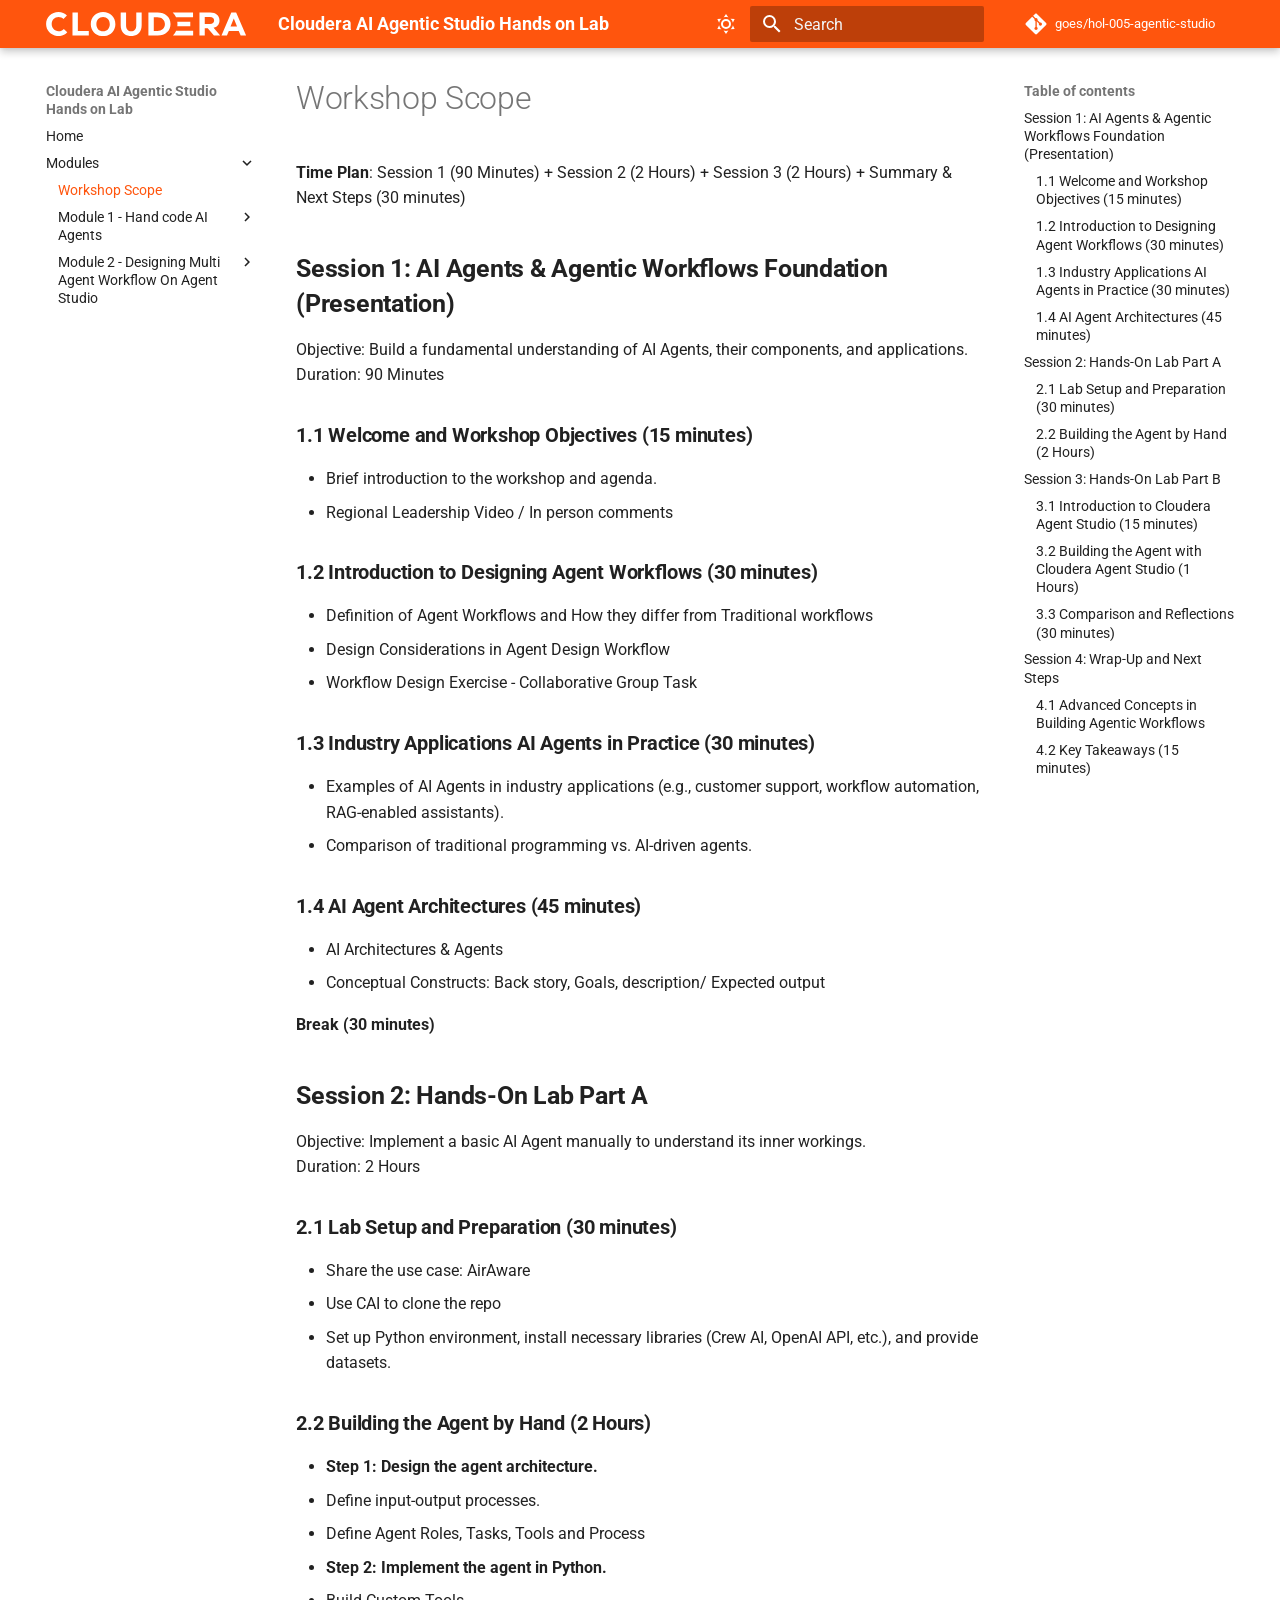
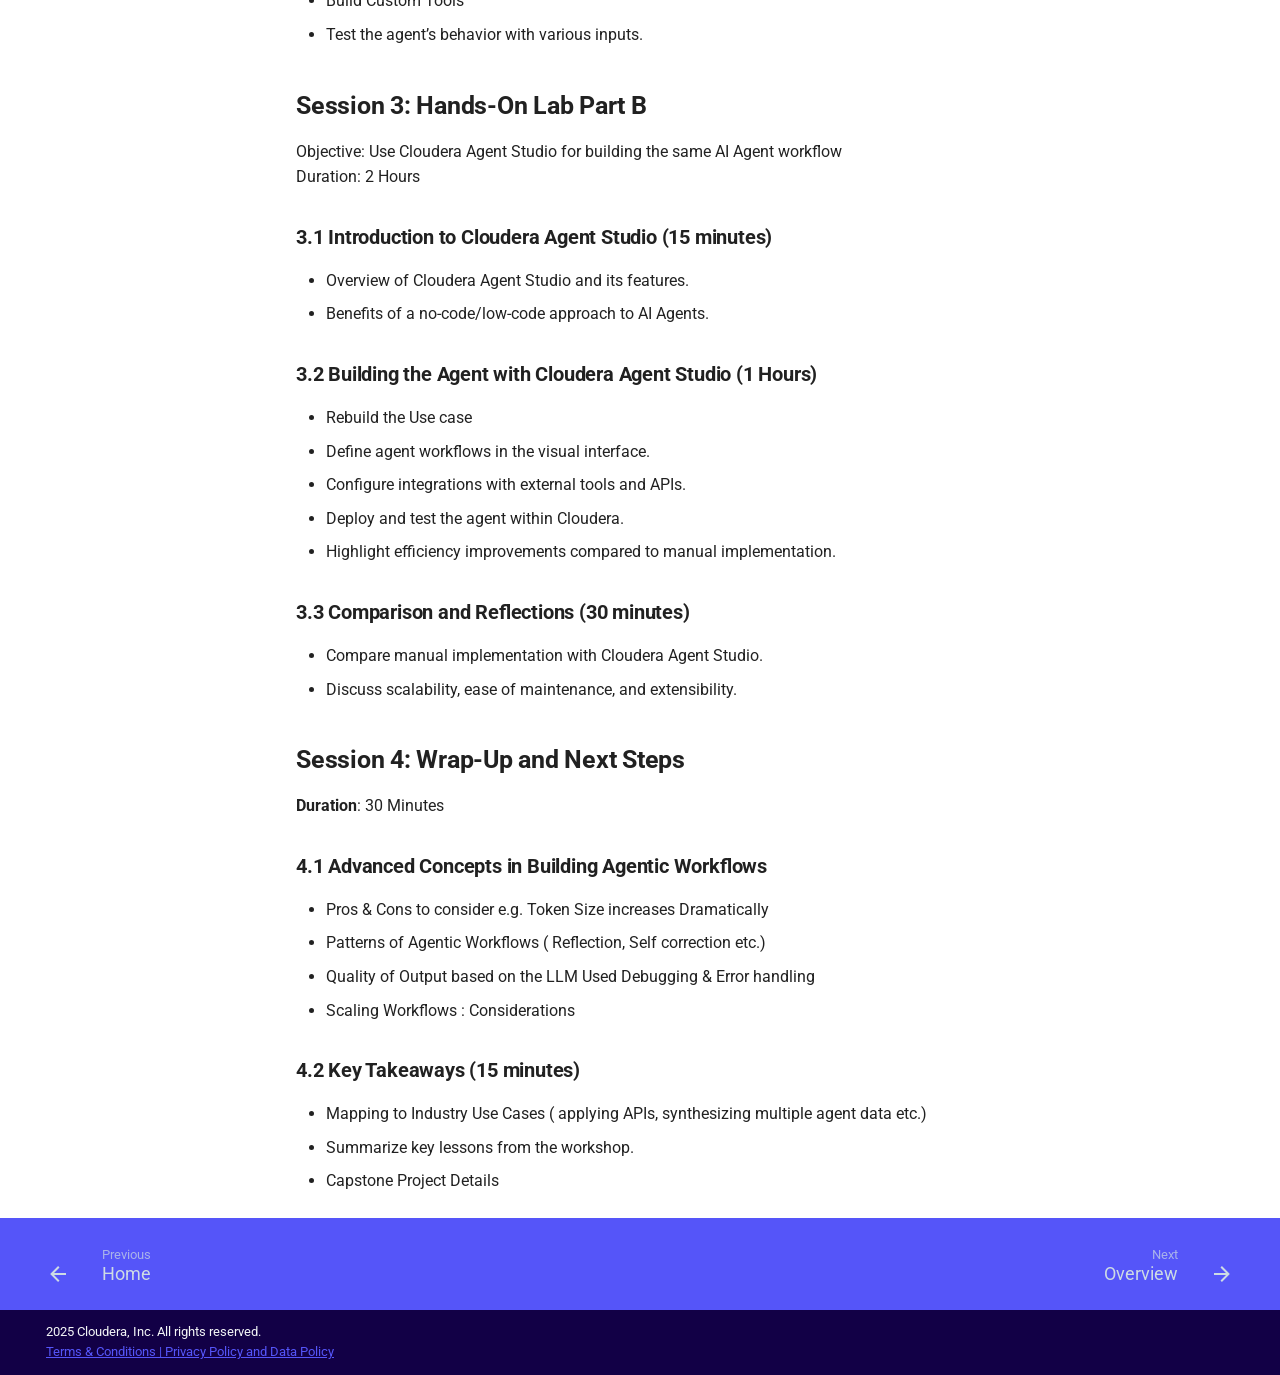
==== modules/index.html @ ca42bed6 "Deployed 37a8ada with MkDocs version: 1.6.1" ====
<!DOCTYPE html><html lang="en" class="no-js"><head>
    
      <meta charset="utf-8">
      <meta name="viewport" content="width=device-width,initial-scale=1">
      
      
        <meta name="author" content="GOES">
      
      
      
        <link rel="prev" href="../index.html">
      
      
        <link rel="next" href="module1/index.html">
      
      
        
      
      
      <link rel="icon" href="../assets/images/favicon.ico">
      <meta name="generator" content="mkdocs-1.6.1, mkdocs-material-9.7.1">
    
    
      
        <title>Workshop Scope - Cloudera AI Agentic Studio Hands on Lab</title>
      
    
    
      <link rel="stylesheet" href="../assets/stylesheets/main.484c7ddc.min.css">
      
        
        <link rel="stylesheet" href="../assets/stylesheets/palette.ab4e12ef.min.css">
      
      


    
    
      
    
    
      
        
        
        <link rel="preconnect" href="https://fonts.gstatic.com" crossorigin>
        <link rel="stylesheet" href="https://fonts.googleapis.com/css?family=Roboto:300,300i,400,400i,700,700i%7CRoboto+Mono:400,400i,700,700i&amp;display=fallback">
        <style>:root{--md-text-font:"Roboto";--md-code-font:"Roboto Mono"}</style>
      
    
    
      <link rel="stylesheet" href="../assets/stylesheets/extra.css">
    
    <script>__md_scope=new URL("..",location),__md_hash=e=>[...e].reduce(((e,_)=>(e<<5)-e+_.charCodeAt(0)),0),__md_get=(e,_=localStorage,t=__md_scope)=>JSON.parse(_.getItem(t.pathname+"."+e)),__md_set=(e,_,t=localStorage,a=__md_scope)=>{try{t.setItem(a.pathname+"."+e,JSON.stringify(_))}catch(e){}}</script>
    
      

    
    
  <link href="../assets/stylesheets/glightbox.min.css" rel="stylesheet"><script src="../assets/javascripts/glightbox.min.js"></script><style id="glightbox-style">
            html.glightbox-open { overflow: initial; height: 100%; }
            .gslide-title { margin-top: 0px; user-select: text; }
            .gslide-desc { color: #666; user-select: text; }
            .gslide-image img { background: white; }
            .gscrollbar-fixer { padding-right: 15px; }
            .gdesc-inner { font-size: 0.75rem; }
            body[data-md-color-scheme="slate"] .gdesc-inner { background: var(--md-default-bg-color); }
            body[data-md-color-scheme="slate"] .gslide-title { color: var(--md-default-fg-color); }
            body[data-md-color-scheme="slate"] .gslide-desc { color: var(--md-default-fg-color); }
        </style></head>
  
  
    
    
      
    
    
    
    
    <body dir="ltr" data-md-color-scheme="default" data-md-color-primary="indigo" data-md-color-accent="indigo">
  
    
    <input class="md-toggle" data-md-toggle="drawer" type="checkbox" id="__drawer" autocomplete="off">
    <input class="md-toggle" data-md-toggle="search" type="checkbox" id="__search" autocomplete="off">
    <label class="md-overlay" for="__drawer"></label>
    <div data-md-component="skip">
      
        
        <a href="#workshop-scope" class="md-skip">
          Skip to content
        </a>
      
    </div>
    <div data-md-component="announce">
      
    </div>
    
    
      

  

<header class="md-header md-header--shadow" data-md-component="header">
  <nav class="md-header__inner md-grid" aria-label="Header">
    <a href="../index.html" title="Cloudera AI Agentic Studio Hands on Lab" class="md-header__button md-logo" aria-label="Cloudera AI Agentic Studio Hands on Lab" data-md-component="logo">
      
  <img src="../assets/images/logo-cloudera-white.svg" alt="logo">

    </a>
    <label class="md-header__button md-icon" for="__drawer">
      
      <svg xmlns="http://www.w3.org/2000/svg" viewBox="0 0 24 24"><path d="M3 6h18v2H3zm0 5h18v2H3zm0 5h18v2H3z"></path></svg>
    </label>
    <div class="md-header__title" data-md-component="header-title">
      <div class="md-header__ellipsis">
        <div class="md-header__topic">
          <span class="md-ellipsis">
            Cloudera AI Agentic Studio Hands on Lab
          </span>
        </div>
        <div class="md-header__topic" data-md-component="header-topic">
          <span class="md-ellipsis">
            
              Workshop Scope
            
          </span>
        </div>
      </div>
    </div>
    
      
        <form class="md-header__option" data-md-component="palette">
  
    
    
    
    <input class="md-option" data-md-color-media="" data-md-color-scheme="default" data-md-color-primary="indigo" data-md-color-accent="indigo" aria-label="Switch to light mode" type="radio" name="__palette" id="__palette_0">
    
      <label class="md-header__button md-icon" title="Switch to light mode" for="__palette_1" hidden>
        <svg xmlns="http://www.w3.org/2000/svg" viewBox="0 0 24 24"><path d="M12 7a5 5 0 0 1 5 5 5 5 0 0 1-5 5 5 5 0 0 1-5-5 5 5 0 0 1 5-5m0 2a3 3 0 0 0-3 3 3 3 0 0 0 3 3 3 3 0 0 0 3-3 3 3 0 0 0-3-3m0-7 2.39 3.42C13.65 5.15 12.84 5 12 5s-1.65.15-2.39.42zM3.34 7l4.16-.35A7.2 7.2 0 0 0 5.94 8.5c-.44.74-.69 1.5-.83 2.29zm.02 10 1.76-3.77a7.131 7.131 0 0 0 2.38 4.14zM20.65 7l-1.77 3.79a7.02 7.02 0 0 0-2.38-4.15zm-.01 10-4.14.36c.59-.51 1.12-1.14 1.54-1.86.42-.73.69-1.5.83-2.29zM12 22l-2.41-3.44c.74.27 1.55.44 2.41.44.82 0 1.63-.17 2.37-.44z"></path></svg>
      </label>
    
  
    
    
    
    <input class="md-option" data-md-color-media="" data-md-color-scheme="slate" data-md-color-primary="pink" data-md-color-accent="pink" aria-label="Switch to dark mode" type="radio" name="__palette" id="__palette_1">
    
      <label class="md-header__button md-icon" title="Switch to dark mode" for="__palette_0" hidden>
        <svg xmlns="http://www.w3.org/2000/svg" viewBox="0 0 24 24"><path d="m17.75 4.09-2.53 1.94.91 3.06-2.63-1.81-2.63 1.81.91-3.06-2.53-1.94L12.44 4l1.06-3 1.06 3zm3.5 6.91-1.64 1.25.59 1.98-1.7-1.17-1.7 1.17.59-1.98L15.75 11l2.06-.05L18.5 9l.69 1.95zm-2.28 4.95c.83-.08 1.72 1.1 1.19 1.85-.32.45-.66.87-1.08 1.27C15.17 23 8.84 23 4.94 19.07c-3.91-3.9-3.91-10.24 0-14.14.4-.4.82-.76 1.27-1.08.75-.53 1.93.36 1.85 1.19-.27 2.86.69 5.83 2.89 8.02a9.96 9.96 0 0 0 8.02 2.89m-1.64 2.02a12.08 12.08 0 0 1-7.8-3.47c-2.17-2.19-3.33-5-3.49-7.82-2.81 3.14-2.7 7.96.31 10.98 3.02 3.01 7.84 3.12 10.98.31"></path></svg>
      </label>
    
  
</form>
      
    
    
      <script>var palette=__md_get("__palette");if(palette&&palette.color){if("(prefers-color-scheme)"===palette.color.media){var media=matchMedia("(prefers-color-scheme: light)"),input=document.querySelector(media.matches?"[data-md-color-media='(prefers-color-scheme: light)']":"[data-md-color-media='(prefers-color-scheme: dark)']");palette.color.media=input.getAttribute("data-md-color-media"),palette.color.scheme=input.getAttribute("data-md-color-scheme"),palette.color.primary=input.getAttribute("data-md-color-primary"),palette.color.accent=input.getAttribute("data-md-color-accent")}for(var[key,value]of Object.entries(palette.color))document.body.setAttribute("data-md-color-"+key,value)}</script>
    
    
    
      
      
        <label class="md-header__button md-icon" for="__search">
          
          <svg xmlns="http://www.w3.org/2000/svg" viewBox="0 0 24 24"><path d="M9.5 3A6.5 6.5 0 0 1 16 9.5c0 1.61-.59 3.09-1.56 4.23l.27.27h.79l5 5-1.5 1.5-5-5v-.79l-.27-.27A6.52 6.52 0 0 1 9.5 16 6.5 6.5 0 0 1 3 9.5 6.5 6.5 0 0 1 9.5 3m0 2C7 5 5 7 5 9.5S7 14 9.5 14 14 12 14 9.5 12 5 9.5 5"></path></svg>
        </label>
        <div class="md-search" data-md-component="search" role="dialog">
  <label class="md-search__overlay" for="__search"></label>
  <div class="md-search__inner" role="search">
    <form class="md-search__form" name="search">
      <input type="text" class="md-search__input" name="query" aria-label="Search" placeholder="Search" autocapitalize="off" autocorrect="off" autocomplete="off" spellcheck="false" data-md-component="search-query" required>
      <label class="md-search__icon md-icon" for="__search">
        
        <svg xmlns="http://www.w3.org/2000/svg" viewBox="0 0 24 24"><path d="M9.5 3A6.5 6.5 0 0 1 16 9.5c0 1.61-.59 3.09-1.56 4.23l.27.27h.79l5 5-1.5 1.5-5-5v-.79l-.27-.27A6.52 6.52 0 0 1 9.5 16 6.5 6.5 0 0 1 3 9.5 6.5 6.5 0 0 1 9.5 3m0 2C7 5 5 7 5 9.5S7 14 9.5 14 14 12 14 9.5 12 5 9.5 5"></path></svg>
        
        <svg xmlns="http://www.w3.org/2000/svg" viewBox="0 0 24 24"><path d="M20 11v2H8l5.5 5.5-1.42 1.42L4.16 12l7.92-7.92L13.5 5.5 8 11z"></path></svg>
      </label>
      <nav class="md-search__options" aria-label="Search">
        
        <button type="reset" class="md-search__icon md-icon" title="Clear" aria-label="Clear" tabindex="-1">
          
          <svg xmlns="http://www.w3.org/2000/svg" viewBox="0 0 24 24"><path d="M19 6.41 17.59 5 12 10.59 6.41 5 5 6.41 10.59 12 5 17.59 6.41 19 12 13.41 17.59 19 19 17.59 13.41 12z"></path></svg>
        </button>
      </nav>
      
    </form>
    <div class="md-search__output">
      <div class="md-search__scrollwrap" tabindex="0" data-md-scrollfix>
        <div class="md-search-result" data-md-component="search-result">
          <div class="md-search-result__meta">
            Initializing search
          </div>
          <ol class="md-search-result__list" role="presentation"></ol>
        </div>
      </div>
    </div>
  </div>
</div>
      
    
    
      <div class="md-header__source">
        <a href="https://github.infra.cloudera.com/GOES/hol-005-agentic-studio" title="Go to repository" class="md-source" data-md-component="source">
  <div class="md-source__icon md-icon">
    
    <svg xmlns="http://www.w3.org/2000/svg" viewBox="0 0 448 512"><!--! Font Awesome Free 7.1.0 by @fontawesome - https://fontawesome.com License - https://fontawesome.com/license/free (Icons: CC BY 4.0, Fonts: SIL OFL 1.1, Code: MIT License) Copyright 2025 Fonticons, Inc.--><path d="M439.6 236.1 244 40.5c-5.4-5.5-12.8-8.5-20.4-8.5s-15 3-20.4 8.4L162.5 81l51.5 51.5c27.1-9.1 52.7 16.8 43.4 43.7l49.7 49.7c34.2-11.8 61.2 31 35.5 56.7-26.5 26.5-70.2-2.9-56-37.3L240.3 199v121.9c25.3 12.5 22.3 41.8 9.1 55-6.4 6.4-15.2 10.1-24.3 10.1s-17.8-3.6-24.3-10.1c-17.6-17.6-11.1-46.9 11.2-56v-123c-20.8-8.5-24.6-30.7-18.6-45L142.6 101 8.5 235.1C3 240.6 0 247.9 0 255.5s3 15 8.5 20.4l195.6 195.7c5.4 5.4 12.7 8.4 20.4 8.4s15-3 20.4-8.4l194.7-194.7c5.4-5.4 8.4-12.8 8.4-20.4s-3-15-8.4-20.4"></path></svg>
  </div>
  <div class="md-source__repository">
    goes/hol-005-agentic-studio
  </div>
</a>
      </div>
    
  </nav>
  
</header>
    
    <div class="md-container" data-md-component="container">
      
      
        
          
        
      
      <main class="md-main" data-md-component="main">
        <div class="md-main__inner md-grid">
          
            
              
              <div class="md-sidebar md-sidebar--primary" data-md-component="sidebar" data-md-type="navigation">
                <div class="md-sidebar__scrollwrap">
                  <div class="md-sidebar__inner">
                    



<nav class="md-nav md-nav--primary" aria-label="Navigation" data-md-level="0">
  <label class="md-nav__title" for="__drawer">
    <a href="../index.html" title="Cloudera AI Agentic Studio Hands on Lab" class="md-nav__button md-logo" aria-label="Cloudera AI Agentic Studio Hands on Lab" data-md-component="logo">
      
  <img src="../assets/images/logo-cloudera-white.svg" alt="logo">

    </a>
    Cloudera AI Agentic Studio Hands on Lab
  </label>
  
    <div class="md-nav__source">
      <a href="https://github.infra.cloudera.com/GOES/hol-005-agentic-studio" title="Go to repository" class="md-source" data-md-component="source">
  <div class="md-source__icon md-icon">
    
    <svg xmlns="http://www.w3.org/2000/svg" viewBox="0 0 448 512"><!--! Font Awesome Free 7.1.0 by @fontawesome - https://fontawesome.com License - https://fontawesome.com/license/free (Icons: CC BY 4.0, Fonts: SIL OFL 1.1, Code: MIT License) Copyright 2025 Fonticons, Inc.--><path d="M439.6 236.1 244 40.5c-5.4-5.5-12.8-8.5-20.4-8.5s-15 3-20.4 8.4L162.5 81l51.5 51.5c27.1-9.1 52.7 16.8 43.4 43.7l49.7 49.7c34.2-11.8 61.2 31 35.5 56.7-26.5 26.5-70.2-2.9-56-37.3L240.3 199v121.9c25.3 12.5 22.3 41.8 9.1 55-6.4 6.4-15.2 10.1-24.3 10.1s-17.8-3.6-24.3-10.1c-17.6-17.6-11.1-46.9 11.2-56v-123c-20.8-8.5-24.6-30.7-18.6-45L142.6 101 8.5 235.1C3 240.6 0 247.9 0 255.5s3 15 8.5 20.4l195.6 195.7c5.4 5.4 12.7 8.4 20.4 8.4s15-3 20.4-8.4l194.7-194.7c5.4-5.4 8.4-12.8 8.4-20.4s-3-15-8.4-20.4"></path></svg>
  </div>
  <div class="md-source__repository">
    goes/hol-005-agentic-studio
  </div>
</a>
    </div>
  
  <ul class="md-nav__list" data-md-scrollfix>
    
      
      
  
  
  
  
    <li class="md-nav__item">
      <a href="../index.html" class="md-nav__link">
        
  
  
  <span class="md-ellipsis">
    
  
    Home
  

    
  </span>
  
  

      </a>
    </li>
  

    
      
      
  
  
    
  
  
  
    
    
    
    
    
    <li class="md-nav__item md-nav__item--active md-nav__item--nested">
      
        
        
        <input class="md-nav__toggle md-toggle " type="checkbox" id="__nav_2" checked>
        
          
          <label class="md-nav__link" for="__nav_2" id="__nav_2_label" tabindex="0">
            
  
  
  <span class="md-ellipsis">
    
  
    Modules
  

    
  </span>
  
  

            <span class="md-nav__icon md-icon"></span>
          </label>
        
        <nav class="md-nav" data-md-level="1" aria-labelledby="__nav_2_label" aria-expanded="true">
          <label class="md-nav__title" for="__nav_2">
            <span class="md-nav__icon md-icon"></span>
            
  
    Modules
  

          </label>
          <ul class="md-nav__list" data-md-scrollfix>
            
              
                
  
  
    
  
  
  
    <li class="md-nav__item md-nav__item--active">
      
      <input class="md-nav__toggle md-toggle" type="checkbox" id="__toc">
      
      
        
      
      
        <label class="md-nav__link md-nav__link--active" for="__toc">
          
  
  
  <span class="md-ellipsis">
    
  
    Workshop Scope
  

    
  </span>
  
  

          <span class="md-nav__icon md-icon"></span>
        </label>
      
      <a href="index.html" class="md-nav__link md-nav__link--active">
        
  
  
  <span class="md-ellipsis">
    
  
    Workshop Scope
  

    
  </span>
  
  

      </a>
      
        

<nav class="md-nav md-nav--secondary" aria-label="Table of contents">
  
  
  
    
  
  
    <label class="md-nav__title" for="__toc">
      <span class="md-nav__icon md-icon"></span>
      Table of contents
    </label>
    <ul class="md-nav__list" data-md-component="toc" data-md-scrollfix>
      
        <li class="md-nav__item">
  <a href="#session-1-ai-agents-agentic-workflows-foundation-presentation" class="md-nav__link">
    <span class="md-ellipsis">
      
        Session 1: AI Agents &amp; Agentic Workflows Foundation (Presentation)
      
    </span>
  </a>
  
    <nav class="md-nav" aria-label="Session 1: AI Agents &amp; Agentic Workflows Foundation (Presentation)">
      <ul class="md-nav__list">
        
          <li class="md-nav__item">
  <a href="#11-welcome-and-workshop-objectives-15-minutes" class="md-nav__link">
    <span class="md-ellipsis">
      
        1.1 Welcome and Workshop Objectives (15 minutes)
      
    </span>
  </a>
  
</li>
        
          <li class="md-nav__item">
  <a href="#12-introduction-to-designing-agent-workflows-30-minutes" class="md-nav__link">
    <span class="md-ellipsis">
      
        1.2 Introduction to Designing Agent Workflows (30 minutes)
      
    </span>
  </a>
  
</li>
        
          <li class="md-nav__item">
  <a href="#13-industry-applications-ai-agents-in-practice-30-minutes" class="md-nav__link">
    <span class="md-ellipsis">
      
        1.3 Industry Applications AI Agents in Practice (30 minutes)
      
    </span>
  </a>
  
</li>
        
          <li class="md-nav__item">
  <a href="#14-ai-agent-architectures-45-minutes" class="md-nav__link">
    <span class="md-ellipsis">
      
        1.4 AI Agent Architectures (45 minutes)
      
    </span>
  </a>
  
</li>
        
      </ul>
    </nav>
  
</li>
      
        <li class="md-nav__item">
  <a href="#session-2-hands-on-lab-part-a" class="md-nav__link">
    <span class="md-ellipsis">
      
        Session 2: Hands-On Lab Part A
      
    </span>
  </a>
  
    <nav class="md-nav" aria-label="Session 2: Hands-On Lab Part A">
      <ul class="md-nav__list">
        
          <li class="md-nav__item">
  <a href="#21-lab-setup-and-preparation-30-minutes" class="md-nav__link">
    <span class="md-ellipsis">
      
        2.1 Lab Setup and Preparation (30 minutes)
      
    </span>
  </a>
  
</li>
        
          <li class="md-nav__item">
  <a href="#22-building-the-agent-by-hand-2-hours" class="md-nav__link">
    <span class="md-ellipsis">
      
        2.2 Building the Agent by Hand (2 Hours)
      
    </span>
  </a>
  
</li>
        
      </ul>
    </nav>
  
</li>
      
        <li class="md-nav__item">
  <a href="#session-3-hands-on-lab-part-b" class="md-nav__link">
    <span class="md-ellipsis">
      
        Session 3: Hands-On Lab Part B
      
    </span>
  </a>
  
    <nav class="md-nav" aria-label="Session 3: Hands-On Lab Part B">
      <ul class="md-nav__list">
        
          <li class="md-nav__item">
  <a href="#31-introduction-to-cloudera-agent-studio-15-minutes" class="md-nav__link">
    <span class="md-ellipsis">
      
        3.1 Introduction to Cloudera Agent Studio (15 minutes)
      
    </span>
  </a>
  
</li>
        
          <li class="md-nav__item">
  <a href="#32-building-the-agent-with-cloudera-agent-studio-1-hours" class="md-nav__link">
    <span class="md-ellipsis">
      
        3.2 Building the Agent with Cloudera Agent Studio (1 Hours)
      
    </span>
  </a>
  
</li>
        
          <li class="md-nav__item">
  <a href="#33-comparison-and-reflections-30-minutes" class="md-nav__link">
    <span class="md-ellipsis">
      
        3.3 Comparison and Reflections (30 minutes)
      
    </span>
  </a>
  
</li>
        
      </ul>
    </nav>
  
</li>
      
        <li class="md-nav__item">
  <a href="#session-4-wrap-up-and-next-steps" class="md-nav__link">
    <span class="md-ellipsis">
      
        Session 4: Wrap-Up and Next Steps
      
    </span>
  </a>
  
    <nav class="md-nav" aria-label="Session 4: Wrap-Up and Next Steps">
      <ul class="md-nav__list">
        
          <li class="md-nav__item">
  <a href="#41-advanced-concepts-in-building-agentic-workflows" class="md-nav__link">
    <span class="md-ellipsis">
      
        4.1 Advanced Concepts in Building Agentic Workflows
      
    </span>
  </a>
  
</li>
        
          <li class="md-nav__item">
  <a href="#42-key-takeaways-15-minutes" class="md-nav__link">
    <span class="md-ellipsis">
      
        4.2 Key Takeaways (15 minutes)
      
    </span>
  </a>
  
</li>
        
      </ul>
    </nav>
  
</li>
      
    </ul>
  
</nav>
      
    </li>
  

              
            
              
                
  
  
  
  
    
    
    
    
    
    <li class="md-nav__item md-nav__item--nested">
      
        
        
        <input class="md-nav__toggle md-toggle " type="checkbox" id="__nav_2_2">
        
          
          <label class="md-nav__link" for="__nav_2_2" id="__nav_2_2_label" tabindex="0">
            
  
  
  <span class="md-ellipsis">
    
  
    Module 1 - Hand code AI Agents
  

    
  </span>
  
  

            <span class="md-nav__icon md-icon"></span>
          </label>
        
        <nav class="md-nav" data-md-level="2" aria-labelledby="__nav_2_2_label" aria-expanded="false">
          <label class="md-nav__title" for="__nav_2_2">
            <span class="md-nav__icon md-icon"></span>
            
  
    Module 1 - Hand code AI Agents
  

          </label>
          <ul class="md-nav__list" data-md-scrollfix>
            
              
                
  
  
  
  
    <li class="md-nav__item">
      <a href="module1/index.html" class="md-nav__link">
        
  
  
  <span class="md-ellipsis">
    
  
    Overview
  

    
  </span>
  
  

      </a>
    </li>
  

              
            
              
                
  
  
  
  
    <li class="md-nav__item">
      <a href="module1/lab1.html" class="md-nav__link">
        
  
  
  <span class="md-ellipsis">
    
  
    Lab 1 - Getting Setup for Workshop
  

    
  </span>
  
  

      </a>
    </li>
  

              
            
              
                
  
  
  
  
    <li class="md-nav__item">
      <a href="module1/lab2.html" class="md-nav__link">
        
  
  
  <span class="md-ellipsis">
    
  
    Lab 2 - Building Your First AI Agent
  

    
  </span>
  
  

      </a>
    </li>
  

              
            
              
                
  
  
  
  
    <li class="md-nav__item">
      <a href="module1/lab3.html" class="md-nav__link">
        
  
  
  <span class="md-ellipsis">
    
  
    Lab 3 - Custom Tools in Agentic Workflow
  

    
  </span>
  
  

      </a>
    </li>
  

              
            
          </ul>
        </nav>
      
    </li>
  

              
            
              
                
  
  
  
  
    
    
    
    
    
    <li class="md-nav__item md-nav__item--nested">
      
        
        
        <input class="md-nav__toggle md-toggle " type="checkbox" id="__nav_2_3">
        
          
          <label class="md-nav__link" for="__nav_2_3" id="__nav_2_3_label" tabindex="0">
            
  
  
  <span class="md-ellipsis">
    
  
    Module 2 - Designing Multi Agent Workflow On Agent Studio
  

    
  </span>
  
  

            <span class="md-nav__icon md-icon"></span>
          </label>
        
        <nav class="md-nav" data-md-level="2" aria-labelledby="__nav_2_3_label" aria-expanded="false">
          <label class="md-nav__title" for="__nav_2_3">
            <span class="md-nav__icon md-icon"></span>
            
  
    Module 2 - Designing Multi Agent Workflow On Agent Studio
  

          </label>
          <ul class="md-nav__list" data-md-scrollfix>
            
              
                
  
  
  
  
    <li class="md-nav__item">
      <a href="module2/index.html" class="md-nav__link">
        
  
  
  <span class="md-ellipsis">
    
  
    Overview
  

    
  </span>
  
  

      </a>
    </li>
  

              
            
              
                
  
  
  
  
    <li class="md-nav__item">
      <a href="module2/lab1.html" class="md-nav__link">
        
  
  
  <span class="md-ellipsis">
    
  
    Lab 1 - Create Templates and workflows in Agent Studio
  

    
  </span>
  
  

      </a>
    </li>
  

              
            
              
                
  
  
  
  
    <li class="md-nav__item">
      <a href="module2/lab2.html" class="md-nav__link">
        
  
  
  <span class="md-ellipsis">
    
  
    Lab 2 - Create Tasks in Agent Studio
  

    
  </span>
  
  

      </a>
    </li>
  

              
            
              
                
  
  
  
  
    <li class="md-nav__item">
      <a href="module2/lab3.html" class="md-nav__link">
        
  
  
  <span class="md-ellipsis">
    
  
    Lab 3 - Create Custom Tools in Agent Studio
  

    
  </span>
  
  

      </a>
    </li>
  

              
            
              
                
  
  
  
  
    <li class="md-nav__item">
      <a href="module2/lab4.html" class="md-nav__link">
        
  
  
  <span class="md-ellipsis">
    
  
    Lab 4 - Test, Monitor and Deploy Workflows
  

    
  </span>
  
  

      </a>
    </li>
  

              
            
          </ul>
        </nav>
      
    </li>
  

              
            
          </ul>
        </nav>
      
    </li>
  

    
  </ul>
</nav>
                  </div>
                </div>
              </div>
            
            
              
              <div class="md-sidebar md-sidebar--secondary" data-md-component="sidebar" data-md-type="toc">
                <div class="md-sidebar__scrollwrap">
                  <div class="md-sidebar__inner">
                    

<nav class="md-nav md-nav--secondary" aria-label="Table of contents">
  
  
  
    
  
  
    <label class="md-nav__title" for="__toc">
      <span class="md-nav__icon md-icon"></span>
      Table of contents
    </label>
    <ul class="md-nav__list" data-md-component="toc" data-md-scrollfix>
      
        <li class="md-nav__item">
  <a href="#session-1-ai-agents-agentic-workflows-foundation-presentation" class="md-nav__link">
    <span class="md-ellipsis">
      
        Session 1: AI Agents &amp; Agentic Workflows Foundation (Presentation)
      
    </span>
  </a>
  
    <nav class="md-nav" aria-label="Session 1: AI Agents &amp; Agentic Workflows Foundation (Presentation)">
      <ul class="md-nav__list">
        
          <li class="md-nav__item">
  <a href="#11-welcome-and-workshop-objectives-15-minutes" class="md-nav__link">
    <span class="md-ellipsis">
      
        1.1 Welcome and Workshop Objectives (15 minutes)
      
    </span>
  </a>
  
</li>
        
          <li class="md-nav__item">
  <a href="#12-introduction-to-designing-agent-workflows-30-minutes" class="md-nav__link">
    <span class="md-ellipsis">
      
        1.2 Introduction to Designing Agent Workflows (30 minutes)
      
    </span>
  </a>
  
</li>
        
          <li class="md-nav__item">
  <a href="#13-industry-applications-ai-agents-in-practice-30-minutes" class="md-nav__link">
    <span class="md-ellipsis">
      
        1.3 Industry Applications AI Agents in Practice (30 minutes)
      
    </span>
  </a>
  
</li>
        
          <li class="md-nav__item">
  <a href="#14-ai-agent-architectures-45-minutes" class="md-nav__link">
    <span class="md-ellipsis">
      
        1.4 AI Agent Architectures (45 minutes)
      
    </span>
  </a>
  
</li>
        
      </ul>
    </nav>
  
</li>
      
        <li class="md-nav__item">
  <a href="#session-2-hands-on-lab-part-a" class="md-nav__link">
    <span class="md-ellipsis">
      
        Session 2: Hands-On Lab Part A
      
    </span>
  </a>
  
    <nav class="md-nav" aria-label="Session 2: Hands-On Lab Part A">
      <ul class="md-nav__list">
        
          <li class="md-nav__item">
  <a href="#21-lab-setup-and-preparation-30-minutes" class="md-nav__link">
    <span class="md-ellipsis">
      
        2.1 Lab Setup and Preparation (30 minutes)
      
    </span>
  </a>
  
</li>
        
          <li class="md-nav__item">
  <a href="#22-building-the-agent-by-hand-2-hours" class="md-nav__link">
    <span class="md-ellipsis">
      
        2.2 Building the Agent by Hand (2 Hours)
      
    </span>
  </a>
  
</li>
        
      </ul>
    </nav>
  
</li>
      
        <li class="md-nav__item">
  <a href="#session-3-hands-on-lab-part-b" class="md-nav__link">
    <span class="md-ellipsis">
      
        Session 3: Hands-On Lab Part B
      
    </span>
  </a>
  
    <nav class="md-nav" aria-label="Session 3: Hands-On Lab Part B">
      <ul class="md-nav__list">
        
          <li class="md-nav__item">
  <a href="#31-introduction-to-cloudera-agent-studio-15-minutes" class="md-nav__link">
    <span class="md-ellipsis">
      
        3.1 Introduction to Cloudera Agent Studio (15 minutes)
      
    </span>
  </a>
  
</li>
        
          <li class="md-nav__item">
  <a href="#32-building-the-agent-with-cloudera-agent-studio-1-hours" class="md-nav__link">
    <span class="md-ellipsis">
      
        3.2 Building the Agent with Cloudera Agent Studio (1 Hours)
      
    </span>
  </a>
  
</li>
        
          <li class="md-nav__item">
  <a href="#33-comparison-and-reflections-30-minutes" class="md-nav__link">
    <span class="md-ellipsis">
      
        3.3 Comparison and Reflections (30 minutes)
      
    </span>
  </a>
  
</li>
        
      </ul>
    </nav>
  
</li>
      
        <li class="md-nav__item">
  <a href="#session-4-wrap-up-and-next-steps" class="md-nav__link">
    <span class="md-ellipsis">
      
        Session 4: Wrap-Up and Next Steps
      
    </span>
  </a>
  
    <nav class="md-nav" aria-label="Session 4: Wrap-Up and Next Steps">
      <ul class="md-nav__list">
        
          <li class="md-nav__item">
  <a href="#41-advanced-concepts-in-building-agentic-workflows" class="md-nav__link">
    <span class="md-ellipsis">
      
        4.1 Advanced Concepts in Building Agentic Workflows
      
    </span>
  </a>
  
</li>
        
          <li class="md-nav__item">
  <a href="#42-key-takeaways-15-minutes" class="md-nav__link">
    <span class="md-ellipsis">
      
        4.2 Key Takeaways (15 minutes)
      
    </span>
  </a>
  
</li>
        
      </ul>
    </nav>
  
</li>
      
    </ul>
  
</nav>
                  </div>
                </div>
              </div>
            
          
          
            <div class="md-content" data-md-component="content">
              
              <article class="md-content__inner md-typeset">
                
                  



<h1 id="workshop-scope">Workshop Scope</h1>
<p><strong>Time Plan</strong>: Session 1 (90 Minutes) + Session 2 (2 Hours) + Session 3 (2 Hours) + Summary &amp; Next Steps (30 minutes)</p>
<h2 id="session-1-ai-agents-agentic-workflows-foundation-presentation"><strong>Session 1: AI Agents &amp; Agentic Workflows Foundation (Presentation)</strong></h2>
<p>Objective: Build a fundamental understanding of AI Agents, their components, and applications.<br>
Duration: 90 Minutes</p>
<h3 id="11-welcome-and-workshop-objectives-15-minutes"><strong>1.1 Welcome and Workshop Objectives (15 minutes)</strong></h3>
<ul>
<li>Brief introduction to the workshop and agenda.  </li>
<li>Regional Leadership Video / In person comments</li>
</ul>
<h3 id="12-introduction-to-designing-agent-workflows-30-minutes"><strong>1.2 Introduction to Designing Agent Workflows (30 minutes)</strong></h3>
<ul>
<li>Definition of Agent Workflows and How they differ from Traditional workflows  </li>
<li>Design Considerations in Agent Design Workflow  </li>
<li>Workflow Design Exercise - Collaborative Group Task</li>
</ul>
<h3 id="13-industry-applications-ai-agents-in-practice-30-minutes"><strong>1.3 Industry Applications AI Agents in Practice (30 minutes)</strong></h3>
<ul>
<li>Examples of AI Agents in industry applications (e.g., customer support, workflow automation, RAG-enabled assistants).  </li>
<li>Comparison of traditional programming vs. AI-driven agents.</li>
</ul>
<h3 id="14-ai-agent-architectures-45-minutes"><strong>1.4 AI Agent Architectures (45 minutes)</strong></h3>
<ul>
<li>AI Architectures &amp; Agents  </li>
<li>Conceptual Constructs: Back story, Goals, description/ Expected output</li>
</ul>
<p><strong>Break (30 minutes)</strong></p>
<h2 id="session-2-hands-on-lab-part-a"><strong>Session 2: Hands-On Lab Part A</strong></h2>
<p>Objective: Implement a basic AI Agent manually to understand its inner workings.<br>
Duration: 2 Hours</p>
<h3 id="21-lab-setup-and-preparation-30-minutes"><strong>2.1 Lab Setup and Preparation (30 minutes)</strong></h3>
<ul>
<li>Share the use case: AirAware  </li>
<li>Use CAI to clone the repo  </li>
<li>Set up Python environment, install necessary libraries (Crew AI, OpenAI API, etc.), and provide datasets.</li>
</ul>
<h3 id="22-building-the-agent-by-hand-2-hours"><strong>2.2 Building the Agent by Hand (2 Hours)</strong></h3>
<ul>
<li><strong>Step 1: Design the agent architecture.</strong>  </li>
<li>Define input-output processes.  </li>
<li>Define Agent Roles, Tasks, Tools and Process  </li>
<li><strong>Step 2: Implement the agent in Python.</strong>  </li>
<li>Build Custom Tools  </li>
<li>Test the agent’s behavior with various inputs.</li>
</ul>
<h2 id="session-3-hands-on-lab-part-b"><strong>Session 3: Hands-On Lab Part B</strong></h2>
<p>Objective: Use Cloudera Agent Studio for building the same AI Agent workflow<br>
Duration: 2 Hours</p>
<h3 id="31-introduction-to-cloudera-agent-studio-15-minutes"><strong>3.1 Introduction to Cloudera Agent Studio (15 minutes)</strong></h3>
<ul>
<li>Overview of Cloudera Agent Studio and its features.  </li>
<li>Benefits of a no-code/low-code approach to AI Agents.</li>
</ul>
<h3 id="32-building-the-agent-with-cloudera-agent-studio-1-hours"><strong>3.2 Building the Agent with Cloudera Agent Studio (1 Hours)</strong></h3>
<ul>
<li>Rebuild the Use case  </li>
<li>Define agent workflows in the visual interface.  </li>
<li>Configure integrations with external tools and APIs.  </li>
<li>Deploy and test the agent within Cloudera.  </li>
<li>Highlight efficiency improvements compared to manual implementation.</li>
</ul>
<h3 id="33-comparison-and-reflections-30-minutes"><strong>3.3 Comparison and Reflections (30 minutes)</strong></h3>
<ul>
<li>Compare manual implementation with Cloudera Agent Studio.  </li>
<li>Discuss scalability, ease of maintenance, and extensibility.</li>
</ul>
<h2 id="session-4-wrap-up-and-next-steps"><strong>Session 4: Wrap-Up and Next Steps</strong></h2>
<p><strong>Duration</strong>: 30 Minutes</p>
<h3 id="41-advanced-concepts-in-building-agentic-workflows"><strong>4.1 Advanced Concepts in Building Agentic Workflows</strong></h3>
<ul>
<li>Pros &amp; Cons to consider e.g. Token Size increases Dramatically  </li>
<li>Patterns of Agentic Workflows ( Reflection, Self correction etc.)  </li>
<li>Quality of Output based on the LLM Used Debugging &amp; Error handling  </li>
<li>Scaling Workflows : Considerations</li>
</ul>
<h3 id="42-key-takeaways-15-minutes"><strong>4.2 Key Takeaways (15 minutes)</strong></h3>
<ul>
<li>Mapping to Industry Use Cases ( applying APIs, synthesizing multiple agent data etc.)  </li>
<li>Summarize key lessons from the workshop.  </li>
<li>Capstone Project Details</li>
</ul>












                
              </article>
            </div>
          
          
<script>var target=document.getElementById(location.hash.slice(1));target&&target.name&&(target.checked=target.name.startsWith("__tabbed_"))</script>
        </div>
        
          <button type="button" class="md-top md-icon" data-md-component="top" hidden>
  
  <svg xmlns="http://www.w3.org/2000/svg" viewBox="0 0 24 24"><path d="M13 20h-2V8l-5.5 5.5-1.42-1.42L12 4.16l7.92 7.92-1.42 1.42L13 8z"></path></svg>
  Back to top
</button>
        
      </main>
      
        <footer class="md-footer">
  
    
      
      <nav class="md-footer__inner md-grid" aria-label="Footer">
        
          
          <a href="../index.html" class="md-footer__link md-footer__link--prev" aria-label="Previous: Home">
            <div class="md-footer__button md-icon">
              
              <svg xmlns="http://www.w3.org/2000/svg" viewBox="0 0 24 24"><path d="M20 11v2H8l5.5 5.5-1.42 1.42L4.16 12l7.92-7.92L13.5 5.5 8 11z"></path></svg>
            </div>
            <div class="md-footer__title">
              <span class="md-footer__direction">
                Previous
              </span>
              <div class="md-ellipsis">
                Home
              </div>
            </div>
          </a>
        
        
          
          <a href="module1/index.html" class="md-footer__link md-footer__link--next" aria-label="Next: Overview">
            <div class="md-footer__title">
              <span class="md-footer__direction">
                Next
              </span>
              <div class="md-ellipsis">
                Overview
              </div>
            </div>
            <div class="md-footer__button md-icon">
              
              <svg xmlns="http://www.w3.org/2000/svg" viewBox="0 0 24 24"><path d="M4 11v2h12l-5.5 5.5 1.42 1.42L19.84 12l-7.92-7.92L10.5 5.5 16 11z"></path></svg>
            </div>
          </a>
        
      </nav>
    
  
  <div class="md-footer-meta md-typeset">
    <div class="md-footer-meta__inner md-grid">
      <div class="md-copyright">
  
    <div class="md-copyright__highlight">
      2025 Cloudera, Inc. All rights reserved.<br><a href="https://www.cloudera.com/legal/terms-and-conditions.html" target="_blank">Terms &amp; Conditions | </a>  <a href="https://www.cloudera.com/legal/policies.html" target="_blank"> Privacy Policy and Data Policy</a>
    </div>
  
  
</div>
      
    </div>
  </div>
</footer>
      
    </div>
    <div class="md-dialog" data-md-component="dialog">
      <div class="md-dialog__inner md-typeset"></div>
    </div>
    
    
    
      
      
      <script id="__config" type="application/json">{"annotate": null, "base": "..", "features": ["content.code.annotate", "content.code.copy", "navigation.footer", "navigation.top"], "search": "../assets/javascripts/workers/search.2c215733.min.js", "tags": null, "translations": {"clipboard.copied": "Copied to clipboard", "clipboard.copy": "Copy to clipboard", "search.result.more.one": "1 more on this page", "search.result.more.other": "# more on this page", "search.result.none": "No matching documents", "search.result.one": "1 matching document", "search.result.other": "# matching documents", "search.result.placeholder": "Type to start searching", "search.result.term.missing": "Missing", "select.version": "Select version"}, "version": null}</script>
    
    
      <script src="../assets/javascripts/bundle.79ae519e.min.js"></script>
      
    
  
<script id="init-glightbox">const lightbox = GLightbox({"touchNavigation": true, "loop": false, "zoomable": true, "draggable": true, "openEffect": "zoom", "closeEffect": "zoom", "slideEffect": "slide"});
document$.subscribe(()=>{ lightbox.reload(); });
</script></body></html>
---- assets/stylesheets/main.484c7ddc.min.css ----
@charset "UTF-8";html{-webkit-text-size-adjust:none;-moz-text-size-adjust:none;text-size-adjust:none;box-sizing:border-box}*,:after,:before{box-sizing:inherit}@media (prefers-reduced-motion){*,:after,:before{transition:none!important}}body{margin:0}a,button,input,label{-webkit-tap-highlight-color:transparent}a{color:inherit;text-decoration:none}hr{border:0;box-sizing:initial;display:block;height:.05rem;overflow:visible;padding:0}small{font-size:80%}sub,sup{line-height:1em}img{border-style:none}table{border-collapse:initial;border-spacing:0}td,th{font-weight:400;vertical-align:top}button{background:#0000;border:0;font-family:inherit;font-size:inherit;margin:0;padding:0}input{border:0;outline:none}:root{--md-primary-fg-color:#4051b5;--md-primary-fg-color--light:#5d6cc0;--md-primary-fg-color--dark:#303fa1;--md-primary-bg-color:#fff;--md-primary-bg-color--light:#ffffffb3;--md-accent-fg-color:#526cfe;--md-accent-fg-color--transparent:#526cfe1a;--md-accent-bg-color:#fff;--md-accent-bg-color--light:#ffffffb3}[data-md-color-scheme=default]{color-scheme:light}[data-md-color-scheme=default] img[src$="#gh-dark-mode-only"],[data-md-color-scheme=default] img[src$="#only-dark"]{display:none}:root,[data-md-color-scheme=default]{--md-hue:225deg;--md-default-fg-color:#000000de;--md-default-fg-color--light:#0000008a;--md-default-fg-color--lighter:#00000052;--md-default-fg-color--lightest:#00000012;--md-default-bg-color:#fff;--md-default-bg-color--light:#ffffffb3;--md-default-bg-color--lighter:#ffffff4d;--md-default-bg-color--lightest:#ffffff1f;--md-code-fg-color:#36464e;--md-code-bg-color:#f5f5f5;--md-code-bg-color--light:#f5f5f5b3;--md-code-bg-color--lighter:#f5f5f54d;--md-code-hl-color:#4287ff;--md-code-hl-color--light:#4287ff1a;--md-code-hl-number-color:#d52a2a;--md-code-hl-special-color:#db1457;--md-code-hl-function-color:#a846b9;--md-code-hl-constant-color:#6e59d9;--md-code-hl-keyword-color:#3f6ec6;--md-code-hl-string-color:#1c7d4d;--md-code-hl-name-color:var(--md-code-fg-color);--md-code-hl-operator-color:var(--md-default-fg-color--light);--md-code-hl-punctuation-color:var(--md-default-fg-color--light);--md-code-hl-comment-color:var(--md-default-fg-color--light);--md-code-hl-generic-color:var(--md-default-fg-color--light);--md-code-hl-variable-color:var(--md-default-fg-color--light);--md-typeset-color:var(--md-default-fg-color);--md-typeset-a-color:var(--md-primary-fg-color);--md-typeset-del-color:#f5503d26;--md-typeset-ins-color:#0bd57026;--md-typeset-kbd-color:#fafafa;--md-typeset-kbd-accent-color:#fff;--md-typeset-kbd-border-color:#b8b8b8;--md-typeset-mark-color:#ffff0080;--md-typeset-table-color:#0000001f;--md-typeset-table-color--light:rgba(0,0,0,.035);--md-admonition-fg-color:var(--md-default-fg-color);--md-admonition-bg-color:var(--md-default-bg-color);--md-warning-fg-color:#000000de;--md-warning-bg-color:#ff9;--md-footer-fg-color:#fff;--md-footer-fg-color--light:#ffffffb3;--md-footer-fg-color--lighter:#ffffff73;--md-footer-bg-color:#000000de;--md-footer-bg-color--dark:#00000052;--md-shadow-z1:0 0.2rem 0.5rem #0000000d,0 0 0.05rem #0000001a;--md-shadow-z2:0 0.2rem 0.5rem #0000001a,0 0 0.05rem #00000040;--md-shadow-z3:0 0.2rem 0.5rem #0003,0 0 0.05rem #00000059}.md-icon svg{fill:currentcolor;display:block;height:1.2rem;width:1.2rem}body{-webkit-font-smoothing:antialiased;-moz-osx-font-smoothing:grayscale;--md-text-font-family:var(--md-text-font,_),-apple-system,BlinkMacSystemFont,Helvetica,Arial,sans-serif;--md-code-font-family:var(--md-code-font,_),SFMono-Regular,Consolas,Menlo,monospace}aside,body,input{font-feature-settings:"kern","liga";color:var(--md-typeset-color);font-family:var(--md-text-font-family)}code,kbd,pre{font-feature-settings:"kern";font-family:var(--md-code-font-family)}:root{--md-typeset-table-sort-icon:url('data:image/svg+xml;charset=utf-8,<svg xmlns="http://www.w3.org/2000/svg" viewBox="0 0 24 24"><path d="m18 21-4-4h3V7h-3l4-4 4 4h-3v10h3M2 19v-2h10v2M2 13v-2h7v2M2 7V5h4v2z"/></svg>');--md-typeset-table-sort-icon--asc:url('data:image/svg+xml;charset=utf-8,<svg xmlns="http://www.w3.org/2000/svg" viewBox="0 0 24 24"><path d="M19 17h3l-4 4-4-4h3V3h2M2 17h10v2H2M6 5v2H2V5m0 6h7v2H2z"/></svg>');--md-typeset-table-sort-icon--desc:url('data:image/svg+xml;charset=utf-8,<svg xmlns="http://www.w3.org/2000/svg" viewBox="0 0 24 24"><path d="M19 7h3l-4-4-4 4h3v14h2M2 17h10v2H2M6 5v2H2V5m0 6h7v2H2z"/></svg>')}.md-typeset{-webkit-print-color-adjust:exact;color-adjust:exact;font-size:.8rem;line-height:1.6;overflow-wrap:break-word}@media print{.md-typeset{font-size:.68rem}}.md-typeset blockquote,.md-typeset dl,.md-typeset figure,.md-typeset ol,.md-typeset pre,.md-typeset ul{margin-bottom:1em;margin-top:1em}.md-typeset h1{color:var(--md-default-fg-color--light);font-size:2em;line-height:1.3;margin:0 0 1.25em}.md-typeset h1,.md-typeset h2{font-weight:300;letter-spacing:-.01em}.md-typeset h2{font-size:1.5625em;line-height:1.4;margin:1.6em 0 .64em}.md-typeset h3{font-size:1.25em;font-weight:400;letter-spacing:-.01em;line-height:1.5;margin:1.6em 0 .8em}.md-typeset h2+h3{margin-top:.8em}.md-typeset h4{font-weight:700;letter-spacing:-.01em;margin:1em 0}.md-typeset h5,.md-typeset h6{color:var(--md-default-fg-color--light);font-size:.8em;font-weight:700;letter-spacing:-.01em;margin:1.25em 0}.md-typeset h5{text-transform:uppercase}.md-typeset h5 code{text-transform:none}.md-typeset hr{border-bottom:.05rem solid var(--md-default-fg-color--lightest);display:flow-root;margin:1.5em 0}.md-typeset a{color:var(--md-typeset-a-color);word-break:break-word}.md-typeset a,.md-typeset a:before{transition:color 125ms}.md-typeset a:focus,.md-typeset a:hover{color:var(--md-accent-fg-color)}.md-typeset a:focus code,.md-typeset a:hover code{background-color:var(--md-accent-fg-color--transparent);color:var(--md-accent-fg-color)}.md-typeset a code{color:var(--md-typeset-a-color)}.md-typeset a.focus-visible{outline-color:var(--md-accent-fg-color);outline-offset:.2rem}.md-typeset code,.md-typeset kbd,.md-typeset pre{color:var(--md-code-fg-color);direction:ltr;font-variant-ligatures:none;transition:background-color 125ms}@media print{.md-typeset code,.md-typeset kbd,.md-typeset pre{white-space:pre-wrap}}.md-typeset code{background-color:var(--md-code-bg-color);border-radius:.1rem;-webkit-box-decoration-break:clone;box-decoration-break:clone;font-size:.85em;padding:0 .2941176471em;transition:color 125ms,background-color 125ms;word-break:break-word}.md-typeset code:not(.focus-visible){-webkit-tap-highlight-color:transparent;outline:none}.md-typeset pre{display:flow-root;line-height:1.4;position:relative}.md-typeset pre>code{-webkit-box-decoration-break:slice;box-decoration-break:slice;box-shadow:none;display:block;margin:0;outline-color:var(--md-accent-fg-color);overflow:auto;padding:.7720588235em 1.1764705882em;scrollbar-color:var(--md-default-fg-color--lighter) #0000;scrollbar-width:thin;touch-action:auto;word-break:normal}.md-typeset pre>code:hover{scrollbar-color:var(--md-accent-fg-color) #0000}.md-typeset pre>code::-webkit-scrollbar{height:.2rem;width:.2rem}.md-typeset pre>code::-webkit-scrollbar-thumb{background-color:var(--md-default-fg-color--lighter)}.md-typeset pre>code::-webkit-scrollbar-thumb:hover{background-color:var(--md-accent-fg-color)}.md-typeset kbd{background-color:var(--md-typeset-kbd-color);border-radius:.1rem;box-shadow:0 .1rem 0 .05rem var(--md-typeset-kbd-border-color),0 .1rem 0 var(--md-typeset-kbd-border-color),0 -.1rem .2rem var(--md-typeset-kbd-accent-color) inset;color:var(--md-default-fg-color);display:inline-block;font-size:.75em;padding:0 .6666666667em;vertical-align:text-top;word-break:break-word}.md-typeset mark{background-color:var(--md-typeset-mark-color);-webkit-box-decoration-break:clone;box-decoration-break:clone;color:inherit;word-break:break-word}.md-typeset abbr{cursor:help;text-decoration:none}.md-typeset [data-preview],.md-typeset abbr{border-bottom:.05rem dotted var(--md-default-fg-color--light)}.md-typeset small{opacity:.75}[dir=ltr] .md-typeset sub,[dir=ltr] .md-typeset sup{margin-left:.078125em}[dir=rtl] .md-typeset sub,[dir=rtl] .md-typeset sup{margin-right:.078125em}[dir=ltr] .md-typeset blockquote{padding-left:.6rem}[dir=rtl] .md-typeset blockquote{padding-right:.6rem}[dir=ltr] .md-typeset blockquote{border-left:.2rem solid var(--md-default-fg-color--lighter)}[dir=rtl] .md-typeset blockquote{border-right:.2rem solid var(--md-default-fg-color--lighter)}.md-typeset blockquote{color:var(--md-default-fg-color--light);margin-left:0;margin-right:0}.md-typeset ul{list-style-type:disc}.md-typeset ul[type]{list-style-type:revert-layer}[dir=ltr] .md-typeset ol,[dir=ltr] .md-typeset ul{margin-left:.625em}[dir=rtl] .md-typeset ol,[dir=rtl] .md-typeset ul{margin-right:.625em}.md-typeset ol,.md-typeset ul{padding:0}.md-typeset ol:not([hidden]),.md-typeset ul:not([hidden]){display:flow-root}.md-typeset ol ol,.md-typeset ul ol{list-style-type:lower-alpha}.md-typeset ol ol ol,.md-typeset ul ol ol{list-style-type:lower-roman}.md-typeset ol ol ol ol,.md-typeset ul ol ol ol{list-style-type:upper-alpha}.md-typeset ol ol ol ol ol,.md-typeset ul ol ol ol ol{list-style-type:upper-roman}.md-typeset ol[type],.md-typeset ul[type]{list-style-type:revert-layer}[dir=ltr] .md-typeset ol li,[dir=ltr] .md-typeset ul li{margin-left:1.25em}[dir=rtl] .md-typeset ol li,[dir=rtl] .md-typeset ul li{margin-right:1.25em}.md-typeset ol li,.md-typeset ul li{margin-bottom:.5em}.md-typeset ol li blockquote,.md-typeset ol li p,.md-typeset ul li blockquote,.md-typeset ul li p{margin:.5em 0}.md-typeset ol li:last-child,.md-typeset ul li:last-child{margin-bottom:0}[dir=ltr] .md-typeset ol li ol,[dir=ltr] .md-typeset ol li ul,[dir=ltr] .md-typeset ul li ol,[dir=ltr] .md-typeset ul li ul{margin-left:.625em}[dir=rtl] .md-typeset ol li ol,[dir=rtl] .md-typeset ol li ul,[dir=rtl] .md-typeset ul li ol,[dir=rtl] .md-typeset ul li ul{margin-right:.625em}.md-typeset ol li ol,.md-typeset ol li ul,.md-typeset ul li ol,.md-typeset ul li ul{margin-bottom:.5em;margin-top:.5em}[dir=ltr] .md-typeset dd{margin-left:1.875em}[dir=rtl] .md-typeset dd{margin-right:1.875em}.md-typeset dd{margin-bottom:1.5em;margin-top:1em}.md-typeset img,.md-typeset svg,.md-typeset video{height:auto;max-width:100%}.md-typeset img[align=left]{margin:1em 1em 1em 0}.md-typeset img[align=right]{margin:1em 0 1em 1em}.md-typeset img[align]:only-child{margin-top:0}.md-typeset figure{display:flow-root;margin:1em auto;max-width:100%;text-align:center;width:fit-content}.md-typeset figure img{display:block;margin:0 auto}.md-typeset figcaption{font-style:italic;margin:1em auto;max-width:24rem}.md-typeset iframe{max-width:100%}.md-typeset table:not([class]){background-color:var(--md-default-bg-color);border:.05rem solid var(--md-typeset-table-color);border-radius:.1rem;display:inline-block;font-size:.64rem;max-width:100%;overflow:auto;touch-action:auto}@media print{.md-typeset table:not([class]){display:table}}.md-typeset table:not([class])+*{margin-top:1.5em}.md-typeset table:not([class]) td>:first-child,.md-typeset table:not([class]) th>:first-child{margin-top:0}.md-typeset table:not([class]) td>:last-child,.md-typeset table:not([class]) th>:last-child{margin-bottom:0}.md-typeset table:not([class]) td:not([align]),.md-typeset table:not([class]) th:not([align]){text-align:left}[dir=rtl] .md-typeset table:not([class]) td:not([align]),[dir=rtl] .md-typeset table:not([class]) th:not([align]){text-align:right}.md-typeset table:not([class]) th{font-weight:700;min-width:5rem;padding:.9375em 1.25em;vertical-align:top}.md-typeset table:not([class]) td{border-top:.05rem solid var(--md-typeset-table-color);padding:.9375em 1.25em;vertical-align:top}.md-typeset table:not([class]) tbody tr{transition:background-color 125ms}.md-typeset table:not([class]) tbody tr:hover{background-color:var(--md-typeset-table-color--light);box-shadow:0 .05rem 0 var(--md-default-bg-color) inset}.md-typeset table:not([class]) a{word-break:normal}.md-typeset table th[role=columnheader]{cursor:pointer}[dir=ltr] .md-typeset table th[role=columnheader]:after{margin-left:.5em}[dir=rtl] .md-typeset table th[role=columnheader]:after{margin-right:.5em}.md-typeset table th[role=columnheader]:after{content:"";display:inline-block;height:1.2em;-webkit-mask-image:var(--md-typeset-table-sort-icon);mask-image:var(--md-typeset-table-sort-icon);-webkit-mask-repeat:no-repeat;mask-repeat:no-repeat;-webkit-mask-size:contain;mask-size:contain;transition:background-color 125ms;vertical-align:text-bottom;width:1.2em}.md-typeset table th[role=columnheader]:hover:after{background-color:var(--md-default-fg-color--lighter)}.md-typeset table th[role=columnheader][aria-sort=ascending]:after{background-color:var(--md-default-fg-color--light);-webkit-mask-image:var(--md-typeset-table-sort-icon--asc);mask-image:var(--md-typeset-table-sort-icon--asc)}.md-typeset table th[role=columnheader][aria-sort=descending]:after{background-color:var(--md-default-fg-color--light);-webkit-mask-image:var(--md-typeset-table-sort-icon--desc);mask-image:var(--md-typeset-table-sort-icon--desc)}.md-typeset__scrollwrap{margin:1em -.8rem;overflow-x:auto;touch-action:auto}.md-typeset__table{display:inline-block;margin-bottom:.5em;padding:0 .8rem}@media print{.md-typeset__table{display:block}}html .md-typeset__table table{display:table;margin:0;overflow:hidden;width:100%}@media screen and (max-width:44.984375em){.md-content__inner>pre{margin:1em -.8rem}.md-content__inner>pre code{border-radius:0}}.md-typeset .md-author{border-radius:100%;display:block;flex-shrink:0;height:1.6rem;overflow:hidden;position:relative;transition:color 125ms,transform 125ms;width:1.6rem}.md-typeset .md-author img{display:block}.md-typeset .md-author--more{background:var(--md-default-fg-color--lightest);color:var(--md-default-fg-color--lighter);font-size:.6rem;font-weight:700;line-height:1.6rem;text-align:center}.md-typeset .md-author--long{height:2.4rem;width:2.4rem}.md-typeset a.md-author{transform:scale(1)}.md-typeset a.md-author img{border-radius:100%;filter:grayscale(100%) opacity(75%);transition:filter 125ms}.md-typeset a.md-author:focus,.md-typeset a.md-author:hover{transform:scale(1.1);z-index:1}.md-typeset a.md-author:focus img,.md-typeset a.md-author:hover img{filter:grayscale(0)}.md-banner{background-color:var(--md-footer-bg-color);color:var(--md-footer-fg-color);overflow:auto}@media print{.md-banner{display:none}}.md-banner--warning{background-color:var(--md-warning-bg-color);color:var(--md-warning-fg-color)}.md-banner__inner{font-size:.7rem;margin:.6rem auto;padding:0 .8rem}[dir=ltr] .md-banner__button{float:right}[dir=rtl] .md-banner__button{float:left}.md-banner__button{color:inherit;cursor:pointer;transition:opacity .25s}.no-js .md-banner__button{display:none}.md-banner__button:hover{opacity:.7}html{font-size:125%;height:100%;overflow-x:hidden}@media screen and (min-width:100em){html{font-size:137.5%}}@media screen and (min-width:125em){html{font-size:150%}}body{background-color:var(--md-default-bg-color);display:flex;flex-direction:column;font-size:.5rem;min-height:100%;position:relative;width:100%}@media print{body{display:block}}@media screen and (max-width:59.984375em){body[data-md-scrolllock]{position:fixed}}.md-grid{margin-left:auto;margin-right:auto;max-width:61rem}.md-container{display:flex;flex-direction:column;flex-grow:1}@media print{.md-container{display:block}}.md-main{flex-grow:1}.md-main__inner{display:flex;height:100%;margin-top:1.5rem}.md-ellipsis{overflow:hidden;text-overflow:ellipsis}.md-toggle{display:none}.md-option{height:0;opacity:0;position:absolute;width:0}.md-option:checked+label:not([hidden]){display:block}.md-option.focus-visible+label{outline-color:var(--md-accent-fg-color);outline-style:auto}.md-skip{background-color:var(--md-default-fg-color);border-radius:.1rem;color:var(--md-default-bg-color);font-size:.64rem;margin:.5rem;opacity:0;outline-color:var(--md-accent-fg-color);padding:.3rem .5rem;position:fixed;transform:translateY(.4rem);z-index:-1}.md-skip:focus{opacity:1;transform:translateY(0);transition:transform .25s cubic-bezier(.4,0,.2,1),opacity 175ms 75ms;z-index:10}@page{margin:25mm}:root{--md-clipboard-icon:url('data:image/svg+xml;charset=utf-8,<svg xmlns="http://www.w3.org/2000/svg" viewBox="0 0 24 24"><path d="M19 21H8V7h11m0-2H8a2 2 0 0 0-2 2v14a2 2 0 0 0 2 2h11a2 2 0 0 0 2-2V7a2 2 0 0 0-2-2m-3-4H4a2 2 0 0 0-2 2v14h2V3h12z"/></svg>')}.md-clipboard{border-radius:.1rem;color:var(--md-default-fg-color--lightest);cursor:pointer;height:1.5em;outline-color:var(--md-accent-fg-color);outline-offset:.1rem;transition:color .25s;width:1.5em;z-index:1}@media print{.md-clipboard{display:none}}.md-clipboard:not(.focus-visible){-webkit-tap-highlight-color:transparent;outline:none}:hover>.md-clipboard{color:var(--md-default-fg-color--light)}.md-clipboard:focus,.md-clipboard:hover{color:var(--md-accent-fg-color)}.md-clipboard:after{background-color:currentcolor;content:"";display:block;height:1.125em;margin:0 auto;-webkit-mask-image:var(--md-clipboard-icon);mask-image:var(--md-clipboard-icon);-webkit-mask-position:center;mask-position:center;-webkit-mask-repeat:no-repeat;mask-repeat:no-repeat;-webkit-mask-size:contain;mask-size:contain;width:1.125em}.md-clipboard--inline{cursor:pointer}.md-clipboard--inline code{transition:color .25s,background-color .25s}.md-clipboard--inline:focus code,.md-clipboard--inline:hover code{background-color:var(--md-accent-fg-color--transparent);color:var(--md-accent-fg-color)}:root{--md-code-select-icon:url('data:image/svg+xml;charset=utf-8,<svg xmlns="http://www.w3.org/2000/svg" viewBox="0 0 24 24"><path d="M19 19h-4v2h4c1.1 0 2-.9 2-2v-4h-2m0-12h-4v2h4v4h2V5c0-1.1-.9-2-2-2M5 5h4V3H5c-1.1 0-2 .9-2 2v4h2m0 6H3v4c0 1.1.9 2 2 2h4v-2H5zm2-4h2v2H7zm4 0h2v2h-2zm4 0h2v2h-2zM7 7h2v2H7zm4 0h2v2h-2zm4 0h2v2h-2zm-8 8h2v2H7zm4 0h2v2h-2zm4 0h2v2h-2z"/></svg>');--md-code-copy-icon:url('data:image/svg+xml;charset=utf-8,<svg xmlns="http://www.w3.org/2000/svg" viewBox="0 0 24 24"><path d="M19 21H8V7h11m0-2H8a2 2 0 0 0-2 2v14a2 2 0 0 0 2 2h11a2 2 0 0 0 2-2V7a2 2 0 0 0-2-2m-3-4H4a2 2 0 0 0-2 2v14h2V3h12z"/></svg>')}.md-typeset .md-code__content{display:grid}.md-code__nav{background-color:var(--md-code-bg-color--lighter);border-radius:.1rem;display:flex;gap:.2rem;padding:.2rem;position:absolute;right:.25em;top:.25em;transition:background-color .25s;z-index:1}:hover>.md-code__nav{background-color:var(--md-code-bg-color--light)}.md-code__button{color:var(--md-default-fg-color--lightest);cursor:pointer;display:block;height:1.5em;outline-color:var(--md-accent-fg-color);outline-offset:.1rem;transition:color .25s;width:1.5em}:hover>*>.md-code__button{color:var(--md-default-fg-color--light)}.md-code__button.focus-visible,.md-code__button:hover{color:var(--md-accent-fg-color)}.md-code__button--active{color:var(--md-default-fg-color)!important}.md-code__button:after{background-color:currentcolor;content:"";display:block;height:1.125em;margin:0 auto;-webkit-mask-position:center;mask-position:center;-webkit-mask-repeat:no-repeat;mask-repeat:no-repeat;-webkit-mask-size:contain;mask-size:contain;width:1.125em}.md-code__button[data-md-type=select]:after{-webkit-mask-image:var(--md-code-select-icon);mask-image:var(--md-code-select-icon)}.md-code__button[data-md-type=copy]:after{-webkit-mask-image:var(--md-code-copy-icon);mask-image:var(--md-code-copy-icon)}@keyframes consent{0%{opacity:0;transform:translateY(100%)}to{opacity:1;transform:translateY(0)}}@keyframes overlay{0%{opacity:0}to{opacity:1}}.md-consent__overlay{animation:overlay .25s both;-webkit-backdrop-filter:blur(.1rem);backdrop-filter:blur(.1rem);background-color:#0000008a;height:100%;opacity:1;position:fixed;top:0;width:100%;z-index:5}.md-consent__inner{animation:consent .5s cubic-bezier(.1,.7,.1,1) both;background-color:var(--md-default-bg-color);border:0;border-radius:.1rem;bottom:0;box-shadow:0 0 .2rem #0000001a,0 .2rem .4rem #0003;max-height:100%;overflow:auto;padding:0;position:fixed;width:100%;z-index:5}.md-consent__form{padding:.8rem}.md-consent__settings{display:none;margin:1em 0}input:checked+.md-consent__settings{display:block}.md-consent__controls{margin-bottom:.8rem}.md-typeset .md-consent__controls .md-button{display:inline}@media screen and (max-width:44.984375em){.md-typeset .md-consent__controls .md-button{display:block;margin-top:.4rem;text-align:center;width:100%}}.md-consent label{cursor:pointer}.md-content{flex-grow:1;min-width:0}.md-content__inner{margin:0 .8rem 1.2rem;padding-top:.6rem}@media screen and (min-width:76.25em){[dir=ltr] .md-sidebar--primary:not([hidden])~.md-content>.md-content__inner{margin-left:1.2rem}[dir=ltr] .md-sidebar--secondary:not([hidden])~.md-content>.md-content__inner,[dir=rtl] .md-sidebar--primary:not([hidden])~.md-content>.md-content__inner{margin-right:1.2rem}[dir=rtl] .md-sidebar--secondary:not([hidden])~.md-content>.md-content__inner{margin-left:1.2rem}}.md-content__inner:before{content:"";display:block;height:.4rem}.md-content__inner>:last-child{margin-bottom:0}[dir=ltr] .md-content__button{float:right}[dir=rtl] .md-content__button{float:left}[dir=ltr] .md-content__button{margin-left:.4rem}[dir=rtl] .md-content__button{margin-right:.4rem}.md-content__button{margin:.4rem 0;padding:0}@media print{.md-content__button{display:none}}.md-typeset .md-content__button{color:var(--md-default-fg-color--lighter)}.md-content__button svg{display:inline;vertical-align:top}[dir=rtl] .md-content__button svg{transform:scaleX(-1)}[dir=ltr] .md-dialog{right:.8rem}[dir=rtl] .md-dialog{left:.8rem}.md-dialog{background-color:var(--md-default-fg-color);border-radius:.1rem;bottom:.8rem;box-shadow:var(--md-shadow-z3);min-width:11.1rem;opacity:0;padding:.4rem .6rem;pointer-events:none;position:fixed;transform:translateY(100%);transition:transform 0ms .4s,opacity .4s;z-index:4}@media print{.md-dialog{display:none}}.md-dialog--active{opacity:1;pointer-events:auto;transform:translateY(0);transition:transform .4s cubic-bezier(.075,.85,.175,1),opacity .4s}.md-dialog__inner{color:var(--md-default-bg-color);font-size:.7rem}.md-feedback{margin:2em 0 1em;text-align:center}.md-feedback fieldset{border:none;margin:0;padding:0}.md-feedback__title{font-weight:700;margin:1em auto}.md-feedback__inner{position:relative}.md-feedback__list{display:flex;flex-wrap:wrap;place-content:baseline center;position:relative}.md-feedback__list:hover .md-icon:not(:disabled){color:var(--md-default-fg-color--lighter)}:disabled .md-feedback__list{min-height:1.8rem}.md-feedback__icon{color:var(--md-default-fg-color--light);cursor:pointer;flex-shrink:0;margin:0 .1rem;transition:color 125ms}.md-feedback__icon:not(:disabled).md-icon:hover{color:var(--md-accent-fg-color)}.md-feedback__icon:disabled{color:var(--md-default-fg-color--lightest);pointer-events:none}.md-feedback__note{opacity:0;position:relative;transform:translateY(.4rem);transition:transform .4s cubic-bezier(.1,.7,.1,1),opacity .15s}.md-feedback__note>*{margin:0 auto;max-width:16rem}:disabled .md-feedback__note{opacity:1;transform:translateY(0)}@media print{.md-feedback{display:none}}.md-footer{background-color:var(--md-footer-bg-color);color:var(--md-footer-fg-color)}@media print{.md-footer{display:none}}.md-footer__inner{justify-content:space-between;overflow:auto;padding:.2rem}.md-footer__inner:not([hidden]){display:flex}.md-footer__link{align-items:end;display:flex;flex-grow:0.01;margin-bottom:.4rem;margin-top:1rem;max-width:100%;outline-color:var(--md-accent-fg-color);overflow:hidden;transition:opacity .25s}.md-footer__link:focus,.md-footer__link:hover{opacity:.7}[dir=rtl] .md-footer__link svg{transform:scaleX(-1)}@media screen and (max-width:44.984375em){.md-footer__link--prev{flex-shrink:0}.md-footer__link--prev .md-footer__title{display:none}}[dir=ltr] .md-footer__link--next{margin-left:auto}[dir=rtl] .md-footer__link--next{margin-right:auto}.md-footer__link--next{text-align:right}[dir=rtl] .md-footer__link--next{text-align:left}.md-footer__title{flex-grow:1;font-size:.9rem;margin-bottom:.7rem;max-width:calc(100% - 2.4rem);padding:0 1rem;white-space:nowrap}.md-footer__button{margin:.2rem;padding:.4rem}.md-footer__direction{font-size:.64rem;opacity:.7}.md-footer-meta{background-color:var(--md-footer-bg-color--dark)}.md-footer-meta__inner{display:flex;flex-wrap:wrap;justify-content:space-between;padding:.2rem}html .md-footer-meta.md-typeset a{color:var(--md-footer-fg-color--light)}html .md-footer-meta.md-typeset a:focus,html .md-footer-meta.md-typeset a:hover{color:var(--md-footer-fg-color)}.md-copyright{color:var(--md-footer-fg-color--lighter);font-size:.64rem;margin:auto .6rem;padding:.4rem 0;width:100%}@media screen and (min-width:45em){.md-copyright{width:auto}}.md-copyright__highlight{color:var(--md-footer-fg-color--light)}.md-social{display:inline-flex;gap:.2rem;margin:0 .4rem;padding:.2rem 0 .6rem}@media screen and (min-width:45em){.md-social{padding:.6rem 0}}.md-social__link{display:inline-block;height:1.6rem;text-align:center;width:1.6rem}.md-social__link:before{line-height:1.9}.md-social__link svg{fill:currentcolor;max-height:.8rem;vertical-align:-25%}.md-typeset .md-button{border:.1rem solid;border-radius:.1rem;color:var(--md-primary-fg-color);cursor:pointer;display:inline-block;font-weight:700;padding:.625em 2em;transition:color 125ms,background-color 125ms,border-color 125ms}.md-typeset .md-button--primary{background-color:var(--md-primary-fg-color);border-color:var(--md-primary-fg-color);color:var(--md-primary-bg-color)}.md-typeset .md-button:focus,.md-typeset .md-button:hover{background-color:var(--md-accent-fg-color);border-color:var(--md-accent-fg-color);color:var(--md-accent-bg-color)}[dir=ltr] .md-typeset .md-input{border-top-left-radius:.1rem}[dir=ltr] .md-typeset .md-input,[dir=rtl] .md-typeset .md-input{border-top-right-radius:.1rem}[dir=rtl] .md-typeset .md-input{border-top-left-radius:.1rem}.md-typeset .md-input{border-bottom:.1rem solid var(--md-default-fg-color--lighter);box-shadow:var(--md-shadow-z1);font-size:.8rem;height:1.8rem;padding:0 .6rem;transition:border .25s,box-shadow .25s}.md-typeset .md-input:focus,.md-typeset .md-input:hover{border-bottom-color:var(--md-accent-fg-color);box-shadow:var(--md-shadow-z2)}.md-typeset .md-input--stretch{width:100%}.md-header{background-color:var(--md-primary-fg-color);box-shadow:0 0 .2rem #0000,0 .2rem .4rem #0000;color:var(--md-primary-bg-color);display:block;left:0;position:sticky;right:0;top:0;z-index:4}@media print{.md-header{display:none}}.md-header[hidden]{transform:translateY(-100%);transition:transform .25s cubic-bezier(.8,0,.6,1),box-shadow .25s}.md-header--shadow{box-shadow:0 0 .2rem #0000001a,0 .2rem .4rem #0003;transition:transform .25s cubic-bezier(.1,.7,.1,1),box-shadow .25s}.md-header__inner{align-items:center;display:flex;padding:0 .2rem}.md-header__button{color:currentcolor;cursor:pointer;margin:.2rem;outline-color:var(--md-accent-fg-color);padding:.4rem;position:relative;transition:opacity .25s;vertical-align:middle;z-index:1}.md-header__button:hover{opacity:.7}.md-header__button:not([hidden]){display:inline-block}.md-header__button:not(.focus-visible){-webkit-tap-highlight-color:transparent;outline:none}.md-header__button.md-logo{margin:.2rem;padding:.4rem}@media screen and (max-width:76.234375em){.md-header__button.md-logo{display:none}}.md-header__button.md-logo img,.md-header__button.md-logo svg{fill:currentcolor;display:block;height:1.2rem;width:auto}@media screen and (min-width:60em){.md-header__button[for=__search]{display:none}}.no-js .md-header__button[for=__search]{display:none}[dir=rtl] .md-header__button[for=__search] svg{transform:scaleX(-1)}@media screen and (min-width:76.25em){.md-header__button[for=__drawer]{display:none}}.md-header__topic{display:flex;max-width:100%;position:absolute;transition:transform .4s cubic-bezier(.1,.7,.1,1),opacity .15s;white-space:nowrap}.md-header__topic+.md-header__topic{opacity:0;pointer-events:none;transform:translateX(1.25rem);transition:transform .4s cubic-bezier(1,.7,.1,.1),opacity .15s;z-index:-1}[dir=rtl] .md-header__topic+.md-header__topic{transform:translateX(-1.25rem)}.md-header__topic:first-child{font-weight:700}[dir=ltr] .md-header__title{margin-left:1rem;margin-right:.4rem}[dir=rtl] .md-header__title{margin-left:.4rem;margin-right:1rem}.md-header__title{flex-grow:1;font-size:.9rem;height:2.4rem;line-height:2.4rem}.md-header__title--active .md-header__topic{opacity:0;pointer-events:none;transform:translateX(-1.25rem);transition:transform .4s cubic-bezier(1,.7,.1,.1),opacity .15s;z-index:-1}[dir=rtl] .md-header__title--active .md-header__topic{transform:translateX(1.25rem)}.md-header__title--active .md-header__topic+.md-header__topic{opacity:1;pointer-events:auto;transform:translateX(0);transition:transform .4s cubic-bezier(.1,.7,.1,1),opacity .15s;z-index:0}.md-header__title>.md-header__ellipsis{height:100%;position:relative;width:100%}.md-header__option{display:flex;flex-shrink:0;max-width:100%;transition:max-width 0ms .25s,opacity .25s .25s;white-space:nowrap}[data-md-toggle=search]:checked~.md-header .md-header__option{max-width:0;opacity:0;transition:max-width 0ms,opacity 0ms}.md-header__option>input{bottom:0}.md-header__source{display:none}@media screen and (min-width:60em){[dir=ltr] .md-header__source{margin-left:1rem}[dir=rtl] .md-header__source{margin-right:1rem}.md-header__source{display:block;max-width:11.7rem;width:11.7rem}}@media screen and (min-width:76.25em){[dir=ltr] .md-header__source{margin-left:1.4rem}[dir=rtl] .md-header__source{margin-right:1.4rem}}.md-meta{color:var(--md-default-fg-color--light);font-size:.7rem;line-height:1.3}.md-meta__list{display:inline-flex;flex-wrap:wrap;list-style:none;margin:0;padding:0}.md-meta__item:not(:last-child):after{content:"·";margin-left:.2rem;margin-right:.2rem}.md-meta__link{color:var(--md-typeset-a-color)}.md-meta__link:focus,.md-meta__link:hover{color:var(--md-accent-fg-color)}.md-draft{background-color:#ff1744;border-radius:.125em;color:#fff;display:inline-block;font-weight:700;padding-left:.5714285714em;padding-right:.5714285714em}:root{--md-nav-icon--prev:url('data:image/svg+xml;charset=utf-8,<svg xmlns="http://www.w3.org/2000/svg" viewBox="0 0 24 24"><path d="M20 11v2H8l5.5 5.5-1.42 1.42L4.16 12l7.92-7.92L13.5 5.5 8 11z"/></svg>');--md-nav-icon--next:url('data:image/svg+xml;charset=utf-8,<svg xmlns="http://www.w3.org/2000/svg" viewBox="0 0 24 24"><path d="M8.59 16.58 13.17 12 8.59 7.41 10 6l6 6-6 6z"/></svg>');--md-toc-icon:url('data:image/svg+xml;charset=utf-8,<svg xmlns="http://www.w3.org/2000/svg" viewBox="0 0 24 24"><path d="M3 9h14V7H3zm0 4h14v-2H3zm0 4h14v-2H3zm16 0h2v-2h-2zm0-10v2h2V7zm0 6h2v-2h-2z"/></svg>')}.md-nav{font-size:.7rem;line-height:1.3}.md-nav__title{color:var(--md-default-fg-color--light);display:block;font-weight:700;overflow:hidden;padding:0 .6rem;text-overflow:ellipsis}.md-nav__title .md-nav__button{display:none}.md-nav__title .md-nav__button img{height:100%;width:auto}.md-nav__title .md-nav__button.md-logo img,.md-nav__title .md-nav__button.md-logo svg{fill:currentcolor;display:block;height:2.4rem;max-width:100%;object-fit:contain;width:auto}.md-nav__list{list-style:none;margin:0;padding:0}.md-nav__link{align-items:flex-start;display:flex;gap:.4rem;margin-top:.625em;scroll-snap-align:start;transition:color 125ms}.md-nav__link--passed,.md-nav__link--passed code{color:var(--md-default-fg-color--light)}.md-nav__item .md-nav__link--active,.md-nav__item .md-nav__link--active code{color:var(--md-typeset-a-color)}.md-nav__link .md-ellipsis{position:relative}.md-nav__link .md-ellipsis code{word-break:normal}[dir=ltr] .md-nav__link .md-icon:last-child{margin-left:auto}[dir=rtl] .md-nav__link .md-icon:last-child{margin-right:auto}.md-nav__link .md-typeset{font-size:.7rem;line-height:1.3}.md-nav__link svg{fill:currentcolor;flex-shrink:0;height:1.3em;position:relative}.md-nav__link[for]:focus,.md-nav__link[for]:hover,.md-nav__link[href]:focus,.md-nav__link[href]:hover{color:var(--md-accent-fg-color);cursor:pointer}.md-nav__link[for]:focus code,.md-nav__link[for]:hover code,.md-nav__link[href]:focus code,.md-nav__link[href]:hover code{background-color:var(--md-accent-fg-color--transparent);color:var(--md-accent-fg-color)}.md-nav__link.focus-visible{outline-color:var(--md-accent-fg-color);outline-offset:.2rem}.md-nav--primary .md-nav__link[for=__toc]{display:none}.md-nav--primary .md-nav__link[for=__toc] .md-icon:after{background-color:currentcolor;display:block;height:100%;-webkit-mask-image:var(--md-toc-icon);mask-image:var(--md-toc-icon);width:100%}.md-nav--primary .md-nav__link[for=__toc]~.md-nav{display:none}.md-nav__container>.md-nav__link{margin-top:0}.md-nav__container>.md-nav__link:first-child{flex-grow:1;min-width:0}.md-nav__icon{flex-shrink:0}.md-nav__source{display:none}@media screen and (max-width:76.234375em){.md-nav--primary,.md-nav--primary .md-nav{background-color:var(--md-default-bg-color);display:flex;flex-direction:column;height:100%;left:0;position:absolute;right:0;top:0;z-index:1}.md-nav--primary .md-nav__item,.md-nav--primary .md-nav__title{font-size:.8rem;line-height:1.5}.md-nav--primary .md-nav__title{background-color:var(--md-default-fg-color--lightest);color:var(--md-default-fg-color--light);cursor:pointer;height:5.6rem;line-height:2.4rem;padding:3rem .8rem .2rem;position:relative;white-space:nowrap}[dir=ltr] .md-nav--primary .md-nav__title .md-nav__icon{left:.4rem}[dir=rtl] .md-nav--primary .md-nav__title .md-nav__icon{right:.4rem}.md-nav--primary .md-nav__title .md-nav__icon{display:block;height:1.2rem;margin:.2rem;position:absolute;top:.4rem;width:1.2rem}.md-nav--primary .md-nav__title .md-nav__icon:after{background-color:currentcolor;content:"";display:block;height:100%;-webkit-mask-image:var(--md-nav-icon--prev);mask-image:var(--md-nav-icon--prev);-webkit-mask-position:center;mask-position:center;-webkit-mask-repeat:no-repeat;mask-repeat:no-repeat;-webkit-mask-size:contain;mask-size:contain;width:100%}.md-nav--primary .md-nav__title~.md-nav__list{background-color:var(--md-default-bg-color);box-shadow:0 .05rem 0 var(--md-default-fg-color--lightest) inset;overflow-y:auto;scroll-snap-type:y mandatory;touch-action:pan-y}.md-nav--primary .md-nav__title~.md-nav__list>:first-child{border-top:0}.md-nav--primary .md-nav__title[for=__drawer]{background-color:var(--md-primary-fg-color);color:var(--md-primary-bg-color);font-weight:700}.md-nav--primary .md-nav__title .md-logo{display:block;left:.2rem;margin:.2rem;padding:.4rem;position:absolute;right:.2rem;top:.2rem}.md-nav--primary .md-nav__list{flex:1}.md-nav--primary .md-nav__item{border-top:.05rem solid var(--md-default-fg-color--lightest)}.md-nav--primary .md-nav__item--active>.md-nav__link{color:var(--md-typeset-a-color)}.md-nav--primary .md-nav__item--active>.md-nav__link:focus,.md-nav--primary .md-nav__item--active>.md-nav__link:hover{color:var(--md-accent-fg-color)}.md-nav--primary .md-nav__link{margin-top:0;padding:.6rem .8rem}.md-nav--primary .md-nav__link svg{margin-top:.1em}.md-nav--primary .md-nav__link>.md-nav__link{padding:0}[dir=ltr] .md-nav--primary .md-nav__link .md-nav__icon{margin-right:-.2rem}[dir=rtl] .md-nav--primary .md-nav__link .md-nav__icon{margin-left:-.2rem}.md-nav--primary .md-nav__link .md-nav__icon{font-size:1.2rem;height:1.2rem;width:1.2rem}.md-nav--primary .md-nav__link .md-nav__icon:after{background-color:currentcolor;content:"";display:block;height:100%;-webkit-mask-image:var(--md-nav-icon--next);mask-image:var(--md-nav-icon--next);-webkit-mask-position:center;mask-position:center;-webkit-mask-repeat:no-repeat;mask-repeat:no-repeat;-webkit-mask-size:contain;mask-size:contain;width:100%}[dir=rtl] .md-nav--primary .md-nav__icon:after{transform:scale(-1)}.md-nav--primary .md-nav--secondary .md-nav{background-color:initial;position:static}[dir=ltr] .md-nav--primary .md-nav--secondary .md-nav .md-nav__link{padding-left:1.4rem}[dir=rtl] .md-nav--primary .md-nav--secondary .md-nav .md-nav__link{padding-right:1.4rem}[dir=ltr] .md-nav--primary .md-nav--secondary .md-nav .md-nav .md-nav__link{padding-left:2rem}[dir=rtl] .md-nav--primary .md-nav--secondary .md-nav .md-nav .md-nav__link{padding-right:2rem}[dir=ltr] .md-nav--primary .md-nav--secondary .md-nav .md-nav .md-nav .md-nav__link{padding-left:2.6rem}[dir=rtl] .md-nav--primary .md-nav--secondary .md-nav .md-nav .md-nav .md-nav__link{padding-right:2.6rem}[dir=ltr] .md-nav--primary .md-nav--secondary .md-nav .md-nav .md-nav .md-nav .md-nav__link{padding-left:3.2rem}[dir=rtl] .md-nav--primary .md-nav--secondary .md-nav .md-nav .md-nav .md-nav .md-nav__link{padding-right:3.2rem}.md-nav--secondary{background-color:initial}.md-nav__toggle~.md-nav{display:flex;opacity:0;transform:translateX(100%);transition:transform .25s cubic-bezier(.8,0,.6,1),opacity 125ms 50ms}[dir=rtl] .md-nav__toggle~.md-nav{transform:translateX(-100%)}.md-nav__toggle:checked~.md-nav{opacity:1;transform:translateX(0);transition:transform .25s cubic-bezier(.4,0,.2,1),opacity 125ms 125ms}.md-nav__toggle:checked~.md-nav>.md-nav__list{backface-visibility:hidden}}@media screen and (max-width:59.984375em){.md-nav--primary .md-nav__link[for=__toc]{display:flex}.md-nav--primary .md-nav__link[for=__toc] .md-icon:after{content:""}.md-nav--primary .md-nav__link[for=__toc]+.md-nav__link{display:none}.md-nav--primary .md-nav__link[for=__toc]~.md-nav{display:flex}.md-nav__source{background-color:var(--md-primary-fg-color--dark);color:var(--md-primary-bg-color);display:block;padding:0 .2rem}}@media screen and (min-width:60em) and (max-width:76.234375em){.md-nav--integrated .md-nav__link[for=__toc]{display:flex}.md-nav--integrated .md-nav__link[for=__toc] .md-icon:after{content:""}.md-nav--integrated .md-nav__link[for=__toc]+.md-nav__link{display:none}.md-nav--integrated .md-nav__link[for=__toc]~.md-nav{display:flex}}@media screen and (min-width:60em){.md-nav{margin-bottom:-.4rem}.md-nav--secondary .md-nav__title{background:var(--md-default-bg-color);box-shadow:0 0 .4rem .4rem var(--md-default-bg-color);position:sticky;top:0;z-index:1}.md-nav--secondary .md-nav__title[for=__toc]{scroll-snap-align:start}.md-nav--secondary .md-nav__title .md-nav__icon{display:none}[dir=ltr] .md-nav--secondary .md-nav__list{padding-left:.6rem}[dir=rtl] .md-nav--secondary .md-nav__list{padding-right:.6rem}.md-nav--secondary .md-nav__list{padding-bottom:.4rem}[dir=ltr] .md-nav--secondary .md-nav__item>.md-nav__link{margin-right:.4rem}[dir=rtl] .md-nav--secondary .md-nav__item>.md-nav__link{margin-left:.4rem}}@media screen and (min-width:76.25em){.md-nav{margin-bottom:-.4rem;transition:max-height .25s cubic-bezier(.86,0,.07,1)}.md-nav--primary .md-nav__title{background:var(--md-default-bg-color);box-shadow:0 0 .4rem .4rem var(--md-default-bg-color);position:sticky;top:0;z-index:1}.md-nav--primary .md-nav__title[for=__drawer]{scroll-snap-align:start}.md-nav--primary .md-nav__title .md-nav__icon{display:none}[dir=ltr] .md-nav--primary .md-nav__list{padding-left:.6rem}[dir=rtl] .md-nav--primary .md-nav__list{padding-right:.6rem}.md-nav--primary .md-nav__list{padding-bottom:.4rem}[dir=ltr] .md-nav--primary .md-nav__item>.md-nav__link{margin-right:.4rem}[dir=rtl] .md-nav--primary .md-nav__item>.md-nav__link{margin-left:.4rem}.md-nav__toggle~.md-nav{display:grid;grid-template-rows:minmax(.4rem,0fr);opacity:0;transition:grid-template-rows .25s cubic-bezier(.86,0,.07,1),opacity .25s,visibility 0ms .25s;visibility:collapse}.md-nav__toggle~.md-nav>.md-nav__list{overflow:hidden}.md-nav__toggle.md-toggle--indeterminate~.md-nav,.md-nav__toggle:checked~.md-nav{grid-template-rows:minmax(.4rem,1fr);opacity:1;transition:grid-template-rows .25s cubic-bezier(.86,0,.07,1),opacity .15s .1s,visibility 0ms;visibility:visible}.md-nav__toggle.md-toggle--indeterminate~.md-nav{transition:none}.md-nav__item--nested>.md-nav>.md-nav__title{display:none}.md-nav__item--section{display:block;margin:1.25em 0}.md-nav__item--section:last-child{margin-bottom:0}.md-nav__item--section>.md-nav__link{font-weight:700}.md-nav__item--section>.md-nav__link[for]{color:var(--md-default-fg-color--light)}.md-nav__item--section>.md-nav__link:not(.md-nav__container){pointer-events:none}.md-nav__item--section>.md-nav__link .md-icon,.md-nav__item--section>.md-nav__link>[for]{display:none}[dir=ltr] .md-nav__item--section>.md-nav{margin-left:-.6rem}[dir=rtl] .md-nav__item--section>.md-nav{margin-right:-.6rem}.md-nav__item--section>.md-nav{display:block;opacity:1;visibility:visible}.md-nav__item--section>.md-nav>.md-nav__list>.md-nav__item{padding:0}.md-nav__icon{border-radius:100%;height:.9rem;transition:background-color .25s;width:.9rem}.md-nav__icon:hover{background-color:var(--md-accent-fg-color--transparent)}.md-nav__icon:after{background-color:currentcolor;border-radius:100%;content:"";display:inline-block;height:100%;-webkit-mask-image:var(--md-nav-icon--next);mask-image:var(--md-nav-icon--next);-webkit-mask-position:center;mask-position:center;-webkit-mask-repeat:no-repeat;mask-repeat:no-repeat;-webkit-mask-size:contain;mask-size:contain;transition:transform .25s;vertical-align:-.1rem;width:100%}[dir=rtl] .md-nav__icon:after{transform:rotate(180deg)}.md-nav__item--nested .md-nav__toggle:checked~.md-nav__link .md-nav__icon:after,.md-nav__item--nested .md-toggle--indeterminate~.md-nav__link .md-nav__icon:after{transform:rotate(90deg)}.md-nav--lifted>.md-nav__list>.md-nav__item,.md-nav--lifted>.md-nav__title{display:none}.md-nav--lifted>.md-nav__list>.md-nav__item--active{display:block}.md-nav--lifted>.md-nav__list>.md-nav__item--active>.md-nav__link{background:var(--md-default-bg-color);box-shadow:0 0 .4rem .4rem var(--md-default-bg-color);margin-top:0;position:sticky;top:0;z-index:1}.md-nav--lifted>.md-nav__list>.md-nav__item--active>.md-nav__link:not(.md-nav__container){pointer-events:none}.md-nav--lifted>.md-nav__list>.md-nav__item--active.md-nav__item--section{margin:0}[dir=ltr] .md-nav--lifted>.md-nav__list>.md-nav__item>.md-nav:not(.md-nav--secondary){margin-left:-.6rem}[dir=rtl] .md-nav--lifted>.md-nav__list>.md-nav__item>.md-nav:not(.md-nav--secondary){margin-right:-.6rem}.md-nav--lifted>.md-nav__list>.md-nav__item>[for]{color:var(--md-default-fg-color--light)}.md-nav--lifted .md-nav[data-md-level="1"]{grid-template-rows:minmax(.4rem,1fr);opacity:1;visibility:visible}[dir=ltr] .md-nav--integrated>.md-nav__list>.md-nav__item--active .md-nav--secondary{border-left:.05rem solid var(--md-primary-fg-color)}[dir=rtl] .md-nav--integrated>.md-nav__list>.md-nav__item--active .md-nav--secondary{border-right:.05rem solid var(--md-primary-fg-color)}.md-nav--integrated>.md-nav__list>.md-nav__item--active .md-nav--secondary{display:block;margin-bottom:1.25em;opacity:1;visibility:visible}.md-nav--integrated>.md-nav__list>.md-nav__item--active .md-nav--secondary>.md-nav__list{overflow:visible;padding-bottom:0}.md-nav--integrated>.md-nav__list>.md-nav__item--active .md-nav--secondary>.md-nav__title{display:none}}.md-pagination{font-size:.8rem;font-weight:700;gap:.4rem}.md-pagination,.md-pagination>*{align-items:center;display:flex;justify-content:center}.md-pagination>*{border-radius:.2rem;height:1.8rem;min-width:1.8rem;text-align:center}.md-pagination__current{background-color:var(--md-default-fg-color--lightest);color:var(--md-default-fg-color--light)}.md-pagination__link{transition:color 125ms,background-color 125ms}.md-pagination__link:focus,.md-pagination__link:hover{background-color:var(--md-accent-fg-color--transparent);color:var(--md-accent-fg-color)}.md-pagination__link:focus svg,.md-pagination__link:hover svg{color:var(--md-accent-fg-color)}.md-pagination__link.focus-visible{outline-color:var(--md-accent-fg-color);outline-offset:.2rem}.md-pagination__link svg{fill:currentcolor;color:var(--md-default-fg-color--lighter);display:block;max-height:100%;width:1.2rem}:root{--md-path-icon:url('data:image/svg+xml;charset=utf-8,<svg xmlns="http://www.w3.org/2000/svg" viewBox="0 0 24 24"><path d="M8.59 16.58 13.17 12 8.59 7.41 10 6l6 6-6 6z"/></svg>')}.md-path{font-size:.7rem;margin:0 .8rem;overflow:auto;padding-top:1.2rem}.md-path:not([hidden]){display:block}@media screen and (min-width:76.25em){.md-path{margin:0 1.2rem}}.md-path__list{align-items:center;display:flex;gap:.2rem;list-style:none;margin:0;padding:0}.md-path__item:not(:first-child){display:inline-flex;gap:.2rem;white-space:nowrap}.md-path__item:not(:first-child):before{background-color:var(--md-default-fg-color--lighter);content:"";display:inline;height:.8rem;-webkit-mask-image:var(--md-path-icon);mask-image:var(--md-path-icon);width:.8rem}.md-path__link{align-items:center;color:var(--md-default-fg-color--light);display:flex}.md-path__link:focus,.md-path__link:hover{color:var(--md-accent-fg-color)}:root{--md-post-pin-icon:url('data:image/svg+xml;charset=utf-8,<svg xmlns="http://www.w3.org/2000/svg" viewBox="0 0 24 24"><path d="M16 12V4h1V2H7v2h1v8l-2 2v2h5.2v6h1.6v-6H18v-2z"/></svg>')}.md-post__back{border-bottom:.05rem solid var(--md-default-fg-color--lightest);margin-bottom:1.2rem;padding-bottom:1.2rem}@media screen and (max-width:76.234375em){.md-post__back{display:none}}[dir=rtl] .md-post__back svg{transform:scaleX(-1)}.md-post__authors{display:flex;flex-direction:column;gap:.6rem;margin:0 .6rem 1.2rem}.md-post .md-post__meta a{transition:color 125ms}.md-post .md-post__meta a:focus,.md-post .md-post__meta a:hover{color:var(--md-accent-fg-color)}.md-post__title{color:var(--md-default-fg-color--light);font-weight:700}.md-post--excerpt{margin-bottom:3.2rem}.md-post--excerpt .md-post__header{align-items:center;display:flex;gap:.6rem;min-height:1.6rem}.md-post--excerpt .md-post__authors{align-items:center;display:inline-flex;flex-direction:row;gap:.2rem;margin:0;min-height:2.4rem}[dir=ltr] .md-post--excerpt .md-post__meta .md-meta__list{margin-right:.4rem}[dir=rtl] .md-post--excerpt .md-post__meta .md-meta__list{margin-left:.4rem}.md-post--excerpt .md-post__content>:first-child{--md-scroll-margin:6rem;margin-top:0}.md-post>.md-nav--secondary{margin:1em 0}.md-pin{background:var(--md-default-fg-color--lightest);border-radius:1rem;margin-top:-.05rem;padding:.2rem}.md-pin:after{background-color:currentcolor;content:"";display:block;height:.6rem;margin:0 auto;-webkit-mask-image:var(--md-post-pin-icon);mask-image:var(--md-post-pin-icon);-webkit-mask-position:center;mask-position:center;-webkit-mask-repeat:no-repeat;mask-repeat:no-repeat;-webkit-mask-size:contain;mask-size:contain;width:.6rem}.md-profile{align-items:center;display:flex;font-size:.7rem;gap:.6rem;line-height:1.4;width:100%}.md-profile__description{flex-grow:1}.md-content--post{display:flex}@media screen and (max-width:76.234375em){.md-content--post{flex-flow:column-reverse}}.md-content--post>.md-content__inner{flex-grow:1;min-width:0}@media screen and (min-width:76.25em){[dir=ltr] .md-content--post>.md-content__inner{margin-left:1.2rem}[dir=rtl] .md-content--post>.md-content__inner{margin-right:1.2rem}}@media screen and (max-width:76.234375em){.md-sidebar.md-sidebar--post{padding:0;position:static;width:100%}.md-sidebar.md-sidebar--post .md-sidebar__scrollwrap{overflow:visible}.md-sidebar.md-sidebar--post .md-sidebar__inner{padding:0}.md-sidebar.md-sidebar--post .md-post__meta{margin-left:.6rem;margin-right:.6rem}.md-sidebar.md-sidebar--post .md-nav__item{border:none;display:inline}.md-sidebar.md-sidebar--post .md-nav__list{display:inline-flex;flex-wrap:wrap;gap:.6rem;padding-bottom:.6rem;padding-top:.6rem}.md-sidebar.md-sidebar--post .md-nav__link{padding:0}.md-sidebar.md-sidebar--post .md-nav{height:auto;margin-bottom:0;position:static}}:root{--md-progress-value:0;--md-progress-delay:400ms}.md-progress{background:var(--md-primary-bg-color);height:.075rem;opacity:min(clamp(0,var(--md-progress-value),1),clamp(0,100 - var(--md-progress-value),1));position:fixed;top:0;transform:scaleX(calc(var(--md-progress-value)*1%));transform-origin:left;transition:transform .5s cubic-bezier(.19,1,.22,1),opacity .25s var(--md-progress-delay);width:100%;z-index:4}:root{--md-search-result-icon:url('data:image/svg+xml;charset=utf-8,<svg xmlns="http://www.w3.org/2000/svg" viewBox="0 0 24 24"><path d="M14 2H6a2 2 0 0 0-2 2v16a2 2 0 0 0 2 2h7c-.41-.25-.8-.56-1.14-.9-.33-.33-.61-.7-.86-1.1H6V4h7v5h5v1.18c.71.16 1.39.43 2 .82V8zm6.31 16.9c1.33-2.11.69-4.9-1.4-6.22-2.11-1.33-4.91-.68-6.22 1.4-1.34 2.11-.69 4.89 1.4 6.22 1.46.93 3.32.93 4.79.02L22 23.39 23.39 22zm-3.81.1a2.5 2.5 0 0 1-2.5-2.5 2.5 2.5 0 0 1 2.5-2.5 2.5 2.5 0 0 1 2.5 2.5 2.5 2.5 0 0 1-2.5 2.5"/></svg>')}.md-search{position:relative}@media screen and (min-width:60em){.md-search{padding:.2rem 0}}.no-js .md-search{display:none}.md-search__overlay{opacity:0;z-index:1}@media screen and (max-width:59.984375em){[dir=ltr] .md-search__overlay{left:-2.2rem}[dir=rtl] .md-search__overlay{right:-2.2rem}.md-search__overlay{background-color:var(--md-default-bg-color);border-radius:1rem;height:2rem;overflow:hidden;pointer-events:none;position:absolute;top:-1rem;transform-origin:center;transition:transform .3s .1s,opacity .2s .2s;width:2rem}[data-md-toggle=search]:checked~.md-header .md-search__overlay{opacity:1;transition:transform .4s,opacity .1s}}@media screen and (min-width:60em){[dir=ltr] .md-search__overlay{left:0}[dir=rtl] .md-search__overlay{right:0}.md-search__overlay{background-color:#0000008a;cursor:pointer;height:0;position:fixed;top:0;transition:width 0ms .25s,height 0ms .25s,opacity .25s;width:0}[data-md-toggle=search]:checked~.md-header .md-search__overlay{height:200vh;opacity:1;transition:width 0ms,height 0ms,opacity .25s;width:100%}}@media screen and (max-width:29.984375em){[data-md-toggle=search]:checked~.md-header .md-search__overlay{transform:scale(45)}}@media screen and (min-width:30em) and (max-width:44.984375em){[data-md-toggle=search]:checked~.md-header .md-search__overlay{transform:scale(60)}}@media screen and (min-width:45em) and (max-width:59.984375em){[data-md-toggle=search]:checked~.md-header .md-search__overlay{transform:scale(75)}}.md-search__inner{backface-visibility:hidden}@media screen and (max-width:59.984375em){[dir=ltr] .md-search__inner{left:0}[dir=rtl] .md-search__inner{right:0}.md-search__inner{height:0;opacity:0;overflow:hidden;position:fixed;top:0;transform:translateX(5%);transition:width 0ms .3s,height 0ms .3s,transform .15s cubic-bezier(.4,0,.2,1) .15s,opacity .15s .15s;width:0;z-index:2}[dir=rtl] .md-search__inner{transform:translateX(-5%)}[data-md-toggle=search]:checked~.md-header .md-search__inner{height:100%;opacity:1;transform:translateX(0);transition:width 0ms 0ms,height 0ms 0ms,transform .15s cubic-bezier(.1,.7,.1,1) .15s,opacity .15s .15s;width:100%}}@media screen and (min-width:60em){[dir=ltr] .md-search__inner{float:right}[dir=rtl] .md-search__inner{float:left}.md-search__inner{padding:.1rem 0;position:relative;transition:width .25s cubic-bezier(.1,.7,.1,1);width:11.7rem}}@media screen and (min-width:60em) and (max-width:76.234375em){[data-md-toggle=search]:checked~.md-header .md-search__inner{width:23.4rem}}@media screen and (min-width:76.25em){[data-md-toggle=search]:checked~.md-header .md-search__inner{width:34.4rem}}.md-search__form{background-color:var(--md-default-bg-color);box-shadow:0 0 .6rem #0000;height:2.4rem;position:relative;transition:color .25s,background-color .25s;z-index:2}@media screen and (min-width:60em){.md-search__form{background-color:#00000042;border-radius:.1rem;height:1.8rem}.md-search__form:hover{background-color:#ffffff1f}}[data-md-toggle=search]:checked~.md-header .md-search__form{background-color:var(--md-default-bg-color);border-radius:.1rem .1rem 0 0;box-shadow:0 0 .6rem #00000012;color:var(--md-default-fg-color)}[dir=ltr] .md-search__input{padding-left:3.6rem;padding-right:2.2rem}[dir=rtl] .md-search__input{padding-left:2.2rem;padding-right:3.6rem}.md-search__input{background:#0000;font-size:.9rem;height:100%;position:relative;text-overflow:ellipsis;width:100%;z-index:2}.md-search__input::placeholder{transition:color .25s}.md-search__input::placeholder,.md-search__input~.md-search__icon{color:var(--md-default-fg-color--light)}.md-search__input::-ms-clear{display:none}@media screen and (max-width:59.984375em){.md-search__input{font-size:.9rem;height:2.4rem;width:100%}}@media screen and (min-width:60em){[dir=ltr] .md-search__input{padding-left:2.2rem}[dir=rtl] .md-search__input{padding-right:2.2rem}.md-search__input{color:inherit;font-size:.8rem}.md-search__input::placeholder{color:var(--md-primary-bg-color--light)}.md-search__input+.md-search__icon{color:var(--md-primary-bg-color)}[data-md-toggle=search]:checked~.md-header .md-search__input{text-overflow:clip}[data-md-toggle=search]:checked~.md-header .md-search__input+.md-search__icon{color:var(--md-default-fg-color--light)}[data-md-toggle=search]:checked~.md-header .md-search__input::placeholder{color:#0000}}.md-search__icon{cursor:pointer;display:inline-block;height:1.2rem;transition:color .25s,opacity .25s;width:1.2rem}.md-search__icon:hover{opacity:.7}[dir=ltr] .md-search__icon[for=__search]{left:.5rem}[dir=rtl] .md-search__icon[for=__search]{right:.5rem}.md-search__icon[for=__search]{position:absolute;top:.3rem;z-index:2}[dir=rtl] .md-search__icon[for=__search] svg{transform:scaleX(-1)}@media screen and (max-width:59.984375em){[dir=ltr] .md-search__icon[for=__search]{left:.8rem}[dir=rtl] .md-search__icon[for=__search]{right:.8rem}.md-search__icon[for=__search]{top:.6rem}.md-search__icon[for=__search] svg:first-child{display:none}}@media screen and (min-width:60em){.md-search__icon[for=__search]{pointer-events:none}.md-search__icon[for=__search] svg:last-child{display:none}}[dir=ltr] .md-search__options{right:.5rem}[dir=rtl] .md-search__options{left:.5rem}.md-search__options{pointer-events:none;position:absolute;top:.3rem;z-index:2}@media screen and (max-width:59.984375em){[dir=ltr] .md-search__options{right:.8rem}[dir=rtl] .md-search__options{left:.8rem}.md-search__options{top:.6rem}}[dir=ltr] .md-search__options>.md-icon{margin-left:.2rem}[dir=rtl] .md-search__options>.md-icon{margin-right:.2rem}.md-search__options>.md-icon{color:var(--md-default-fg-color--light);opacity:0;transform:scale(.75);transition:transform .15s cubic-bezier(.1,.7,.1,1),opacity .15s}.md-search__options>.md-icon:not(.focus-visible){-webkit-tap-highlight-color:transparent;outline:none}[data-md-toggle=search]:checked~.md-header .md-search__input:valid~.md-search__options>.md-icon{opacity:1;pointer-events:auto;transform:scale(1)}[data-md-toggle=search]:checked~.md-header .md-search__input:valid~.md-search__options>.md-icon:hover{opacity:.7}[dir=ltr] .md-search__suggest{padding-left:3.6rem;padding-right:2.2rem}[dir=rtl] .md-search__suggest{padding-left:2.2rem;padding-right:3.6rem}.md-search__suggest{align-items:center;color:var(--md-default-fg-color--lighter);display:flex;font-size:.9rem;height:100%;opacity:0;position:absolute;top:0;transition:opacity 50ms;white-space:nowrap;width:100%}@media screen and (min-width:60em){[dir=ltr] .md-search__suggest{padding-left:2.2rem}[dir=rtl] .md-search__suggest{padding-right:2.2rem}.md-search__suggest{font-size:.8rem}}[data-md-toggle=search]:checked~.md-header .md-search__suggest{opacity:1;transition:opacity .3s .1s}[dir=ltr] .md-search__output{border-bottom-left-radius:.1rem}[dir=ltr] .md-search__output,[dir=rtl] .md-search__output{border-bottom-right-radius:.1rem}[dir=rtl] .md-search__output{border-bottom-left-radius:.1rem}.md-search__output{overflow:hidden;position:absolute;width:100%;z-index:1}@media screen and (max-width:59.984375em){.md-search__output{bottom:0;top:2.4rem}}@media screen and (min-width:60em){.md-search__output{opacity:0;top:1.9rem;transition:opacity .4s}[data-md-toggle=search]:checked~.md-header .md-search__output{box-shadow:var(--md-shadow-z3);opacity:1}}.md-search__scrollwrap{backface-visibility:hidden;background-color:var(--md-default-bg-color);height:100%;overflow-y:auto;touch-action:pan-y}@media (-webkit-max-device-pixel-ratio:1),(max-resolution:1dppx){.md-search__scrollwrap{transform:translateZ(0)}}@media screen and (min-width:60em) and (max-width:76.234375em){.md-search__scrollwrap{width:23.4rem}}@media screen and (min-width:76.25em){.md-search__scrollwrap{width:34.4rem}}@media screen and (min-width:60em){.md-search__scrollwrap{max-height:0;scrollbar-color:var(--md-default-fg-color--lighter) #0000;scrollbar-width:thin}[data-md-toggle=search]:checked~.md-header .md-search__scrollwrap{max-height:75vh}.md-search__scrollwrap:hover{scrollbar-color:var(--md-accent-fg-color) #0000}.md-search__scrollwrap::-webkit-scrollbar{height:.2rem;width:.2rem}.md-search__scrollwrap::-webkit-scrollbar-thumb{background-color:var(--md-default-fg-color--lighter)}.md-search__scrollwrap::-webkit-scrollbar-thumb:hover{background-color:var(--md-accent-fg-color)}}.md-search-result{color:var(--md-default-fg-color);word-break:break-word}.md-search-result__meta{background-color:var(--md-default-fg-color--lightest);color:var(--md-default-fg-color--light);font-size:.64rem;line-height:1.8rem;padding:0 .8rem;scroll-snap-align:start}@media screen and (min-width:60em){[dir=ltr] .md-search-result__meta{padding-left:2.2rem}[dir=rtl] .md-search-result__meta{padding-right:2.2rem}}.md-search-result__list{list-style:none;margin:0;padding:0;-webkit-user-select:none;user-select:none}.md-search-result__item{box-shadow:0 -.05rem var(--md-default-fg-color--lightest)}.md-search-result__item:first-child{box-shadow:none}.md-search-result__link{display:block;outline:none;scroll-snap-align:start;transition:background-color .25s}.md-search-result__link:focus,.md-search-result__link:hover{background-color:var(--md-accent-fg-color--transparent)}.md-search-result__link:last-child p:last-child{margin-bottom:.6rem}.md-search-result__more>summary{cursor:pointer;display:block;outline:none;position:sticky;scroll-snap-align:start;top:0;z-index:1}.md-search-result__more>summary::marker{display:none}.md-search-result__more>summary::-webkit-details-marker{display:none}.md-search-result__more>summary>div{color:var(--md-typeset-a-color);font-size:.64rem;padding:.75em .8rem;transition:color .25s,background-color .25s}@media screen and (min-width:60em){[dir=ltr] .md-search-result__more>summary>div{padding-left:2.2rem}[dir=rtl] .md-search-result__more>summary>div{padding-right:2.2rem}}.md-search-result__more>summary:focus>div,.md-search-result__more>summary:hover>div{background-color:var(--md-accent-fg-color--transparent);color:var(--md-accent-fg-color)}.md-search-result__more[open]>summary{background-color:var(--md-default-bg-color)}.md-search-result__article{overflow:hidden;padding:0 .8rem;position:relative}@media screen and (min-width:60em){[dir=ltr] .md-search-result__article{padding-left:2.2rem}[dir=rtl] .md-search-result__article{padding-right:2.2rem}}[dir=ltr] .md-search-result__icon{left:0}[dir=rtl] .md-search-result__icon{right:0}.md-search-result__icon{color:var(--md-default-fg-color--light);height:1.2rem;margin:.5rem;position:absolute;width:1.2rem}@media screen and (max-width:59.984375em){.md-search-result__icon{display:none}}.md-search-result__icon:after{background-color:currentcolor;content:"";display:inline-block;height:100%;-webkit-mask-image:var(--md-search-result-icon);mask-image:var(--md-search-result-icon);-webkit-mask-position:center;mask-position:center;-webkit-mask-repeat:no-repeat;mask-repeat:no-repeat;-webkit-mask-size:contain;mask-size:contain;width:100%}[dir=rtl] .md-search-result__icon:after{transform:scaleX(-1)}.md-search-result .md-typeset{color:var(--md-default-fg-color--light);font-size:.64rem;line-height:1.6}.md-search-result .md-typeset h1{color:var(--md-default-fg-color);font-size:.8rem;font-weight:400;line-height:1.4;margin:.55rem 0}.md-search-result .md-typeset h1 mark{text-decoration:none}.md-search-result .md-typeset h2{color:var(--md-default-fg-color);font-size:.64rem;font-weight:700;line-height:1.6;margin:.5em 0}.md-search-result .md-typeset h2 mark{text-decoration:none}.md-search-result__terms{color:var(--md-default-fg-color);display:block;font-size:.64rem;font-style:italic;margin:.5em 0}.md-search-result mark{background-color:initial;color:var(--md-accent-fg-color);text-decoration:underline}.md-select{position:relative;z-index:1}.md-select__inner{background-color:var(--md-default-bg-color);border-radius:.1rem;box-shadow:var(--md-shadow-z2);color:var(--md-default-fg-color);left:50%;margin-top:.2rem;max-height:0;opacity:0;position:absolute;top:calc(100% - .2rem);transform:translate3d(-50%,.3rem,0);transition:transform .25s 375ms,opacity .25s .25s,max-height 0ms .5s}.md-select:focus-within .md-select__inner,.md-select:hover .md-select__inner{max-height:10rem;opacity:1;transform:translate3d(-50%,0,0);transition:transform .25s cubic-bezier(.1,.7,.1,1),opacity .25s,max-height 0ms}.md-select__inner:after{border-bottom:.2rem solid #0000;border-bottom-color:var(--md-default-bg-color);border-left:.2rem solid #0000;border-right:.2rem solid #0000;border-top:0;content:"";height:0;left:50%;margin-left:-.2rem;margin-top:-.2rem;position:absolute;top:0;width:0}.md-select__list{border-radius:.1rem;font-size:.8rem;list-style-type:none;margin:0;max-height:inherit;overflow:auto;padding:0}.md-select__item{line-height:1.8rem}[dir=ltr] .md-select__link{padding-left:.6rem;padding-right:1.2rem}[dir=rtl] .md-select__link{padding-left:1.2rem;padding-right:.6rem}.md-select__link{cursor:pointer;display:block;outline:none;scroll-snap-align:start;transition:background-color .25s,color .25s;width:100%}.md-select__link:focus,.md-select__link:hover{color:var(--md-accent-fg-color)}.md-select__link:focus{background-color:var(--md-default-fg-color--lightest)}.md-sidebar{align-self:flex-start;flex-shrink:0;padding:1.2rem 0;position:sticky;top:2.4rem;width:12.1rem}@media print{.md-sidebar{display:none}}@media screen and (max-width:76.234375em){[dir=ltr] .md-sidebar--primary{left:-12.1rem}[dir=rtl] .md-sidebar--primary{right:-12.1rem}.md-sidebar--primary{background-color:var(--md-default-bg-color);display:block;height:100%;position:fixed;top:0;transform:translateX(0);transition:transform .25s cubic-bezier(.4,0,.2,1),box-shadow .25s;width:12.1rem;z-index:5}[data-md-toggle=drawer]:checked~.md-container .md-sidebar--primary{box-shadow:var(--md-shadow-z3);transform:translateX(12.1rem)}[dir=rtl] [data-md-toggle=drawer]:checked~.md-container .md-sidebar--primary{transform:translateX(-12.1rem)}.md-sidebar--primary .md-sidebar__scrollwrap{bottom:0;left:0;margin:0;overflow:hidden;position:absolute;right:0;scroll-snap-type:none;top:0}}@media screen and (min-width:76.25em){.md-sidebar{height:0}.no-js .md-sidebar{height:auto}.md-header--lifted~.md-container .md-sidebar{top:4.8rem}}.md-sidebar--secondary{display:none;order:2}@media screen and (min-width:60em){.md-sidebar--secondary{height:0}.no-js .md-sidebar--secondary{height:auto}.md-sidebar--secondary:not([hidden]){display:block}.md-sidebar--secondary .md-sidebar__scrollwrap{touch-action:pan-y}}.md-sidebar__scrollwrap{backface-visibility:hidden;margin:0 .2rem;overflow-y:auto;scrollbar-color:var(--md-default-fg-color--lighter) #0000}@media screen and (min-width:60em){.md-sidebar__scrollwrap{scrollbar-gutter:stable;scrollbar-width:thin}}.md-sidebar__scrollwrap::-webkit-scrollbar{height:.2rem;width:.2rem}.md-sidebar__scrollwrap:focus-within,.md-sidebar__scrollwrap:hover{scrollbar-color:var(--md-accent-fg-color) #0000}.md-sidebar__scrollwrap:focus-within::-webkit-scrollbar-thumb,.md-sidebar__scrollwrap:hover::-webkit-scrollbar-thumb{background-color:var(--md-default-fg-color--lighter)}.md-sidebar__scrollwrap:focus-within::-webkit-scrollbar-thumb:hover,.md-sidebar__scrollwrap:hover::-webkit-scrollbar-thumb:hover{background-color:var(--md-accent-fg-color)}@supports selector(::-webkit-scrollbar){.md-sidebar__scrollwrap{scrollbar-gutter:auto}[dir=ltr] .md-sidebar__inner{padding-right:calc(100% - 11.5rem)}[dir=rtl] .md-sidebar__inner{padding-left:calc(100% - 11.5rem)}}@media screen and (max-width:76.234375em){.md-overlay{background-color:#0000008a;height:0;opacity:0;position:fixed;top:0;transition:width 0ms .25s,height 0ms .25s,opacity .25s;width:0;z-index:5}[data-md-toggle=drawer]:checked~.md-overlay{height:100%;opacity:1;transition:width 0ms,height 0ms,opacity .25s;width:100%}}@keyframes facts{0%{height:0}to{height:.65rem}}@keyframes fact{0%{opacity:0;transform:translateY(100%)}50%{opacity:0}to{opacity:1;transform:translateY(0)}}:root{--md-source-forks-icon:url('data:image/svg+xml;charset=utf-8,<svg xmlns="http://www.w3.org/2000/svg" viewBox="0 0 16 16"><path d="M5 5.372v.878c0 .414.336.75.75.75h4.5a.75.75 0 0 0 .75-.75v-.878a2.25 2.25 0 1 1 1.5 0v.878a2.25 2.25 0 0 1-2.25 2.25h-1.5v2.128a2.251 2.251 0 1 1-1.5 0V8.5h-1.5A2.25 2.25 0 0 1 3.5 6.25v-.878a2.25 2.25 0 1 1 1.5 0M5 3.25a.75.75 0 1 0-1.5 0 .75.75 0 0 0 1.5 0m6.75.75a.75.75 0 1 0 0-1.5.75.75 0 0 0 0 1.5m-3 8.75a.75.75 0 1 0-1.5 0 .75.75 0 0 0 1.5 0"/></svg>');--md-source-repositories-icon:url('data:image/svg+xml;charset=utf-8,<svg xmlns="http://www.w3.org/2000/svg" viewBox="0 0 16 16"><path d="M2 2.5A2.5 2.5 0 0 1 4.5 0h8.75a.75.75 0 0 1 .75.75v12.5a.75.75 0 0 1-.75.75h-2.5a.75.75 0 0 1 0-1.5h1.75v-2h-8a1 1 0 0 0-.714 1.7.75.75 0 1 1-1.072 1.05A2.5 2.5 0 0 1 2 11.5Zm10.5-1h-8a1 1 0 0 0-1 1v6.708A2.5 2.5 0 0 1 4.5 9h8ZM5 12.25a.25.25 0 0 1 .25-.25h3.5a.25.25 0 0 1 .25.25v3.25a.25.25 0 0 1-.4.2l-1.45-1.087a.25.25 0 0 0-.3 0L5.4 15.7a.25.25 0 0 1-.4-.2Z"/></svg>');--md-source-stars-icon:url('data:image/svg+xml;charset=utf-8,<svg xmlns="http://www.w3.org/2000/svg" viewBox="0 0 16 16"><path d="M8 .25a.75.75 0 0 1 .673.418l1.882 3.815 4.21.612a.75.75 0 0 1 .416 1.279l-3.046 2.97.719 4.192a.751.751 0 0 1-1.088.791L8 12.347l-3.766 1.98a.75.75 0 0 1-1.088-.79l.72-4.194L.818 6.374a.75.75 0 0 1 .416-1.28l4.21-.611L7.327.668A.75.75 0 0 1 8 .25m0 2.445L6.615 5.5a.75.75 0 0 1-.564.41l-3.097.45 2.24 2.184a.75.75 0 0 1 .216.664l-.528 3.084 2.769-1.456a.75.75 0 0 1 .698 0l2.77 1.456-.53-3.084a.75.75 0 0 1 .216-.664l2.24-2.183-3.096-.45a.75.75 0 0 1-.564-.41z"/></svg>');--md-source-version-icon:url('data:image/svg+xml;charset=utf-8,<svg xmlns="http://www.w3.org/2000/svg" viewBox="0 0 16 16"><path d="M1 7.775V2.75C1 1.784 1.784 1 2.75 1h5.025c.464 0 .91.184 1.238.513l6.25 6.25a1.75 1.75 0 0 1 0 2.474l-5.026 5.026a1.75 1.75 0 0 1-2.474 0l-6.25-6.25A1.75 1.75 0 0 1 1 7.775m1.5 0c0 .066.026.13.073.177l6.25 6.25a.25.25 0 0 0 .354 0l5.025-5.025a.25.25 0 0 0 0-.354l-6.25-6.25a.25.25 0 0 0-.177-.073H2.75a.25.25 0 0 0-.25.25ZM6 5a1 1 0 1 1 0 2 1 1 0 0 1 0-2"/></svg>')}.md-source{backface-visibility:hidden;display:block;font-size:.65rem;line-height:1.2;outline-color:var(--md-accent-fg-color);transition:opacity .25s;white-space:nowrap}.md-source:hover{opacity:.7}.md-source__icon{display:inline-block;height:2.4rem;vertical-align:middle;width:2rem}[dir=ltr] .md-source__icon svg{margin-left:.6rem}[dir=rtl] .md-source__icon svg{margin-right:.6rem}.md-source__icon svg{margin-top:.6rem}[dir=ltr] .md-source__icon+.md-source__repository{padding-left:2rem}[dir=rtl] .md-source__icon+.md-source__repository{padding-right:2rem}[dir=ltr] .md-source__icon+.md-source__repository{margin-left:-2rem}[dir=rtl] .md-source__icon+.md-source__repository{margin-right:-2rem}[dir=ltr] .md-source__repository{margin-left:.6rem}[dir=rtl] .md-source__repository{margin-right:.6rem}.md-source__repository{display:inline-block;max-width:calc(100% - 1.2rem);overflow:hidden;text-overflow:ellipsis;vertical-align:middle}.md-source__facts{display:flex;font-size:.55rem;gap:.4rem;list-style-type:none;margin:.1rem 0 0;opacity:.75;overflow:hidden;padding:0;width:100%}.md-source__repository--active .md-source__facts{animation:facts .25s ease-in}.md-source__fact{overflow:hidden;text-overflow:ellipsis}.md-source__repository--active .md-source__fact{animation:fact .4s ease-out}[dir=ltr] .md-source__fact:before{margin-right:.1rem}[dir=rtl] .md-source__fact:before{margin-left:.1rem}.md-source__fact:before{background-color:currentcolor;content:"";display:inline-block;height:.6rem;-webkit-mask-position:center;mask-position:center;-webkit-mask-repeat:no-repeat;mask-repeat:no-repeat;-webkit-mask-size:contain;mask-size:contain;vertical-align:text-top;width:.6rem}.md-source__fact:nth-child(1n+2){flex-shrink:0}.md-source__fact--version:before{-webkit-mask-image:var(--md-source-version-icon);mask-image:var(--md-source-version-icon)}.md-source__fact--stars:before{-webkit-mask-image:var(--md-source-stars-icon);mask-image:var(--md-source-stars-icon)}.md-source__fact--forks:before{-webkit-mask-image:var(--md-source-forks-icon);mask-image:var(--md-source-forks-icon)}.md-source__fact--repositories:before{-webkit-mask-image:var(--md-source-repositories-icon);mask-image:var(--md-source-repositories-icon)}.md-source-file{margin:1em 0}[dir=ltr] .md-source-file__fact{margin-right:.6rem}[dir=rtl] .md-source-file__fact{margin-left:.6rem}.md-source-file__fact{align-items:center;color:var(--md-default-fg-color--light);display:inline-flex;font-size:.68rem;gap:.3rem}.md-source-file__fact .md-icon{flex-shrink:0;margin-bottom:.05rem}[dir=ltr] .md-source-file__fact .md-author{float:left}[dir=rtl] .md-source-file__fact .md-author{float:right}.md-source-file__fact .md-author{margin-right:.2rem}.md-source-file__fact svg{width:.9rem}:root{--md-status:url('data:image/svg+xml;charset=utf-8,<svg xmlns="http://www.w3.org/2000/svg" viewBox="0 0 24 24"><path d="M11 9h2V7h-2m1 13c-4.41 0-8-3.59-8-8s3.59-8 8-8 8 3.59 8 8-3.59 8-8 8m0-18A10 10 0 0 0 2 12a10 10 0 0 0 10 10 10 10 0 0 0 10-10A10 10 0 0 0 12 2m-1 15h2v-6h-2z"/></svg>');--md-status--new:url('data:image/svg+xml;charset=utf-8,<svg xmlns="http://www.w3.org/2000/svg" viewBox="0 0 24 24"><path d="m23 12-2.44-2.78.34-3.68-3.61-.82-1.89-3.18L12 3 8.6 1.54 6.71 4.72l-3.61.81.34 3.68L1 12l2.44 2.78-.34 3.69 3.61.82 1.89 3.18L12 21l3.4 1.46 1.89-3.18 3.61-.82-.34-3.68zm-10 5h-2v-2h2zm0-4h-2V7h2z"/></svg>');--md-status--deprecated:url('data:image/svg+xml;charset=utf-8,<svg xmlns="http://www.w3.org/2000/svg" viewBox="0 0 24 24"><path d="M9 3v1H4v2h1v13a2 2 0 0 0 2 2h10a2 2 0 0 0 2-2V6h1V4h-5V3zm0 5h2v9H9zm4 0h2v9h-2z"/></svg>');--md-status--encrypted:url('data:image/svg+xml;charset=utf-8,<svg xmlns="http://www.w3.org/2000/svg" viewBox="0 0 24 24"><path d="M12 1 3 5v6c0 5.55 3.84 10.74 9 12 5.16-1.26 9-6.45 9-12V5zm0 6c1.4 0 2.8 1.1 2.8 2.5V11c.6 0 1.2.6 1.2 1.3v3.5c0 .6-.6 1.2-1.3 1.2H9.2c-.6 0-1.2-.6-1.2-1.3v-3.5c0-.6.6-1.2 1.2-1.2V9.5C9.2 8.1 10.6 7 12 7m0 1.2c-.8 0-1.5.5-1.5 1.3V11h3V9.5c0-.8-.7-1.3-1.5-1.3"/></svg>')}.md-status:after{background-color:var(--md-default-fg-color--light);content:"";display:inline-block;height:1.125em;-webkit-mask-image:var(--md-status);mask-image:var(--md-status);-webkit-mask-position:center;mask-position:center;-webkit-mask-repeat:no-repeat;mask-repeat:no-repeat;-webkit-mask-size:contain;mask-size:contain;vertical-align:text-bottom;width:1.125em}.md-status:hover:after{background-color:currentcolor}.md-status--new:after{-webkit-mask-image:var(--md-status--new);mask-image:var(--md-status--new)}.md-status--deprecated:after{-webkit-mask-image:var(--md-status--deprecated);mask-image:var(--md-status--deprecated)}.md-status--encrypted:after{-webkit-mask-image:var(--md-status--encrypted);mask-image:var(--md-status--encrypted)}.md-tabs{background-color:var(--md-primary-fg-color);color:var(--md-primary-bg-color);display:block;line-height:1.3;overflow:auto;width:100%;z-index:3}@media print{.md-tabs{display:none}}@media screen and (max-width:76.234375em){.md-tabs{display:none}}.md-tabs[hidden]{pointer-events:none}[dir=ltr] .md-tabs__list{margin-left:.2rem}[dir=rtl] .md-tabs__list{margin-right:.2rem}.md-tabs__list{contain:content;display:flex;list-style:none;margin:0;overflow:auto;padding:0;scrollbar-width:none;white-space:nowrap}.md-tabs__list::-webkit-scrollbar{display:none}.md-tabs__item{height:2.4rem;padding-left:.6rem;padding-right:.6rem}.md-tabs__item--active .md-tabs__link{color:inherit;opacity:1}.md-tabs__link{backface-visibility:hidden;display:flex;font-size:.7rem;margin-top:.8rem;opacity:.7;outline-color:var(--md-accent-fg-color);outline-offset:.2rem;transition:transform .4s cubic-bezier(.1,.7,.1,1),opacity .25s}.md-tabs__link:focus,.md-tabs__link:hover{color:inherit;opacity:1}[dir=ltr] .md-tabs__link svg{margin-right:.4rem}[dir=rtl] .md-tabs__link svg{margin-left:.4rem}.md-tabs__link svg{fill:currentcolor;height:1.3em}.md-tabs__item:nth-child(2) .md-tabs__link{transition-delay:20ms}.md-tabs__item:nth-child(3) .md-tabs__link{transition-delay:40ms}.md-tabs__item:nth-child(4) .md-tabs__link{transition-delay:60ms}.md-tabs__item:nth-child(5) .md-tabs__link{transition-delay:80ms}.md-tabs__item:nth-child(6) .md-tabs__link{transition-delay:.1s}.md-tabs__item:nth-child(7) .md-tabs__link{transition-delay:.12s}.md-tabs__item:nth-child(8) .md-tabs__link{transition-delay:.14s}.md-tabs__item:nth-child(9) .md-tabs__link{transition-delay:.16s}.md-tabs__item:nth-child(10) .md-tabs__link{transition-delay:.18s}.md-tabs__item:nth-child(11) .md-tabs__link{transition-delay:.2s}.md-tabs__item:nth-child(12) .md-tabs__link{transition-delay:.22s}.md-tabs__item:nth-child(13) .md-tabs__link{transition-delay:.24s}.md-tabs__item:nth-child(14) .md-tabs__link{transition-delay:.26s}.md-tabs__item:nth-child(15) .md-tabs__link{transition-delay:.28s}.md-tabs__item:nth-child(16) .md-tabs__link{transition-delay:.3s}.md-tabs[hidden] .md-tabs__link{opacity:0;transform:translateY(50%);transition:transform 0ms .1s,opacity .1s}:root{--md-tag-icon:url('data:image/svg+xml;charset=utf-8,<svg xmlns="http://www.w3.org/2000/svg" viewBox="0 0 24 24"><path d="m5.41 21 .71-4h-4l.35-2h4l1.06-6h-4l.35-2h4l.71-4h2l-.71 4h6l.71-4h2l-.71 4h4l-.35 2h-4l-1.06 6h4l-.35 2h-4l-.71 4h-2l.71-4h-6l-.71 4zM9.53 9l-1.06 6h6l1.06-6z"/></svg>')}.md-typeset .md-tags:not([hidden]){display:inline-flex;flex-wrap:wrap;gap:.5em;margin-bottom:.75em;margin-top:-.125em}.md-typeset .md-tag{align-items:center;background:var(--md-default-fg-color--lightest);border-radius:2.4rem;display:inline-flex;font-size:.64rem;font-size:min(.8em,.64rem);font-weight:700;gap:.5em;letter-spacing:normal;line-height:1.6;padding:.3125em .78125em}.md-typeset .md-tag[href]{-webkit-tap-highlight-color:transparent;color:inherit;outline:none;transition:color 125ms,background-color 125ms}.md-typeset .md-tag[href]:focus,.md-typeset .md-tag[href]:hover{background-color:var(--md-accent-fg-color);color:var(--md-accent-bg-color)}[id]>.md-typeset .md-tag{vertical-align:text-top}.md-typeset .md-tag-shadow{opacity:.5}.md-typeset .md-tag-icon:before{background-color:var(--md-default-fg-color--lighter);content:"";display:inline-block;height:1.2em;-webkit-mask-image:var(--md-tag-icon);mask-image:var(--md-tag-icon);-webkit-mask-position:center;mask-position:center;-webkit-mask-repeat:no-repeat;mask-repeat:no-repeat;-webkit-mask-size:contain;mask-size:contain;transition:background-color 125ms;vertical-align:text-bottom;width:1.2em}.md-typeset .md-tag-icon[href]:focus:before,.md-typeset .md-tag-icon[href]:hover:before{background-color:var(--md-accent-bg-color)}@keyframes pulse{0%{transform:scale(.95)}75%{transform:scale(1)}to{transform:scale(.95)}}:root{--md-annotation-bg-icon:url('data:image/svg+xml;charset=utf-8,<svg xmlns="http://www.w3.org/2000/svg" viewBox="0 0 24 24"><path d="M12 2A10 10 0 0 0 2 12a10 10 0 0 0 10 10 10 10 0 0 0 10-10A10 10 0 0 0 12 2"/></svg>');--md-annotation-icon:url('data:image/svg+xml;charset=utf-8,<svg xmlns="http://www.w3.org/2000/svg" viewBox="0 0 24 24"><path d="M17 13h-4v4h-2v-4H7v-2h4V7h2v4h4m-5-9A10 10 0 0 0 2 12a10 10 0 0 0 10 10 10 10 0 0 0 10-10A10 10 0 0 0 12 2"/></svg>')}.md-tooltip{backface-visibility:hidden;background-color:var(--md-default-bg-color);border-radius:.1rem;box-shadow:var(--md-shadow-z2);color:var(--md-default-fg-color);font-family:var(--md-text-font-family);left:clamp(var(--md-tooltip-0,0rem) + .8rem,var(--md-tooltip-x),100vw + var(--md-tooltip-0,0rem) + .8rem - var(--md-tooltip-width) - 2 * .8rem);max-width:calc(100vw - 1.6rem);opacity:0;position:absolute;top:var(--md-tooltip-y);transform:translateY(-.4rem);transition:transform 0ms .25s,opacity .25s,z-index .25s;width:var(--md-tooltip-width);z-index:0}.md-tooltip--active{opacity:1;transform:translateY(0);transition:transform .25s cubic-bezier(.1,.7,.1,1),opacity .25s,z-index 0ms;z-index:2}.md-tooltip--inline{font-weight:700;-webkit-user-select:none;user-select:none;width:auto}.md-tooltip--inline:not(.md-tooltip--active){transform:translateY(.2rem) scale(.9)}.md-tooltip--inline .md-tooltip__inner{font-size:.5rem;padding:.2rem .4rem}[hidden]+.md-tooltip--inline{display:none}.focus-visible>.md-tooltip,.md-tooltip:target{outline:var(--md-accent-fg-color) auto}.md-tooltip__inner{font-size:.64rem;padding:.8rem}.md-tooltip__inner.md-typeset>:first-child{margin-top:0}.md-tooltip__inner.md-typeset>:last-child{margin-bottom:0}.md-annotation{font-style:normal;font-weight:400;outline:none;text-align:initial;vertical-align:text-bottom;white-space:normal}[dir=rtl] .md-annotation{direction:rtl}code .md-annotation{font-family:var(--md-code-font-family);font-size:inherit}.md-annotation:not([hidden]){display:inline-block;line-height:1.25}.md-annotation__index{border-radius:.01px;cursor:pointer;display:inline-block;margin-left:.4ch;margin-right:.4ch;outline:none;overflow:hidden;position:relative;-webkit-user-select:none;user-select:none;vertical-align:text-top;z-index:0}.md-annotation .md-annotation__index{transition:z-index .25s}@media screen{.md-annotation__index{width:2.2ch}[data-md-visible]>.md-annotation__index{animation:pulse 2s infinite}.md-annotation__index:before{background:var(--md-default-bg-color);-webkit-mask-image:var(--md-annotation-bg-icon);mask-image:var(--md-annotation-bg-icon)}.md-annotation__index:after,.md-annotation__index:before{content:"";height:2.2ch;-webkit-mask-position:center;mask-position:center;-webkit-mask-repeat:no-repeat;mask-repeat:no-repeat;-webkit-mask-size:contain;mask-size:contain;position:absolute;top:-.1ch;width:2.2ch;z-index:-1}.md-annotation__index:after{background-color:var(--md-default-fg-color--lighter);-webkit-mask-image:var(--md-annotation-icon);mask-image:var(--md-annotation-icon);transform:scale(1.0001);transition:background-color .25s,transform .25s}.md-tooltip--active+.md-annotation__index:after{transform:rotate(45deg)}.md-tooltip--active+.md-annotation__index:after,:hover>.md-annotation__index:after{background-color:var(--md-accent-fg-color)}}.md-tooltip--active+.md-annotation__index{animation-play-state:paused;transition-duration:0ms;z-index:2}.md-annotation__index [data-md-annotation-id]{display:inline-block}@media print{.md-annotation__index [data-md-annotation-id]{background:var(--md-default-fg-color--lighter);border-radius:2ch;color:var(--md-default-bg-color);font-weight:700;padding:0 .6ch;white-space:nowrap}.md-annotation__index [data-md-annotation-id]:after{content:attr(data-md-annotation-id)}}.md-typeset .md-annotation-list{counter-reset:annotation;list-style:none!important}.md-typeset .md-annotation-list li{position:relative}[dir=ltr] .md-typeset .md-annotation-list li:before{left:-2.125em}[dir=rtl] .md-typeset .md-annotation-list li:before{right:-2.125em}.md-typeset .md-annotation-list li:before{background:var(--md-default-fg-color--lighter);border-radius:2ch;color:var(--md-default-bg-color);content:counter(annotation);counter-increment:annotation;font-size:.8875em;font-weight:700;height:2ch;line-height:1.25;min-width:2ch;padding:0 .6ch;position:absolute;text-align:center;top:.25em}:root{--md-tooltip-width:20rem;--md-tooltip-tail:0.3rem}.md-tooltip2{backface-visibility:hidden;color:var(--md-default-fg-color);font-family:var(--md-text-font-family);opacity:0;pointer-events:none;position:absolute;top:calc(var(--md-tooltip-host-y) + var(--md-tooltip-y));transform:translateY(-.4rem);transform-origin:calc(var(--md-tooltip-host-x) + var(--md-tooltip-x)) 0;transition:transform 0ms .25s,opacity .25s,z-index .25s;width:100%;z-index:0}.md-tooltip2:before{border-left:var(--md-tooltip-tail) solid #0000;border-right:var(--md-tooltip-tail) solid #0000;content:"";display:block;left:clamp(1.5 * .8rem,var(--md-tooltip-host-x) + var(--md-tooltip-x) - var(--md-tooltip-tail),100vw - 2 * var(--md-tooltip-tail) - 1.5 * .8rem);position:absolute;z-index:1}.md-tooltip2--top:before{border-top:var(--md-tooltip-tail) solid var(--md-default-bg-color);bottom:calc(var(--md-tooltip-tail)*-1 + .025rem);filter:drop-shadow(0 1px 0 hsla(0,0%,0%,.05))}.md-tooltip2--bottom:before{border-bottom:var(--md-tooltip-tail) solid var(--md-default-bg-color);filter:drop-shadow(0 -1px 0 hsla(0,0%,0%,.05));top:calc(var(--md-tooltip-tail)*-1 + .025rem)}.md-tooltip2--active{opacity:1;transform:translateY(0);transition:transform .4s cubic-bezier(0,1,.5,1),opacity .25s,z-index 0ms;z-index:2}.md-tooltip2__inner{scrollbar-gutter:stable;background-color:var(--md-default-bg-color);border-radius:.1rem;box-shadow:var(--md-shadow-z2);left:clamp(.8rem,var(--md-tooltip-host-x) - .8rem,100vw - var(--md-tooltip-width) - .8rem);max-height:40vh;max-width:calc(100vw - 1.6rem);position:relative;scrollbar-width:thin}.md-tooltip2__inner::-webkit-scrollbar{height:.2rem;width:.2rem}.md-tooltip2__inner::-webkit-scrollbar-thumb{background-color:var(--md-default-fg-color--lighter)}.md-tooltip2__inner::-webkit-scrollbar-thumb:hover{background-color:var(--md-accent-fg-color)}[role=dialog]>.md-tooltip2__inner{font-size:.64rem;overflow:auto;padding:0 .8rem;pointer-events:auto;width:var(--md-tooltip-width)}[role=dialog]>.md-tooltip2__inner:after,[role=dialog]>.md-tooltip2__inner:before{content:"";display:block;height:.8rem;position:sticky;width:100%;z-index:10}[role=dialog]>.md-tooltip2__inner:before{background:linear-gradient(var(--md-default-bg-color),#0000 75%);top:0}[role=dialog]>.md-tooltip2__inner:after{background:linear-gradient(#0000,var(--md-default-bg-color) 75%);bottom:0}[role=tooltip]>.md-tooltip2__inner{font-size:.5rem;font-weight:700;left:clamp(.8rem,var(--md-tooltip-host-x) + var(--md-tooltip-x) - var(--md-tooltip-width)/2,100vw - var(--md-tooltip-width) - .8rem);max-width:min(100vw - 2 * .8rem,400px);padding:.2rem .4rem;-webkit-user-select:none;user-select:none;width:fit-content}.md-tooltip2__inner.md-typeset>:first-child{margin-top:0}.md-tooltip2__inner.md-typeset>:last-child{margin-bottom:0}[dir=ltr] .md-top{margin-left:50%}[dir=rtl] .md-top{margin-right:50%}.md-top{background-color:var(--md-default-bg-color);border-radius:1.6rem;box-shadow:var(--md-shadow-z2);color:var(--md-default-fg-color--light);cursor:pointer;display:block;font-size:.7rem;outline:none;padding:.4rem .8rem;position:fixed;top:3.2rem;transform:translate(-50%);transition:color 125ms,background-color 125ms,transform 125ms cubic-bezier(.4,0,.2,1),opacity 125ms;z-index:2}@media print{.md-top{display:none}}[dir=rtl] .md-top{transform:translate(50%)}.md-top[hidden]{opacity:0;pointer-events:none;transform:translate(-50%,.2rem);transition-duration:0ms}[dir=rtl] .md-top[hidden]{transform:translate(50%,.2rem)}.md-top:focus,.md-top:hover{background-color:var(--md-accent-fg-color);color:var(--md-accent-bg-color)}.md-top svg{display:inline-block;vertical-align:-.5em}@keyframes hoverfix{0%{pointer-events:none}}:root{--md-version-icon:url('data:image/svg+xml;charset=utf-8,<svg xmlns="http://www.w3.org/2000/svg" viewBox="0 0 320 512"><!--! Font Awesome Free 7.1.0 by @fontawesome - https://fontawesome.com License - https://fontawesome.com/license/free (Icons: CC BY 4.0, Fonts: SIL OFL 1.1, Code: MIT License) Copyright 2025 Fonticons, Inc.--><path d="M140.3 376.8c12.6 10.2 31.1 9.5 42.8-2.2l128-128c9.2-9.2 11.9-22.9 6.9-34.9S301.4 192 288.5 192h-256c-12.9 0-24.6 7.8-29.6 19.8s-2.2 25.7 7 34.8l128 128z"/></svg>')}.md-version{flex-shrink:0;font-size:.8rem;height:2.4rem}[dir=ltr] .md-version__current{margin-left:1.4rem;margin-right:.4rem}[dir=rtl] .md-version__current{margin-left:.4rem;margin-right:1.4rem}.md-version__current{color:inherit;cursor:pointer;outline:none;position:relative;top:.05rem}[dir=ltr] .md-version__current:after{margin-left:.4rem}[dir=rtl] .md-version__current:after{margin-right:.4rem}.md-version__current:after{background-color:currentcolor;content:"";display:inline-block;height:.6rem;-webkit-mask-image:var(--md-version-icon);mask-image:var(--md-version-icon);-webkit-mask-position:center;mask-position:center;-webkit-mask-repeat:no-repeat;mask-repeat:no-repeat;-webkit-mask-size:contain;mask-size:contain;width:.4rem}.md-version__alias{margin-left:.3rem;opacity:.7}.md-version__list{background-color:var(--md-default-bg-color);border-radius:.1rem;box-shadow:var(--md-shadow-z2);color:var(--md-default-fg-color);list-style-type:none;margin:.2rem .8rem;max-height:0;opacity:0;overflow:auto;padding:0;position:absolute;scroll-snap-type:y mandatory;top:.15rem;transition:max-height 0ms .5s,opacity .25s .25s;z-index:3}.md-version:focus-within .md-version__list,.md-version:hover .md-version__list{max-height:10rem;opacity:1;transition:max-height 0ms,opacity .25s}@media (hover:none),(pointer:coarse){.md-version:hover .md-version__list{animation:hoverfix .25s forwards}.md-version:focus-within .md-version__list{animation:none}}.md-version__item{line-height:1.8rem}[dir=ltr] .md-version__link{padding-left:.6rem;padding-right:1.2rem}[dir=rtl] .md-version__link{padding-left:1.2rem;padding-right:.6rem}.md-version__link{cursor:pointer;display:block;outline:none;scroll-snap-align:start;transition:color .25s,background-color .25s;white-space:nowrap;width:100%}.md-version__link:focus,.md-version__link:hover{color:var(--md-accent-fg-color)}.md-version__link:focus{background-color:var(--md-default-fg-color--lightest)}:root{--md-admonition-icon--note:url('data:image/svg+xml;charset=utf-8,<svg xmlns="http://www.w3.org/2000/svg" viewBox="0 0 24 24"><path d="M12 2C6.47 2 2 6.47 2 12s4.47 10 10 10 10-4.47 10-10S17.53 2 12 2m3.1 5.07c.14 0 .28.05.4.16l1.27 1.27c.23.22.23.57 0 .78l-1 1-2.05-2.05 1-1c.1-.11.24-.16.38-.16m-1.97 1.74 2.06 2.06-6.06 6.06H7.07v-2.06z"/></svg>');--md-admonition-icon--abstract:url('data:image/svg+xml;charset=utf-8,<svg xmlns="http://www.w3.org/2000/svg" viewBox="0 0 24 24"><path d="M17 9H7V7h10m0 6H7v-2h10m-3 6H7v-2h7M12 3a1 1 0 0 1 1 1 1 1 0 0 1-1 1 1 1 0 0 1-1-1 1 1 0 0 1 1-1m7 0h-4.18C14.4 1.84 13.3 1 12 1s-2.4.84-2.82 2H5a2 2 0 0 0-2 2v14a2 2 0 0 0 2 2h14a2 2 0 0 0 2-2V5a2 2 0 0 0-2-2"/></svg>');--md-admonition-icon--info:url('data:image/svg+xml;charset=utf-8,<svg xmlns="http://www.w3.org/2000/svg" viewBox="0 0 24 24"><path d="M13 9h-2V7h2m0 10h-2v-6h2m-1-9A10 10 0 0 0 2 12a10 10 0 0 0 10 10 10 10 0 0 0 10-10A10 10 0 0 0 12 2"/></svg>');--md-admonition-icon--tip:url('data:image/svg+xml;charset=utf-8,<svg xmlns="http://www.w3.org/2000/svg" viewBox="0 0 24 24"><path d="M17.66 11.2c-.23-.3-.51-.56-.77-.82-.67-.6-1.43-1.03-2.07-1.66C13.33 7.26 13 4.85 13.95 3c-.95.23-1.78.75-2.49 1.32-2.59 2.08-3.61 5.75-2.39 8.9.04.1.08.2.08.33 0 .22-.15.42-.35.5-.23.1-.47.04-.66-.12a.6.6 0 0 1-.14-.17c-1.13-1.43-1.31-3.48-.55-5.12C5.78 10 4.87 12.3 5 14.47c.06.5.12 1 .29 1.5.14.6.41 1.2.71 1.73 1.08 1.73 2.95 2.97 4.96 3.22 2.14.27 4.43-.12 6.07-1.6 1.83-1.66 2.47-4.32 1.53-6.6l-.13-.26c-.21-.46-.77-1.26-.77-1.26m-3.16 6.3c-.28.24-.74.5-1.1.6-1.12.4-2.24-.16-2.9-.82 1.19-.28 1.9-1.16 2.11-2.05.17-.8-.15-1.46-.28-2.23-.12-.74-.1-1.37.17-2.06.19.38.39.76.63 1.06.77 1 1.98 1.44 2.24 2.8.04.14.06.28.06.43.03.82-.33 1.72-.93 2.27"/></svg>');--md-admonition-icon--success:url('data:image/svg+xml;charset=utf-8,<svg xmlns="http://www.w3.org/2000/svg" viewBox="0 0 24 24"><path d="M21 7 9 19l-5.5-5.5 1.41-1.41L9 16.17 19.59 5.59z"/></svg>');--md-admonition-icon--question:url('data:image/svg+xml;charset=utf-8,<svg xmlns="http://www.w3.org/2000/svg" viewBox="0 0 24 24"><path d="m15.07 11.25-.9.92C13.45 12.89 13 13.5 13 15h-2v-.5c0-1.11.45-2.11 1.17-2.83l1.24-1.26c.37-.36.59-.86.59-1.41a2 2 0 0 0-2-2 2 2 0 0 0-2 2H8a4 4 0 0 1 4-4 4 4 0 0 1 4 4 3.2 3.2 0 0 1-.93 2.25M13 19h-2v-2h2M12 2A10 10 0 0 0 2 12a10 10 0 0 0 10 10 10 10 0 0 0 10-10c0-5.53-4.5-10-10-10"/></svg>');--md-admonition-icon--warning:url('data:image/svg+xml;charset=utf-8,<svg xmlns="http://www.w3.org/2000/svg" viewBox="0 0 24 24"><path d="M13 14h-2V9h2m0 9h-2v-2h2M1 21h22L12 2z"/></svg>');--md-admonition-icon--failure:url('data:image/svg+xml;charset=utf-8,<svg xmlns="http://www.w3.org/2000/svg" viewBox="0 0 24 24"><path d="M19 6.41 17.59 5 12 10.59 6.41 5 5 6.41 10.59 12 5 17.59 6.41 19 12 13.41 17.59 19 19 17.59 13.41 12z"/></svg>');--md-admonition-icon--danger:url('data:image/svg+xml;charset=utf-8,<svg xmlns="http://www.w3.org/2000/svg" viewBox="0 0 24 24"><path d="m11.5 20 4.86-9.73H13V4l-5 9.73h3.5zM12 2c2.75 0 5.1 1 7.05 2.95S22 9.25 22 12s-1 5.1-2.95 7.05S14.75 22 12 22s-5.1-1-7.05-2.95S2 14.75 2 12s1-5.1 2.95-7.05S9.25 2 12 2"/></svg>');--md-admonition-icon--bug:url('data:image/svg+xml;charset=utf-8,<svg xmlns="http://www.w3.org/2000/svg" viewBox="0 0 24 24"><path d="M11 13h2v1h-2zm10-8v6c0 5.5-3.8 10.7-9 12-5.2-1.3-9-6.5-9-12V5l9-4zm-4 5h-2.2c-.2-.6-.6-1.1-1.1-1.5l1.2-1.2-.7-.7L12.8 8H12c-.2 0-.5 0-.7.1L9.9 6.6l-.8.8 1.2 1.2c-.5.3-.9.8-1.1 1.4H7v1h2v1H7v1h2v1H7v1h2.2c.4 1.2 1.5 2 2.8 2s2.4-.8 2.8-2H17v-1h-2v-1h2v-1h-2v-1h2zm-6 2h2v-1h-2z"/></svg>');--md-admonition-icon--example:url('data:image/svg+xml;charset=utf-8,<svg xmlns="http://www.w3.org/2000/svg" viewBox="0 0 24 24"><path d="M7 2v2h1v14a4 4 0 0 0 4 4 4 4 0 0 0 4-4V4h1V2zm4 14c-.6 0-1-.4-1-1s.4-1 1-1 1 .4 1 1-.4 1-1 1m2-4c-.6 0-1-.4-1-1s.4-1 1-1 1 .4 1 1-.4 1-1 1m1-5h-4V4h4z"/></svg>');--md-admonition-icon--quote:url('data:image/svg+xml;charset=utf-8,<svg xmlns="http://www.w3.org/2000/svg" viewBox="0 0 24 24"><path d="M14 17h3l2-4V7h-6v6h3M6 17h3l2-4V7H5v6h3z"/></svg>')}.md-typeset .admonition,.md-typeset details{background-color:var(--md-admonition-bg-color);border:.075rem solid #448aff;border-radius:.2rem;box-shadow:var(--md-shadow-z1);color:var(--md-admonition-fg-color);display:flow-root;font-size:.64rem;margin:1.5625em 0;padding:0 .6rem;page-break-inside:avoid;transition:box-shadow 125ms}@media print{.md-typeset .admonition,.md-typeset details{box-shadow:none}}.md-typeset .admonition:focus-within,.md-typeset details:focus-within{box-shadow:0 0 0 .2rem #448aff1a}.md-typeset .admonition>*,.md-typeset details>*{box-sizing:border-box}.md-typeset .admonition .admonition,.md-typeset .admonition details,.md-typeset details .admonition,.md-typeset details details{margin-bottom:1em;margin-top:1em}.md-typeset .admonition .md-typeset__scrollwrap,.md-typeset details .md-typeset__scrollwrap{margin:1em -.6rem}.md-typeset .admonition .md-typeset__table,.md-typeset details .md-typeset__table{padding:0 .6rem}.md-typeset .admonition>.tabbed-set:only-child,.md-typeset details>.tabbed-set:only-child{margin-top:0}html .md-typeset .admonition>:last-child,html .md-typeset details>:last-child{margin-bottom:.6rem}[dir=ltr] .md-typeset .admonition-title,[dir=ltr] .md-typeset summary{padding-left:2rem;padding-right:.6rem}[dir=rtl] .md-typeset .admonition-title,[dir=rtl] .md-typeset summary{padding-left:.6rem;padding-right:2rem}[dir=ltr] .md-typeset .admonition-title,[dir=ltr] .md-typeset summary{border-left-width:.2rem}[dir=rtl] .md-typeset .admonition-title,[dir=rtl] .md-typeset summary{border-right-width:.2rem}[dir=ltr] .md-typeset .admonition-title,[dir=ltr] .md-typeset summary{border-top-left-radius:.1rem}[dir=ltr] .md-typeset .admonition-title,[dir=ltr] .md-typeset summary,[dir=rtl] .md-typeset .admonition-title,[dir=rtl] .md-typeset summary{border-top-right-radius:.1rem}[dir=rtl] .md-typeset .admonition-title,[dir=rtl] .md-typeset summary{border-top-left-radius:.1rem}.md-typeset .admonition-title,.md-typeset summary{background-color:#448aff1a;border:none;font-weight:700;margin:0 -.6rem;padding-bottom:.4rem;padding-top:.4rem;position:relative}html .md-typeset .admonition-title:last-child,html .md-typeset summary:last-child{margin-bottom:0}[dir=ltr] .md-typeset .admonition-title:before,[dir=ltr] .md-typeset summary:before{left:.6rem}[dir=rtl] .md-typeset .admonition-title:before,[dir=rtl] .md-typeset summary:before{right:.6rem}.md-typeset .admonition-title:before,.md-typeset summary:before{background-color:#448aff;content:"";height:1rem;-webkit-mask-image:var(--md-admonition-icon--note);mask-image:var(--md-admonition-icon--note);-webkit-mask-position:center;mask-position:center;-webkit-mask-repeat:no-repeat;mask-repeat:no-repeat;-webkit-mask-size:contain;mask-size:contain;position:absolute;top:.625em;width:1rem}.md-typeset .admonition-title code,.md-typeset summary code{box-shadow:0 0 0 .05rem var(--md-default-fg-color--lightest)}.md-typeset .admonition.note,.md-typeset details.note{border-color:#448aff}.md-typeset .admonition.note:focus-within,.md-typeset details.note:focus-within{box-shadow:0 0 0 .2rem #448aff1a}.md-typeset .note>.admonition-title,.md-typeset .note>summary{background-color:#448aff1a}.md-typeset .note>.admonition-title:before,.md-typeset .note>summary:before{background-color:#448aff;-webkit-mask-image:var(--md-admonition-icon--note);mask-image:var(--md-admonition-icon--note)}.md-typeset .note>.admonition-title:after,.md-typeset .note>summary:after{color:#448aff}.md-typeset .admonition.abstract,.md-typeset details.abstract{border-color:#00b0ff}.md-typeset .admonition.abstract:focus-within,.md-typeset details.abstract:focus-within{box-shadow:0 0 0 .2rem #00b0ff1a}.md-typeset .abstract>.admonition-title,.md-typeset .abstract>summary{background-color:#00b0ff1a}.md-typeset .abstract>.admonition-title:before,.md-typeset .abstract>summary:before{background-color:#00b0ff;-webkit-mask-image:var(--md-admonition-icon--abstract);mask-image:var(--md-admonition-icon--abstract)}.md-typeset .abstract>.admonition-title:after,.md-typeset .abstract>summary:after{color:#00b0ff}.md-typeset .admonition.info,.md-typeset details.info{border-color:#00b8d4}.md-typeset .admonition.info:focus-within,.md-typeset details.info:focus-within{box-shadow:0 0 0 .2rem #00b8d41a}.md-typeset .info>.admonition-title,.md-typeset .info>summary{background-color:#00b8d41a}.md-typeset .info>.admonition-title:before,.md-typeset .info>summary:before{background-color:#00b8d4;-webkit-mask-image:var(--md-admonition-icon--info);mask-image:var(--md-admonition-icon--info)}.md-typeset .info>.admonition-title:after,.md-typeset .info>summary:after{color:#00b8d4}.md-typeset .admonition.tip,.md-typeset details.tip{border-color:#00bfa5}.md-typeset .admonition.tip:focus-within,.md-typeset details.tip:focus-within{box-shadow:0 0 0 .2rem #00bfa51a}.md-typeset .tip>.admonition-title,.md-typeset .tip>summary{background-color:#00bfa51a}.md-typeset .tip>.admonition-title:before,.md-typeset .tip>summary:before{background-color:#00bfa5;-webkit-mask-image:var(--md-admonition-icon--tip);mask-image:var(--md-admonition-icon--tip)}.md-typeset .tip>.admonition-title:after,.md-typeset .tip>summary:after{color:#00bfa5}.md-typeset .admonition.success,.md-typeset details.success{border-color:#00c853}.md-typeset .admonition.success:focus-within,.md-typeset details.success:focus-within{box-shadow:0 0 0 .2rem #00c8531a}.md-typeset .success>.admonition-title,.md-typeset .success>summary{background-color:#00c8531a}.md-typeset .success>.admonition-title:before,.md-typeset .success>summary:before{background-color:#00c853;-webkit-mask-image:var(--md-admonition-icon--success);mask-image:var(--md-admonition-icon--success)}.md-typeset .success>.admonition-title:after,.md-typeset .success>summary:after{color:#00c853}.md-typeset .admonition.question,.md-typeset details.question{border-color:#64dd17}.md-typeset .admonition.question:focus-within,.md-typeset details.question:focus-within{box-shadow:0 0 0 .2rem #64dd171a}.md-typeset .question>.admonition-title,.md-typeset .question>summary{background-color:#64dd171a}.md-typeset .question>.admonition-title:before,.md-typeset .question>summary:before{background-color:#64dd17;-webkit-mask-image:var(--md-admonition-icon--question);mask-image:var(--md-admonition-icon--question)}.md-typeset .question>.admonition-title:after,.md-typeset .question>summary:after{color:#64dd17}.md-typeset .admonition.warning,.md-typeset details.warning{border-color:#ff9100}.md-typeset .admonition.warning:focus-within,.md-typeset details.warning:focus-within{box-shadow:0 0 0 .2rem #ff91001a}.md-typeset .warning>.admonition-title,.md-typeset .warning>summary{background-color:#ff91001a}.md-typeset .warning>.admonition-title:before,.md-typeset .warning>summary:before{background-color:#ff9100;-webkit-mask-image:var(--md-admonition-icon--warning);mask-image:var(--md-admonition-icon--warning)}.md-typeset .warning>.admonition-title:after,.md-typeset .warning>summary:after{color:#ff9100}.md-typeset .admonition.failure,.md-typeset details.failure{border-color:#ff5252}.md-typeset .admonition.failure:focus-within,.md-typeset details.failure:focus-within{box-shadow:0 0 0 .2rem #ff52521a}.md-typeset .failure>.admonition-title,.md-typeset .failure>summary{background-color:#ff52521a}.md-typeset .failure>.admonition-title:before,.md-typeset .failure>summary:before{background-color:#ff5252;-webkit-mask-image:var(--md-admonition-icon--failure);mask-image:var(--md-admonition-icon--failure)}.md-typeset .failure>.admonition-title:after,.md-typeset .failure>summary:after{color:#ff5252}.md-typeset .admonition.danger,.md-typeset details.danger{border-color:#ff1744}.md-typeset .admonition.danger:focus-within,.md-typeset details.danger:focus-within{box-shadow:0 0 0 .2rem #ff17441a}.md-typeset .danger>.admonition-title,.md-typeset .danger>summary{background-color:#ff17441a}.md-typeset .danger>.admonition-title:before,.md-typeset .danger>summary:before{background-color:#ff1744;-webkit-mask-image:var(--md-admonition-icon--danger);mask-image:var(--md-admonition-icon--danger)}.md-typeset .danger>.admonition-title:after,.md-typeset .danger>summary:after{color:#ff1744}.md-typeset .admonition.bug,.md-typeset details.bug{border-color:#f50057}.md-typeset .admonition.bug:focus-within,.md-typeset details.bug:focus-within{box-shadow:0 0 0 .2rem #f500571a}.md-typeset .bug>.admonition-title,.md-typeset .bug>summary{background-color:#f500571a}.md-typeset .bug>.admonition-title:before,.md-typeset .bug>summary:before{background-color:#f50057;-webkit-mask-image:var(--md-admonition-icon--bug);mask-image:var(--md-admonition-icon--bug)}.md-typeset .bug>.admonition-title:after,.md-typeset .bug>summary:after{color:#f50057}.md-typeset .admonition.example,.md-typeset details.example{border-color:#7c4dff}.md-typeset .admonition.example:focus-within,.md-typeset details.example:focus-within{box-shadow:0 0 0 .2rem #7c4dff1a}.md-typeset .example>.admonition-title,.md-typeset .example>summary{background-color:#7c4dff1a}.md-typeset .example>.admonition-title:before,.md-typeset .example>summary:before{background-color:#7c4dff;-webkit-mask-image:var(--md-admonition-icon--example);mask-image:var(--md-admonition-icon--example)}.md-typeset .example>.admonition-title:after,.md-typeset .example>summary:after{color:#7c4dff}.md-typeset .admonition.quote,.md-typeset details.quote{border-color:#9e9e9e}.md-typeset .admonition.quote:focus-within,.md-typeset details.quote:focus-within{box-shadow:0 0 0 .2rem #9e9e9e1a}.md-typeset .quote>.admonition-title,.md-typeset .quote>summary{background-color:#9e9e9e1a}.md-typeset .quote>.admonition-title:before,.md-typeset .quote>summary:before{background-color:#9e9e9e;-webkit-mask-image:var(--md-admonition-icon--quote);mask-image:var(--md-admonition-icon--quote)}.md-typeset .quote>.admonition-title:after,.md-typeset .quote>summary:after{color:#9e9e9e}:root{--md-footnotes-icon:url('data:image/svg+xml;charset=utf-8,<svg xmlns="http://www.w3.org/2000/svg" viewBox="0 0 24 24"><path d="M19 7v4H5.83l3.58-3.59L8 6l-6 6 6 6 1.41-1.42L5.83 13H21V7z"/></svg>')}.md-typeset .footnote{color:var(--md-default-fg-color--light);font-size:.64rem}[dir=ltr] .md-typeset .footnote>ol{margin-left:0}[dir=rtl] .md-typeset .footnote>ol{margin-right:0}.md-typeset .footnote>ol>li{transition:color 125ms}.md-typeset .footnote>ol>li:target{color:var(--md-default-fg-color)}.md-typeset .footnote>ol>li:focus-within .footnote-backref{opacity:1;transform:translateX(0);transition:none}.md-typeset .footnote>ol>li:hover .footnote-backref,.md-typeset .footnote>ol>li:target .footnote-backref{opacity:1;transform:translateX(0)}.md-typeset .footnote>ol>li>:first-child{margin-top:0}.md-typeset .footnote-ref{font-size:.75em;font-weight:700}html .md-typeset .footnote-ref{outline-offset:.1rem}.md-typeset [id^="fnref:"]:target>.footnote-ref{outline:auto}.md-typeset .footnote-backref{color:var(--md-typeset-a-color);display:inline-block;font-size:0;opacity:0;transform:translateX(.25rem);transition:color .25s,transform .25s .25s,opacity 125ms .25s;vertical-align:text-bottom}@media print{.md-typeset .footnote-backref{color:var(--md-typeset-a-color);opacity:1;transform:translateX(0)}}[dir=rtl] .md-typeset .footnote-backref{transform:translateX(-.25rem)}.md-typeset .footnote-backref:hover{color:var(--md-accent-fg-color)}.md-typeset .footnote-backref:before{background-color:currentcolor;content:"";display:inline-block;height:.8rem;-webkit-mask-image:var(--md-footnotes-icon);mask-image:var(--md-footnotes-icon);-webkit-mask-position:center;mask-position:center;-webkit-mask-repeat:no-repeat;mask-repeat:no-repeat;-webkit-mask-size:contain;mask-size:contain;width:.8rem}[dir=rtl] .md-typeset .footnote-backref:before{transform:scaleX(-1)}[dir=ltr] .md-typeset .headerlink{margin-left:.5rem}[dir=rtl] .md-typeset .headerlink{margin-right:.5rem}.md-typeset .headerlink{color:var(--md-default-fg-color--lighter);display:inline-block;opacity:0;transition:color .25s,opacity 125ms}@media print{.md-typeset .headerlink{display:none}}.md-typeset .headerlink:focus,.md-typeset :hover>.headerlink,.md-typeset :target>.headerlink{opacity:1;transition:color .25s,opacity 125ms}.md-typeset .headerlink:focus,.md-typeset .headerlink:hover,.md-typeset :target>.headerlink{color:var(--md-accent-fg-color)}.md-typeset :target{--md-scroll-margin:3.6rem;--md-scroll-offset:0rem;scroll-margin-top:calc(var(--md-scroll-margin) - var(--md-scroll-offset))}@media screen and (min-width:76.25em){.md-header--lifted~.md-container .md-typeset :target{--md-scroll-margin:6rem}}.md-typeset h1:target,.md-typeset h2:target,.md-typeset h3:target{--md-scroll-offset:0.2rem}.md-typeset h4:target{--md-scroll-offset:0.15rem}.md-typeset div.arithmatex{overflow:auto}@media screen and (max-width:44.984375em){.md-typeset div.arithmatex{margin:0 -.8rem}.md-typeset div.arithmatex>*{width:min-content}}.md-typeset div.arithmatex>*{margin-left:auto!important;margin-right:auto!important;padding:0 .8rem;touch-action:auto}.md-typeset div.arithmatex>* mjx-container{margin:0!important}.md-typeset div.arithmatex mjx-assistive-mml{height:0}.md-typeset .katex-html svg{max-width:revert}.md-typeset del.critic{background-color:var(--md-typeset-del-color)}.md-typeset del.critic,.md-typeset ins.critic{-webkit-box-decoration-break:clone;box-decoration-break:clone}.md-typeset ins.critic{background-color:var(--md-typeset-ins-color)}.md-typeset .critic.comment{-webkit-box-decoration-break:clone;box-decoration-break:clone;color:var(--md-code-hl-comment-color)}.md-typeset .critic.comment:before{content:"/* "}.md-typeset .critic.comment:after{content:" */"}.md-typeset .critic.block{box-shadow:none;display:block;margin:1em 0;overflow:auto;padding-left:.8rem;padding-right:.8rem}.md-typeset .critic.block>:first-child{margin-top:.5em}.md-typeset .critic.block>:last-child{margin-bottom:.5em}:root{--md-details-icon:url('data:image/svg+xml;charset=utf-8,<svg xmlns="http://www.w3.org/2000/svg" viewBox="0 0 24 24"><path d="M8.59 16.58 13.17 12 8.59 7.41 10 6l6 6-6 6z"/></svg>')}.md-typeset details{display:flow-root;overflow:visible;padding-top:0}.md-typeset details[open]>summary:after{transform:rotate(90deg)}.md-typeset details:not([open]){box-shadow:none;padding-bottom:0}.md-typeset details:not([open])>summary{border-radius:.1rem}[dir=ltr] .md-typeset summary{padding-right:1.8rem}[dir=rtl] .md-typeset summary{padding-left:1.8rem}[dir=ltr] .md-typeset summary{border-top-left-radius:.1rem}[dir=ltr] .md-typeset summary,[dir=rtl] .md-typeset summary{border-top-right-radius:.1rem}[dir=rtl] .md-typeset summary{border-top-left-radius:.1rem}.md-typeset summary{cursor:pointer;display:block;min-height:1rem;overflow:hidden}.md-typeset summary.focus-visible{outline-color:var(--md-accent-fg-color);outline-offset:.2rem}.md-typeset summary:not(.focus-visible){-webkit-tap-highlight-color:transparent;outline:none}[dir=ltr] .md-typeset summary:after{right:.4rem}[dir=rtl] .md-typeset summary:after{left:.4rem}.md-typeset summary:after{background-color:currentcolor;content:"";height:1rem;-webkit-mask-image:var(--md-details-icon);mask-image:var(--md-details-icon);-webkit-mask-position:center;mask-position:center;-webkit-mask-repeat:no-repeat;mask-repeat:no-repeat;-webkit-mask-size:contain;mask-size:contain;position:absolute;top:.625em;transform:rotate(0deg);transition:transform .25s;width:1rem}[dir=rtl] .md-typeset summary:after{transform:rotate(180deg)}.md-typeset summary::marker{display:none}.md-typeset summary::-webkit-details-marker{display:none}.md-typeset .emojione,.md-typeset .gemoji,.md-typeset .twemoji{--md-icon-size:1.125em;display:inline-flex;height:var(--md-icon-size);vertical-align:text-top}.md-typeset .emojione svg,.md-typeset .gemoji svg,.md-typeset .twemoji svg{fill:currentcolor;max-height:100%;width:var(--md-icon-size)}.md-typeset .lg,.md-typeset .xl,.md-typeset .xxl,.md-typeset .xxxl{vertical-align:text-bottom}.md-typeset .middle{vertical-align:middle}.md-typeset .lg{--md-icon-size:1.5em}.md-typeset .xl{--md-icon-size:2.25em}.md-typeset .xxl{--md-icon-size:3em}.md-typeset .xxxl{--md-icon-size:4em}.highlight .o,.highlight .ow{color:var(--md-code-hl-operator-color)}.highlight .p{color:var(--md-code-hl-punctuation-color)}.highlight .cpf,.highlight .l,.highlight .s,.highlight .s1,.highlight .s2,.highlight .sb,.highlight .sc,.highlight .si,.highlight .ss{color:var(--md-code-hl-string-color)}.highlight .cp,.highlight .se,.highlight .sh,.highlight .sr,.highlight .sx{color:var(--md-code-hl-special-color)}.highlight .il,.highlight .m,.highlight .mb,.highlight .mf,.highlight .mh,.highlight .mi,.highlight .mo{color:var(--md-code-hl-number-color)}.highlight .k,.highlight .kd,.highlight .kn,.highlight .kp,.highlight .kr,.highlight .kt{color:var(--md-code-hl-keyword-color)}.highlight .kc,.highlight .n{color:var(--md-code-hl-name-color)}.highlight .bp,.highlight .nb,.highlight .no{color:var(--md-code-hl-constant-color)}.highlight .nc,.highlight .ne,.highlight .nf,.highlight .nn{color:var(--md-code-hl-function-color)}.highlight .nd,.highlight .ni,.highlight .nl,.highlight .nt{color:var(--md-code-hl-keyword-color)}.highlight .c,.highlight .c1,.highlight .ch,.highlight .cm,.highlight .cs,.highlight .sd{color:var(--md-code-hl-comment-color)}.highlight .na,.highlight .nv,.highlight .vc,.highlight .vg,.highlight .vi{color:var(--md-code-hl-variable-color)}.highlight .ge,.highlight .gh,.highlight .go,.highlight .gp,.highlight .gr,.highlight .gs,.highlight .gt,.highlight .gu{color:var(--md-code-hl-generic-color)}.highlight .gd,.highlight .gi{border-radius:.1rem;margin:0 -.125em;padding:0 .125em}.highlight .gd{background-color:var(--md-typeset-del-color)}.highlight .gi{background-color:var(--md-typeset-ins-color)}.highlight .hll{background-color:var(--md-code-hl-color--light);box-shadow:2px 0 0 0 var(--md-code-hl-color) inset;display:block;margin:0 -1.1764705882em;padding:0 1.1764705882em}.highlight span.filename{background-color:var(--md-code-bg-color);border-bottom:.05rem solid var(--md-default-fg-color--lightest);border-top-left-radius:.1rem;border-top-right-radius:.1rem;display:flow-root;font-size:.85em;font-weight:700;margin-top:1em;padding:.6617647059em 1.1764705882em;position:relative}.highlight span.filename+pre{margin-top:0}.highlight span.filename+pre>code{border-top-left-radius:0;border-top-right-radius:0}.highlight [data-linenos]:before{background-color:var(--md-code-bg-color);box-shadow:-.05rem 0 var(--md-default-fg-color--lightest) inset;color:var(--md-default-fg-color--light);content:attr(data-linenos);float:left;left:-1.1764705882em;margin-left:-1.1764705882em;margin-right:1.1764705882em;padding-left:1.1764705882em;position:sticky;-webkit-user-select:none;user-select:none;z-index:3}.highlight code a[id]{position:absolute;visibility:hidden}.highlight code[data-md-copying]{display:initial}.highlight code[data-md-copying] .hll{display:contents}.highlight code[data-md-copying] .md-annotation{display:none}.highlighttable{display:flow-root}.highlighttable tbody,.highlighttable td{display:block;padding:0}.highlighttable tr{display:flex}.highlighttable pre{margin:0}.highlighttable th.filename{flex-grow:1;padding:0;text-align:left}.highlighttable th.filename span.filename{margin-top:0}.highlighttable .linenos{background-color:var(--md-code-bg-color);border-bottom-left-radius:.1rem;border-top-left-radius:.1rem;font-size:.85em;padding:.7720588235em 0 .7720588235em 1.1764705882em;-webkit-user-select:none;user-select:none}.highlighttable .linenodiv{box-shadow:-.05rem 0 var(--md-default-fg-color--lightest) inset}.highlighttable .linenodiv pre{color:var(--md-default-fg-color--light);text-align:right}.highlighttable .linenodiv span[class]{padding-right:.5882352941em}.highlighttable .code{flex:1;min-width:0}.linenodiv a{color:inherit}.md-typeset .highlighttable{direction:ltr;margin:1em 0}.md-typeset .highlighttable>tbody>tr>.code>div>pre>code{border-bottom-left-radius:0;border-top-left-radius:0}.md-typeset .highlight+.result{border:.05rem solid var(--md-code-bg-color);border-bottom-left-radius:.1rem;border-bottom-right-radius:.1rem;border-top-width:.1rem;margin-top:-1.125em;overflow:visible;padding:0 1em}.md-typeset .highlight+.result:after{clear:both;content:"";display:block}@media screen and (max-width:44.984375em){.md-content__inner>.highlight{margin:1em -.8rem}.md-content__inner>.highlight>.filename,.md-content__inner>.highlight>.highlighttable>tbody>tr>.code>div>pre>code,.md-content__inner>.highlight>.highlighttable>tbody>tr>.filename span.filename,.md-content__inner>.highlight>.highlighttable>tbody>tr>.linenos,.md-content__inner>.highlight>pre>code{border-radius:0}.md-content__inner>.highlight+.result{border-left-width:0;border-radius:0;border-right-width:0;margin-left:-.8rem;margin-right:-.8rem}}.md-typeset .keys kbd:after,.md-typeset .keys kbd:before{-moz-osx-font-smoothing:initial;-webkit-font-smoothing:initial;color:inherit;margin:0;position:relative}.md-typeset .keys span{color:var(--md-default-fg-color--light);padding:0 .2em}.md-typeset .keys .key-alt:before,.md-typeset .keys .key-left-alt:before,.md-typeset .keys .key-right-alt:before{content:"⎇";padding-right:.4em}.md-typeset .keys .key-command:before,.md-typeset .keys .key-left-command:before,.md-typeset .keys .key-right-command:before{content:"⌘";padding-right:.4em}.md-typeset .keys .key-control:before,.md-typeset .keys .key-left-control:before,.md-typeset .keys .key-right-control:before{content:"⌃";padding-right:.4em}.md-typeset .keys .key-left-meta:before,.md-typeset .keys .key-meta:before,.md-typeset .keys .key-right-meta:before{content:"◆";padding-right:.4em}.md-typeset .keys .key-left-option:before,.md-typeset .keys .key-option:before,.md-typeset .keys .key-right-option:before{content:"⌥";padding-right:.4em}.md-typeset .keys .key-left-shift:before,.md-typeset .keys .key-right-shift:before,.md-typeset .keys .key-shift:before{content:"⇧";padding-right:.4em}.md-typeset .keys .key-left-super:before,.md-typeset .keys .key-right-super:before,.md-typeset .keys .key-super:before{content:"❖";padding-right:.4em}.md-typeset .keys .key-left-windows:before,.md-typeset .keys .key-right-windows:before,.md-typeset .keys .key-windows:before{content:"⊞";padding-right:.4em}.md-typeset .keys .key-arrow-down:before{content:"↓";padding-right:.4em}.md-typeset .keys .key-arrow-left:before{content:"←";padding-right:.4em}.md-typeset .keys .key-arrow-right:before{content:"→";padding-right:.4em}.md-typeset .keys .key-arrow-up:before{content:"↑";padding-right:.4em}.md-typeset .keys .key-backspace:before{content:"⌫";padding-right:.4em}.md-typeset .keys .key-backtab:before{content:"⇤";padding-right:.4em}.md-typeset .keys .key-caps-lock:before{content:"⇪";padding-right:.4em}.md-typeset .keys .key-clear:before{content:"⌧";padding-right:.4em}.md-typeset .keys .key-context-menu:before{content:"☰";padding-right:.4em}.md-typeset .keys .key-delete:before{content:"⌦";padding-right:.4em}.md-typeset .keys .key-eject:before{content:"⏏";padding-right:.4em}.md-typeset .keys .key-end:before{content:"⤓";padding-right:.4em}.md-typeset .keys .key-escape:before{content:"⎋";padding-right:.4em}.md-typeset .keys .key-home:before{content:"⤒";padding-right:.4em}.md-typeset .keys .key-insert:before{content:"⎀";padding-right:.4em}.md-typeset .keys .key-page-down:before{content:"⇟";padding-right:.4em}.md-typeset .keys .key-page-up:before{content:"⇞";padding-right:.4em}.md-typeset .keys .key-print-screen:before{content:"⎙";padding-right:.4em}.md-typeset .keys .key-tab:after{content:"⇥";padding-left:.4em}.md-typeset .keys .key-num-enter:after{content:"⌤";padding-left:.4em}.md-typeset .keys .key-enter:after{content:"⏎";padding-left:.4em}:root{--md-tabbed-icon--prev:url('data:image/svg+xml;charset=utf-8,<svg xmlns="http://www.w3.org/2000/svg" viewBox="0 0 24 24"><path d="M15.41 16.58 10.83 12l4.58-4.59L14 6l-6 6 6 6z"/></svg>');--md-tabbed-icon--next:url('data:image/svg+xml;charset=utf-8,<svg xmlns="http://www.w3.org/2000/svg" viewBox="0 0 24 24"><path d="M8.59 16.58 13.17 12 8.59 7.41 10 6l6 6-6 6z"/></svg>')}.md-typeset .tabbed-set{border-radius:.1rem;display:flex;flex-flow:column wrap;margin:1em 0;position:relative}.md-typeset .tabbed-set>input{height:0;opacity:0;position:absolute;width:0}.md-typeset .tabbed-set>input:target{--md-scroll-offset:0.625em}.md-typeset .tabbed-set>input.focus-visible~.tabbed-labels:before{background-color:var(--md-accent-fg-color)}.md-typeset .tabbed-labels{-ms-overflow-style:none;box-shadow:0 -.05rem var(--md-default-fg-color--lightest) inset;display:flex;max-width:100%;overflow:auto;scrollbar-width:none}@media print{.md-typeset .tabbed-labels{display:contents}}@media screen{.js .md-typeset .tabbed-labels{position:relative}.js .md-typeset .tabbed-labels:before{background:var(--md-default-fg-color);bottom:0;content:"";display:block;height:2px;left:0;position:absolute;transform:translateX(var(--md-indicator-x));transition:width 225ms,background-color .25s,transform .25s;transition-timing-function:cubic-bezier(.4,0,.2,1);width:var(--md-indicator-width)}}.md-typeset .tabbed-labels::-webkit-scrollbar{display:none}.md-typeset .tabbed-labels>label{border-bottom:.1rem solid #0000;border-radius:.1rem .1rem 0 0;color:var(--md-default-fg-color--light);cursor:pointer;flex-shrink:0;font-size:.64rem;font-weight:700;padding:.78125em 1.25em .625em;scroll-margin-inline-start:1rem;transition:background-color .25s,color .25s;white-space:nowrap;width:auto}@media print{.md-typeset .tabbed-labels>label:first-child{order:1}.md-typeset .tabbed-labels>label:nth-child(2){order:2}.md-typeset .tabbed-labels>label:nth-child(3){order:3}.md-typeset .tabbed-labels>label:nth-child(4){order:4}.md-typeset .tabbed-labels>label:nth-child(5){order:5}.md-typeset .tabbed-labels>label:nth-child(6){order:6}.md-typeset .tabbed-labels>label:nth-child(7){order:7}.md-typeset .tabbed-labels>label:nth-child(8){order:8}.md-typeset .tabbed-labels>label:nth-child(9){order:9}.md-typeset .tabbed-labels>label:nth-child(10){order:10}.md-typeset .tabbed-labels>label:nth-child(11){order:11}.md-typeset .tabbed-labels>label:nth-child(12){order:12}.md-typeset .tabbed-labels>label:nth-child(13){order:13}.md-typeset .tabbed-labels>label:nth-child(14){order:14}.md-typeset .tabbed-labels>label:nth-child(15){order:15}.md-typeset .tabbed-labels>label:nth-child(16){order:16}.md-typeset .tabbed-labels>label:nth-child(17){order:17}.md-typeset .tabbed-labels>label:nth-child(18){order:18}.md-typeset .tabbed-labels>label:nth-child(19){order:19}.md-typeset .tabbed-labels>label:nth-child(20){order:20}}.md-typeset .tabbed-labels>label:hover{color:var(--md-default-fg-color)}.md-typeset .tabbed-labels>label>[href]:first-child{color:inherit}.md-typeset .tabbed-labels--linked>label{padding:0}.md-typeset .tabbed-labels--linked>label>a{display:block;padding:.78125em 1.25em .625em}.md-typeset .tabbed-content{width:100%}@media print{.md-typeset .tabbed-content{display:contents}}.md-typeset .tabbed-block{display:none}@media print{.md-typeset .tabbed-block{display:block}.md-typeset .tabbed-block:first-child{order:1}.md-typeset .tabbed-block:nth-child(2){order:2}.md-typeset .tabbed-block:nth-child(3){order:3}.md-typeset .tabbed-block:nth-child(4){order:4}.md-typeset .tabbed-block:nth-child(5){order:5}.md-typeset .tabbed-block:nth-child(6){order:6}.md-typeset .tabbed-block:nth-child(7){order:7}.md-typeset .tabbed-block:nth-child(8){order:8}.md-typeset .tabbed-block:nth-child(9){order:9}.md-typeset .tabbed-block:nth-child(10){order:10}.md-typeset .tabbed-block:nth-child(11){order:11}.md-typeset .tabbed-block:nth-child(12){order:12}.md-typeset .tabbed-block:nth-child(13){order:13}.md-typeset .tabbed-block:nth-child(14){order:14}.md-typeset .tabbed-block:nth-child(15){order:15}.md-typeset .tabbed-block:nth-child(16){order:16}.md-typeset .tabbed-block:nth-child(17){order:17}.md-typeset .tabbed-block:nth-child(18){order:18}.md-typeset .tabbed-block:nth-child(19){order:19}.md-typeset .tabbed-block:nth-child(20){order:20}}.md-typeset .tabbed-block>.highlight:first-child>pre,.md-typeset .tabbed-block>pre:first-child{margin:0}.md-typeset .tabbed-block>.highlight:first-child>pre>code,.md-typeset .tabbed-block>pre:first-child>code{border-top-left-radius:0;border-top-right-radius:0}.md-typeset .tabbed-block>.highlight:first-child>.filename{border-top-left-radius:0;border-top-right-radius:0;margin:0}.md-typeset .tabbed-block>.highlight:first-child>.highlighttable{margin:0}.md-typeset .tabbed-block>.highlight:first-child>.highlighttable>tbody>tr>.filename span.filename,.md-typeset .tabbed-block>.highlight:first-child>.highlighttable>tbody>tr>.linenos{border-top-left-radius:0;border-top-right-radius:0;margin:0}.md-typeset .tabbed-block>.highlight:first-child>.highlighttable>tbody>tr>.code>div>pre>code{border-top-left-radius:0;border-top-right-radius:0}.md-typeset .tabbed-block>.highlight:first-child+.result{margin-top:-.125em}.md-typeset .tabbed-block>.tabbed-set{margin:0}.md-typeset .tabbed-button{align-self:center;border-radius:100%;color:var(--md-default-fg-color--light);cursor:pointer;display:block;height:.9rem;margin-top:.1rem;pointer-events:auto;transition:background-color .25s;width:.9rem}.md-typeset .tabbed-button:hover{background-color:var(--md-accent-fg-color--transparent);color:var(--md-accent-fg-color)}.md-typeset .tabbed-button:after{background-color:currentcolor;content:"";display:block;height:100%;-webkit-mask-image:var(--md-tabbed-icon--prev);mask-image:var(--md-tabbed-icon--prev);-webkit-mask-position:center;mask-position:center;-webkit-mask-repeat:no-repeat;mask-repeat:no-repeat;-webkit-mask-size:contain;mask-size:contain;transition:background-color .25s,transform .25s;width:100%}.md-typeset .tabbed-control{background:linear-gradient(to right,var(--md-default-bg-color) 60%,#0000);display:flex;height:1.9rem;justify-content:start;pointer-events:none;position:absolute;transition:opacity 125ms;width:1.2rem}[dir=rtl] .md-typeset .tabbed-control{transform:rotate(180deg)}.md-typeset .tabbed-control[hidden]{opacity:0}.md-typeset .tabbed-control--next{background:linear-gradient(to left,var(--md-default-bg-color) 60%,#0000);justify-content:end;right:0}.md-typeset .tabbed-control--next .tabbed-button:after{-webkit-mask-image:var(--md-tabbed-icon--next);mask-image:var(--md-tabbed-icon--next)}@media screen and (max-width:44.984375em){[dir=ltr] .md-content__inner>.tabbed-set .tabbed-labels{padding-left:.8rem}[dir=rtl] .md-content__inner>.tabbed-set .tabbed-labels{padding-right:.8rem}.md-content__inner>.tabbed-set .tabbed-labels{margin:0 -.8rem;max-width:100vw;scroll-padding-inline-start:.8rem}[dir=ltr] .md-content__inner>.tabbed-set .tabbed-labels:after{padding-right:.8rem}[dir=rtl] .md-content__inner>.tabbed-set .tabbed-labels:after{padding-left:.8rem}.md-content__inner>.tabbed-set .tabbed-labels:after{content:""}[dir=ltr] .md-content__inner>.tabbed-set .tabbed-labels~.tabbed-control--prev{padding-left:.8rem}[dir=rtl] .md-content__inner>.tabbed-set .tabbed-labels~.tabbed-control--prev{padding-right:.8rem}[dir=ltr] .md-content__inner>.tabbed-set .tabbed-labels~.tabbed-control--prev{margin-left:-.8rem}[dir=rtl] .md-content__inner>.tabbed-set .tabbed-labels~.tabbed-control--prev{margin-right:-.8rem}.md-content__inner>.tabbed-set .tabbed-labels~.tabbed-control--prev{width:2rem}[dir=ltr] .md-content__inner>.tabbed-set .tabbed-labels~.tabbed-control--next{padding-right:.8rem}[dir=rtl] .md-content__inner>.tabbed-set .tabbed-labels~.tabbed-control--next{padding-left:.8rem}[dir=ltr] .md-content__inner>.tabbed-set .tabbed-labels~.tabbed-control--next{margin-right:-.8rem}[dir=rtl] .md-content__inner>.tabbed-set .tabbed-labels~.tabbed-control--next{margin-left:-.8rem}.md-content__inner>.tabbed-set .tabbed-labels~.tabbed-control--next{width:2rem}}@media screen{.md-typeset .tabbed-set>input:first-child:checked~.tabbed-labels>:first-child,.md-typeset .tabbed-set>input:nth-child(10):checked~.tabbed-labels>:nth-child(10),.md-typeset .tabbed-set>input:nth-child(11):checked~.tabbed-labels>:nth-child(11),.md-typeset .tabbed-set>input:nth-child(12):checked~.tabbed-labels>:nth-child(12),.md-typeset .tabbed-set>input:nth-child(13):checked~.tabbed-labels>:nth-child(13),.md-typeset .tabbed-set>input:nth-child(14):checked~.tabbed-labels>:nth-child(14),.md-typeset .tabbed-set>input:nth-child(15):checked~.tabbed-labels>:nth-child(15),.md-typeset .tabbed-set>input:nth-child(16):checked~.tabbed-labels>:nth-child(16),.md-typeset .tabbed-set>input:nth-child(17):checked~.tabbed-labels>:nth-child(17),.md-typeset .tabbed-set>input:nth-child(18):checked~.tabbed-labels>:nth-child(18),.md-typeset .tabbed-set>input:nth-child(19):checked~.tabbed-labels>:nth-child(19),.md-typeset .tabbed-set>input:nth-child(2):checked~.tabbed-labels>:nth-child(2),.md-typeset .tabbed-set>input:nth-child(20):checked~.tabbed-labels>:nth-child(20),.md-typeset .tabbed-set>input:nth-child(3):checked~.tabbed-labels>:nth-child(3),.md-typeset .tabbed-set>input:nth-child(4):checked~.tabbed-labels>:nth-child(4),.md-typeset .tabbed-set>input:nth-child(5):checked~.tabbed-labels>:nth-child(5),.md-typeset .tabbed-set>input:nth-child(6):checked~.tabbed-labels>:nth-child(6),.md-typeset .tabbed-set>input:nth-child(7):checked~.tabbed-labels>:nth-child(7),.md-typeset .tabbed-set>input:nth-child(8):checked~.tabbed-labels>:nth-child(8),.md-typeset .tabbed-set>input:nth-child(9):checked~.tabbed-labels>:nth-child(9){color:var(--md-default-fg-color)}.md-typeset .no-js .tabbed-set>input:first-child:checked~.tabbed-labels>:first-child,.md-typeset .no-js .tabbed-set>input:nth-child(10):checked~.tabbed-labels>:nth-child(10),.md-typeset .no-js .tabbed-set>input:nth-child(11):checked~.tabbed-labels>:nth-child(11),.md-typeset .no-js .tabbed-set>input:nth-child(12):checked~.tabbed-labels>:nth-child(12),.md-typeset .no-js .tabbed-set>input:nth-child(13):checked~.tabbed-labels>:nth-child(13),.md-typeset .no-js .tabbed-set>input:nth-child(14):checked~.tabbed-labels>:nth-child(14),.md-typeset .no-js .tabbed-set>input:nth-child(15):checked~.tabbed-labels>:nth-child(15),.md-typeset .no-js .tabbed-set>input:nth-child(16):checked~.tabbed-labels>:nth-child(16),.md-typeset .no-js .tabbed-set>input:nth-child(17):checked~.tabbed-labels>:nth-child(17),.md-typeset .no-js .tabbed-set>input:nth-child(18):checked~.tabbed-labels>:nth-child(18),.md-typeset .no-js .tabbed-set>input:nth-child(19):checked~.tabbed-labels>:nth-child(19),.md-typeset .no-js .tabbed-set>input:nth-child(2):checked~.tabbed-labels>:nth-child(2),.md-typeset .no-js .tabbed-set>input:nth-child(20):checked~.tabbed-labels>:nth-child(20),.md-typeset .no-js .tabbed-set>input:nth-child(3):checked~.tabbed-labels>:nth-child(3),.md-typeset .no-js .tabbed-set>input:nth-child(4):checked~.tabbed-labels>:nth-child(4),.md-typeset .no-js .tabbed-set>input:nth-child(5):checked~.tabbed-labels>:nth-child(5),.md-typeset .no-js .tabbed-set>input:nth-child(6):checked~.tabbed-labels>:nth-child(6),.md-typeset .no-js .tabbed-set>input:nth-child(7):checked~.tabbed-labels>:nth-child(7),.md-typeset .no-js .tabbed-set>input:nth-child(8):checked~.tabbed-labels>:nth-child(8),.md-typeset .no-js .tabbed-set>input:nth-child(9):checked~.tabbed-labels>:nth-child(9),.md-typeset [role=dialog] .tabbed-set>input:first-child:checked~.tabbed-labels>:first-child,.md-typeset [role=dialog] .tabbed-set>input:nth-child(10):checked~.tabbed-labels>:nth-child(10),.md-typeset [role=dialog] .tabbed-set>input:nth-child(11):checked~.tabbed-labels>:nth-child(11),.md-typeset [role=dialog] .tabbed-set>input:nth-child(12):checked~.tabbed-labels>:nth-child(12),.md-typeset [role=dialog] .tabbed-set>input:nth-child(13):checked~.tabbed-labels>:nth-child(13),.md-typeset [role=dialog] .tabbed-set>input:nth-child(14):checked~.tabbed-labels>:nth-child(14),.md-typeset [role=dialog] .tabbed-set>input:nth-child(15):checked~.tabbed-labels>:nth-child(15),.md-typeset [role=dialog] .tabbed-set>input:nth-child(16):checked~.tabbed-labels>:nth-child(16),.md-typeset [role=dialog] .tabbed-set>input:nth-child(17):checked~.tabbed-labels>:nth-child(17),.md-typeset [role=dialog] .tabbed-set>input:nth-child(18):checked~.tabbed-labels>:nth-child(18),.md-typeset [role=dialog] .tabbed-set>input:nth-child(19):checked~.tabbed-labels>:nth-child(19),.md-typeset [role=dialog] .tabbed-set>input:nth-child(2):checked~.tabbed-labels>:nth-child(2),.md-typeset [role=dialog] .tabbed-set>input:nth-child(20):checked~.tabbed-labels>:nth-child(20),.md-typeset [role=dialog] .tabbed-set>input:nth-child(3):checked~.tabbed-labels>:nth-child(3),.md-typeset [role=dialog] .tabbed-set>input:nth-child(4):checked~.tabbed-labels>:nth-child(4),.md-typeset [role=dialog] .tabbed-set>input:nth-child(5):checked~.tabbed-labels>:nth-child(5),.md-typeset [role=dialog] .tabbed-set>input:nth-child(6):checked~.tabbed-labels>:nth-child(6),.md-typeset [role=dialog] .tabbed-set>input:nth-child(7):checked~.tabbed-labels>:nth-child(7),.md-typeset [role=dialog] .tabbed-set>input:nth-child(8):checked~.tabbed-labels>:nth-child(8),.md-typeset [role=dialog] .tabbed-set>input:nth-child(9):checked~.tabbed-labels>:nth-child(9),.no-js .md-typeset .tabbed-set>input:first-child:checked~.tabbed-labels>:first-child,.no-js .md-typeset .tabbed-set>input:nth-child(10):checked~.tabbed-labels>:nth-child(10),.no-js .md-typeset .tabbed-set>input:nth-child(11):checked~.tabbed-labels>:nth-child(11),.no-js .md-typeset .tabbed-set>input:nth-child(12):checked~.tabbed-labels>:nth-child(12),.no-js .md-typeset .tabbed-set>input:nth-child(13):checked~.tabbed-labels>:nth-child(13),.no-js .md-typeset .tabbed-set>input:nth-child(14):checked~.tabbed-labels>:nth-child(14),.no-js .md-typeset .tabbed-set>input:nth-child(15):checked~.tabbed-labels>:nth-child(15),.no-js .md-typeset .tabbed-set>input:nth-child(16):checked~.tabbed-labels>:nth-child(16),.no-js .md-typeset .tabbed-set>input:nth-child(17):checked~.tabbed-labels>:nth-child(17),.no-js .md-typeset .tabbed-set>input:nth-child(18):checked~.tabbed-labels>:nth-child(18),.no-js .md-typeset .tabbed-set>input:nth-child(19):checked~.tabbed-labels>:nth-child(19),.no-js .md-typeset .tabbed-set>input:nth-child(2):checked~.tabbed-labels>:nth-child(2),.no-js .md-typeset .tabbed-set>input:nth-child(20):checked~.tabbed-labels>:nth-child(20),.no-js .md-typeset .tabbed-set>input:nth-child(3):checked~.tabbed-labels>:nth-child(3),.no-js .md-typeset .tabbed-set>input:nth-child(4):checked~.tabbed-labels>:nth-child(4),.no-js .md-typeset .tabbed-set>input:nth-child(5):checked~.tabbed-labels>:nth-child(5),.no-js .md-typeset .tabbed-set>input:nth-child(6):checked~.tabbed-labels>:nth-child(6),.no-js .md-typeset .tabbed-set>input:nth-child(7):checked~.tabbed-labels>:nth-child(7),.no-js .md-typeset .tabbed-set>input:nth-child(8):checked~.tabbed-labels>:nth-child(8),.no-js .md-typeset .tabbed-set>input:nth-child(9):checked~.tabbed-labels>:nth-child(9),[role=dialog] .md-typeset .tabbed-set>input:first-child:checked~.tabbed-labels>:first-child,[role=dialog] .md-typeset .tabbed-set>input:nth-child(10):checked~.tabbed-labels>:nth-child(10),[role=dialog] .md-typeset .tabbed-set>input:nth-child(11):checked~.tabbed-labels>:nth-child(11),[role=dialog] .md-typeset .tabbed-set>input:nth-child(12):checked~.tabbed-labels>:nth-child(12),[role=dialog] .md-typeset .tabbed-set>input:nth-child(13):checked~.tabbed-labels>:nth-child(13),[role=dialog] .md-typeset .tabbed-set>input:nth-child(14):checked~.tabbed-labels>:nth-child(14),[role=dialog] .md-typeset .tabbed-set>input:nth-child(15):checked~.tabbed-labels>:nth-child(15),[role=dialog] .md-typeset .tabbed-set>input:nth-child(16):checked~.tabbed-labels>:nth-child(16),[role=dialog] .md-typeset .tabbed-set>input:nth-child(17):checked~.tabbed-labels>:nth-child(17),[role=dialog] .md-typeset .tabbed-set>input:nth-child(18):checked~.tabbed-labels>:nth-child(18),[role=dialog] .md-typeset .tabbed-set>input:nth-child(19):checked~.tabbed-labels>:nth-child(19),[role=dialog] .md-typeset .tabbed-set>input:nth-child(2):checked~.tabbed-labels>:nth-child(2),[role=dialog] .md-typeset .tabbed-set>input:nth-child(20):checked~.tabbed-labels>:nth-child(20),[role=dialog] .md-typeset .tabbed-set>input:nth-child(3):checked~.tabbed-labels>:nth-child(3),[role=dialog] .md-typeset .tabbed-set>input:nth-child(4):checked~.tabbed-labels>:nth-child(4),[role=dialog] .md-typeset .tabbed-set>input:nth-child(5):checked~.tabbed-labels>:nth-child(5),[role=dialog] .md-typeset .tabbed-set>input:nth-child(6):checked~.tabbed-labels>:nth-child(6),[role=dialog] .md-typeset .tabbed-set>input:nth-child(7):checked~.tabbed-labels>:nth-child(7),[role=dialog] .md-typeset .tabbed-set>input:nth-child(8):checked~.tabbed-labels>:nth-child(8),[role=dialog] .md-typeset .tabbed-set>input:nth-child(9):checked~.tabbed-labels>:nth-child(9){border-color:var(--md-default-fg-color)}}.md-typeset .tabbed-set>input:first-child.focus-visible~.tabbed-labels>:first-child,.md-typeset .tabbed-set>input:nth-child(10).focus-visible~.tabbed-labels>:nth-child(10),.md-typeset .tabbed-set>input:nth-child(11).focus-visible~.tabbed-labels>:nth-child(11),.md-typeset .tabbed-set>input:nth-child(12).focus-visible~.tabbed-labels>:nth-child(12),.md-typeset .tabbed-set>input:nth-child(13).focus-visible~.tabbed-labels>:nth-child(13),.md-typeset .tabbed-set>input:nth-child(14).focus-visible~.tabbed-labels>:nth-child(14),.md-typeset .tabbed-set>input:nth-child(15).focus-visible~.tabbed-labels>:nth-child(15),.md-typeset .tabbed-set>input:nth-child(16).focus-visible~.tabbed-labels>:nth-child(16),.md-typeset .tabbed-set>input:nth-child(17).focus-visible~.tabbed-labels>:nth-child(17),.md-typeset .tabbed-set>input:nth-child(18).focus-visible~.tabbed-labels>:nth-child(18),.md-typeset .tabbed-set>input:nth-child(19).focus-visible~.tabbed-labels>:nth-child(19),.md-typeset .tabbed-set>input:nth-child(2).focus-visible~.tabbed-labels>:nth-child(2),.md-typeset .tabbed-set>input:nth-child(20).focus-visible~.tabbed-labels>:nth-child(20),.md-typeset .tabbed-set>input:nth-child(3).focus-visible~.tabbed-labels>:nth-child(3),.md-typeset .tabbed-set>input:nth-child(4).focus-visible~.tabbed-labels>:nth-child(4),.md-typeset .tabbed-set>input:nth-child(5).focus-visible~.tabbed-labels>:nth-child(5),.md-typeset .tabbed-set>input:nth-child(6).focus-visible~.tabbed-labels>:nth-child(6),.md-typeset .tabbed-set>input:nth-child(7).focus-visible~.tabbed-labels>:nth-child(7),.md-typeset .tabbed-set>input:nth-child(8).focus-visible~.tabbed-labels>:nth-child(8),.md-typeset .tabbed-set>input:nth-child(9).focus-visible~.tabbed-labels>:nth-child(9){color:var(--md-accent-fg-color)}.md-typeset .tabbed-set>input:first-child:checked~.tabbed-content>:first-child,.md-typeset .tabbed-set>input:nth-child(10):checked~.tabbed-content>:nth-child(10),.md-typeset .tabbed-set>input:nth-child(11):checked~.tabbed-content>:nth-child(11),.md-typeset .tabbed-set>input:nth-child(12):checked~.tabbed-content>:nth-child(12),.md-typeset .tabbed-set>input:nth-child(13):checked~.tabbed-content>:nth-child(13),.md-typeset .tabbed-set>input:nth-child(14):checked~.tabbed-content>:nth-child(14),.md-typeset .tabbed-set>input:nth-child(15):checked~.tabbed-content>:nth-child(15),.md-typeset .tabbed-set>input:nth-child(16):checked~.tabbed-content>:nth-child(16),.md-typeset .tabbed-set>input:nth-child(17):checked~.tabbed-content>:nth-child(17),.md-typeset .tabbed-set>input:nth-child(18):checked~.tabbed-content>:nth-child(18),.md-typeset .tabbed-set>input:nth-child(19):checked~.tabbed-content>:nth-child(19),.md-typeset .tabbed-set>input:nth-child(2):checked~.tabbed-content>:nth-child(2),.md-typeset .tabbed-set>input:nth-child(20):checked~.tabbed-content>:nth-child(20),.md-typeset .tabbed-set>input:nth-child(3):checked~.tabbed-content>:nth-child(3),.md-typeset .tabbed-set>input:nth-child(4):checked~.tabbed-content>:nth-child(4),.md-typeset .tabbed-set>input:nth-child(5):checked~.tabbed-content>:nth-child(5),.md-typeset .tabbed-set>input:nth-child(6):checked~.tabbed-content>:nth-child(6),.md-typeset .tabbed-set>input:nth-child(7):checked~.tabbed-content>:nth-child(7),.md-typeset .tabbed-set>input:nth-child(8):checked~.tabbed-content>:nth-child(8),.md-typeset .tabbed-set>input:nth-child(9):checked~.tabbed-content>:nth-child(9){display:block}:root{--md-tasklist-icon:url('data:image/svg+xml;charset=utf-8,<svg xmlns="http://www.w3.org/2000/svg" viewBox="0 0 24 24"><path d="M1 12C1 5.925 5.925 1 12 1s11 4.925 11 11-4.925 11-11 11S1 18.075 1 12m16.28-2.72a.75.75 0 0 0-.018-1.042.75.75 0 0 0-1.042-.018l-5.97 5.97-2.47-2.47a.75.75 0 0 0-1.042.018.75.75 0 0 0-.018 1.042l3 3a.75.75 0 0 0 1.06 0Z"/></svg>');--md-tasklist-icon--checked:url('data:image/svg+xml;charset=utf-8,<svg xmlns="http://www.w3.org/2000/svg" viewBox="0 0 24 24"><path d="M1 12C1 5.925 5.925 1 12 1s11 4.925 11 11-4.925 11-11 11S1 18.075 1 12m16.28-2.72a.75.75 0 0 0-.018-1.042.75.75 0 0 0-1.042-.018l-5.97 5.97-2.47-2.47a.75.75 0 0 0-1.042.018.75.75 0 0 0-.018 1.042l3 3a.75.75 0 0 0 1.06 0Z"/></svg>')}.md-typeset .task-list-item{list-style-type:none;position:relative}[dir=ltr] .md-typeset .task-list-item [type=checkbox]{left:-2em}[dir=rtl] .md-typeset .task-list-item [type=checkbox]{right:-2em}.md-typeset .task-list-item [type=checkbox]{position:absolute;top:.45em}.md-typeset .task-list-control [type=checkbox]{opacity:0;z-index:-1}[dir=ltr] .md-typeset .task-list-indicator:before{left:-1.5em}[dir=rtl] .md-typeset .task-list-indicator:before{right:-1.5em}.md-typeset .task-list-indicator:before{background-color:var(--md-default-fg-color--lightest);content:"";height:1.25em;-webkit-mask-image:var(--md-tasklist-icon);mask-image:var(--md-tasklist-icon);-webkit-mask-position:center;mask-position:center;-webkit-mask-repeat:no-repeat;mask-repeat:no-repeat;-webkit-mask-size:contain;mask-size:contain;position:absolute;top:.15em;width:1.25em}.md-typeset [type=checkbox]:checked+.task-list-indicator:before{background-color:#00e676;-webkit-mask-image:var(--md-tasklist-icon--checked);mask-image:var(--md-tasklist-icon--checked)}@media print{.giscus,[id=__comments]{display:none}}:root>*{--md-mermaid-font-family:var(--md-text-font-family),sans-serif;--md-mermaid-edge-color:var(--md-code-fg-color);--md-mermaid-node-bg-color:var(--md-accent-fg-color--transparent);--md-mermaid-node-fg-color:var(--md-accent-fg-color);--md-mermaid-label-bg-color:var(--md-default-bg-color);--md-mermaid-label-fg-color:var(--md-code-fg-color);--md-mermaid-sequence-actor-bg-color:var(--md-mermaid-label-bg-color);--md-mermaid-sequence-actor-fg-color:var(--md-mermaid-label-fg-color);--md-mermaid-sequence-actor-border-color:var(--md-mermaid-node-fg-color);--md-mermaid-sequence-actor-line-color:var(--md-default-fg-color--lighter);--md-mermaid-sequence-actorman-bg-color:var(--md-mermaid-label-bg-color);--md-mermaid-sequence-actorman-line-color:var(--md-mermaid-node-fg-color);--md-mermaid-sequence-box-bg-color:var(--md-mermaid-node-bg-color);--md-mermaid-sequence-box-fg-color:var(--md-mermaid-edge-color);--md-mermaid-sequence-label-bg-color:var(--md-mermaid-node-bg-color);--md-mermaid-sequence-label-fg-color:var(--md-mermaid-node-fg-color);--md-mermaid-sequence-loop-bg-color:var(--md-mermaid-node-bg-color);--md-mermaid-sequence-loop-fg-color:var(--md-mermaid-edge-color);--md-mermaid-sequence-loop-border-color:var(--md-mermaid-node-fg-color);--md-mermaid-sequence-message-fg-color:var(--md-mermaid-edge-color);--md-mermaid-sequence-message-line-color:var(--md-mermaid-edge-color);--md-mermaid-sequence-note-bg-color:var(--md-mermaid-label-bg-color);--md-mermaid-sequence-note-fg-color:var(--md-mermaid-edge-color);--md-mermaid-sequence-note-border-color:var(--md-mermaid-label-fg-color);--md-mermaid-sequence-number-bg-color:var(--md-mermaid-node-fg-color);--md-mermaid-sequence-number-fg-color:var(--md-accent-bg-color)}.mermaid{line-height:normal;margin:1em 0}.md-typeset .grid{grid-gap:.4rem;display:grid;grid-template-columns:repeat(auto-fit,minmax(min(100%,16rem),1fr));margin:1em 0}.md-typeset .grid.cards>ol,.md-typeset .grid.cards>ul{display:contents}.md-typeset .grid.cards>ol>li,.md-typeset .grid.cards>ul>li,.md-typeset .grid>.card{border:.05rem solid var(--md-default-fg-color--lightest);border-radius:.1rem;display:block;margin:0;padding:.8rem;transition:border .25s,box-shadow .25s}.md-typeset .grid.cards>ol>li:focus-within,.md-typeset .grid.cards>ol>li:hover,.md-typeset .grid.cards>ul>li:focus-within,.md-typeset .grid.cards>ul>li:hover,.md-typeset .grid>.card:focus-within,.md-typeset .grid>.card:hover{border-color:#0000;box-shadow:var(--md-shadow-z2)}.md-typeset .grid.cards>ol>li>hr,.md-typeset .grid.cards>ul>li>hr,.md-typeset .grid>.card>hr{margin-bottom:1em;margin-top:1em}.md-typeset .grid.cards>ol>li>:first-child,.md-typeset .grid.cards>ul>li>:first-child,.md-typeset .grid>.card>:first-child{margin-top:0}.md-typeset .grid.cards>ol>li>:last-child,.md-typeset .grid.cards>ul>li>:last-child,.md-typeset .grid>.card>:last-child{margin-bottom:0}.md-typeset .grid>*,.md-typeset .grid>.admonition,.md-typeset .grid>.highlight>*,.md-typeset .grid>.highlighttable,.md-typeset .grid>.md-typeset details,.md-typeset .grid>details,.md-typeset .grid>pre{margin-bottom:0;margin-top:0}.md-typeset .grid>.highlight>pre:only-child,.md-typeset .grid>.highlight>pre>code,.md-typeset .grid>.highlighttable,.md-typeset .grid>.highlighttable>tbody,.md-typeset .grid>.highlighttable>tbody>tr,.md-typeset .grid>.highlighttable>tbody>tr>.code,.md-typeset .grid>.highlighttable>tbody>tr>.code>.highlight,.md-typeset .grid>.highlighttable>tbody>tr>.code>.highlight>pre,.md-typeset .grid>.highlighttable>tbody>tr>.code>.highlight>pre>code{height:100%}.md-typeset .grid>.tabbed-set{margin-bottom:0;margin-top:0}@media screen and (min-width:45em){[dir=ltr] .md-typeset .inline{float:left}[dir=rtl] .md-typeset .inline{float:right}[dir=ltr] .md-typeset .inline{margin-right:.8rem}[dir=rtl] .md-typeset .inline{margin-left:.8rem}.md-typeset .inline{margin-bottom:.8rem;margin-top:0;width:11.7rem}[dir=ltr] .md-typeset .inline.end{float:right}[dir=rtl] .md-typeset .inline.end{float:left}[dir=ltr] .md-typeset .inline.end{margin-left:.8rem;margin-right:0}[dir=rtl] .md-typeset .inline.end{margin-left:0;margin-right:.8rem}}
---- assets/stylesheets/palette.ab4e12ef.min.css ----
@media screen{[data-md-color-scheme=slate]{--md-default-fg-color:hsla(var(--md-hue),15%,90%,0.82);--md-default-fg-color--light:hsla(var(--md-hue),15%,90%,0.56);--md-default-fg-color--lighter:hsla(var(--md-hue),15%,90%,0.32);--md-default-fg-color--lightest:hsla(var(--md-hue),15%,90%,0.12);--md-default-bg-color:hsla(var(--md-hue),15%,14%,1);--md-default-bg-color--light:hsla(var(--md-hue),15%,14%,0.54);--md-default-bg-color--lighter:hsla(var(--md-hue),15%,14%,0.26);--md-default-bg-color--lightest:hsla(var(--md-hue),15%,14%,0.07);--md-code-fg-color:hsla(var(--md-hue),18%,86%,0.82);--md-code-bg-color:hsla(var(--md-hue),15%,18%,1);--md-code-bg-color--light:hsla(var(--md-hue),15%,18%,0.9);--md-code-bg-color--lighter:hsla(var(--md-hue),15%,18%,0.54);--md-code-hl-color:#2977ff;--md-code-hl-color--light:#2977ff1a;--md-code-hl-number-color:#e6695b;--md-code-hl-special-color:#f06090;--md-code-hl-function-color:#c973d9;--md-code-hl-constant-color:#9383e2;--md-code-hl-keyword-color:#6791e0;--md-code-hl-string-color:#2fb170;--md-code-hl-name-color:var(--md-code-fg-color);--md-code-hl-operator-color:var(--md-default-fg-color--light);--md-code-hl-punctuation-color:var(--md-default-fg-color--light);--md-code-hl-comment-color:var(--md-default-fg-color--light);--md-code-hl-generic-color:var(--md-default-fg-color--light);--md-code-hl-variable-color:var(--md-default-fg-color--light);--md-typeset-color:var(--md-default-fg-color);--md-typeset-a-color:var(--md-primary-fg-color);--md-typeset-kbd-color:hsla(var(--md-hue),15%,90%,0.12);--md-typeset-kbd-accent-color:hsla(var(--md-hue),15%,90%,0.2);--md-typeset-kbd-border-color:hsla(var(--md-hue),15%,14%,1);--md-typeset-mark-color:#4287ff4d;--md-typeset-table-color:hsla(var(--md-hue),15%,95%,0.12);--md-typeset-table-color--light:hsla(var(--md-hue),15%,95%,0.035);--md-admonition-fg-color:var(--md-default-fg-color);--md-admonition-bg-color:var(--md-default-bg-color);--md-footer-bg-color:hsla(var(--md-hue),15%,10%,0.87);--md-footer-bg-color--dark:hsla(var(--md-hue),15%,8%,1);--md-shadow-z1:0 0.2rem 0.5rem #0000000d,0 0 0.05rem #0000001a;--md-shadow-z2:0 0.2rem 0.5rem #00000040,0 0 0.05rem #00000040;--md-shadow-z3:0 0.2rem 0.5rem #0006,0 0 0.05rem #00000059;color-scheme:dark}[data-md-color-scheme=slate] img[src$="#gh-light-mode-only"],[data-md-color-scheme=slate] img[src$="#only-light"]{display:none}[data-md-color-scheme=slate][data-md-color-primary=pink]{--md-typeset-a-color:#ed5487}[data-md-color-scheme=slate][data-md-color-primary=purple]{--md-typeset-a-color:#c46fd3}[data-md-color-scheme=slate][data-md-color-primary=deep-purple]{--md-typeset-a-color:#a47bea}[data-md-color-scheme=slate][data-md-color-primary=indigo]{--md-typeset-a-color:#5488e8}[data-md-color-scheme=slate][data-md-color-primary=teal]{--md-typeset-a-color:#00ccb8}[data-md-color-scheme=slate][data-md-color-primary=green]{--md-typeset-a-color:#71c174}[data-md-color-scheme=slate][data-md-color-primary=deep-orange]{--md-typeset-a-color:#ff764d}[data-md-color-scheme=slate][data-md-color-primary=brown]{--md-typeset-a-color:#c1775c}[data-md-color-scheme=slate][data-md-color-primary=black],[data-md-color-scheme=slate][data-md-color-primary=blue-grey],[data-md-color-scheme=slate][data-md-color-primary=grey],[data-md-color-scheme=slate][data-md-color-primary=white]{--md-typeset-a-color:#5e8bde}[data-md-color-switching] *,[data-md-color-switching] :after,[data-md-color-switching] :before{transition-duration:0ms!important}}[data-md-color-accent=red]{--md-accent-fg-color:#ff1947;--md-accent-fg-color--transparent:#ff19471a;--md-accent-bg-color:#fff;--md-accent-bg-color--light:#ffffffb3}[data-md-color-accent=pink]{--md-accent-fg-color:#f50056;--md-accent-fg-color--transparent:#f500561a;--md-accent-bg-color:#fff;--md-accent-bg-color--light:#ffffffb3}[data-md-color-accent=purple]{--md-accent-fg-color:#df41fb;--md-accent-fg-color--transparent:#df41fb1a;--md-accent-bg-color:#fff;--md-accent-bg-color--light:#ffffffb3}[data-md-color-accent=deep-purple]{--md-accent-fg-color:#7c4dff;--md-accent-fg-color--transparent:#7c4dff1a;--md-accent-bg-color:#fff;--md-accent-bg-color--light:#ffffffb3}[data-md-color-accent=indigo]{--md-accent-fg-color:#526cfe;--md-accent-fg-color--transparent:#526cfe1a;--md-accent-bg-color:#fff;--md-accent-bg-color--light:#ffffffb3}[data-md-color-accent=blue]{--md-accent-fg-color:#4287ff;--md-accent-fg-color--transparent:#4287ff1a;--md-accent-bg-color:#fff;--md-accent-bg-color--light:#ffffffb3}[data-md-color-accent=light-blue]{--md-accent-fg-color:#0091eb;--md-accent-fg-color--transparent:#0091eb1a;--md-accent-bg-color:#fff;--md-accent-bg-color--light:#ffffffb3}[data-md-color-accent=cyan]{--md-accent-fg-color:#00bad6;--md-accent-fg-color--transparent:#00bad61a;--md-accent-bg-color:#fff;--md-accent-bg-color--light:#ffffffb3}[data-md-color-accent=teal]{--md-accent-fg-color:#00bda4;--md-accent-fg-color--transparent:#00bda41a;--md-accent-bg-color:#fff;--md-accent-bg-color--light:#ffffffb3}[data-md-color-accent=green]{--md-accent-fg-color:#00c753;--md-accent-fg-color--transparent:#00c7531a;--md-accent-bg-color:#fff;--md-accent-bg-color--light:#ffffffb3}[data-md-color-accent=light-green]{--md-accent-fg-color:#63de17;--md-accent-fg-color--transparent:#63de171a;--md-accent-bg-color:#fff;--md-accent-bg-color--light:#ffffffb3}[data-md-color-accent=lime]{--md-accent-fg-color:#b0eb00;--md-accent-fg-color--transparent:#b0eb001a;--md-accent-bg-color:#000000de;--md-accent-bg-color--light:#0000008a}[data-md-color-accent=yellow]{--md-accent-fg-color:#ffd500;--md-accent-fg-color--transparent:#ffd5001a;--md-accent-bg-color:#000000de;--md-accent-bg-color--light:#0000008a}[data-md-color-accent=amber]{--md-accent-fg-color:#fa0;--md-accent-fg-color--transparent:#ffaa001a;--md-accent-bg-color:#000000de;--md-accent-bg-color--light:#0000008a}[data-md-color-accent=orange]{--md-accent-fg-color:#ff9100;--md-accent-fg-color--transparent:#ff91001a;--md-accent-bg-color:#000000de;--md-accent-bg-color--light:#0000008a}[data-md-color-accent=deep-orange]{--md-accent-fg-color:#ff6e42;--md-accent-fg-color--transparent:#ff6e421a;--md-accent-bg-color:#fff;--md-accent-bg-color--light:#ffffffb3}[data-md-color-primary=red]{--md-primary-fg-color:#ef5552;--md-primary-fg-color--light:#e57171;--md-primary-fg-color--dark:#e53734;--md-primary-bg-color:#fff;--md-primary-bg-color--light:#ffffffb3}[data-md-color-primary=pink]{--md-primary-fg-color:#e92063;--md-primary-fg-color--light:#ec417a;--md-primary-fg-color--dark:#c3185d;--md-primary-bg-color:#fff;--md-primary-bg-color--light:#ffffffb3}[data-md-color-primary=purple]{--md-primary-fg-color:#ab47bd;--md-primary-fg-color--light:#bb69c9;--md-primary-fg-color--dark:#8c24a8;--md-primary-bg-color:#fff;--md-primary-bg-color--light:#ffffffb3}[data-md-color-primary=deep-purple]{--md-primary-fg-color:#7e56c2;--md-primary-fg-color--light:#9574cd;--md-primary-fg-color--dark:#673ab6;--md-primary-bg-color:#fff;--md-primary-bg-color--light:#ffffffb3}[data-md-color-primary=indigo]{--md-primary-fg-color:#4051b5;--md-primary-fg-color--light:#5d6cc0;--md-primary-fg-color--dark:#303fa1;--md-primary-bg-color:#fff;--md-primary-bg-color--light:#ffffffb3}[data-md-color-primary=blue]{--md-primary-fg-color:#2094f3;--md-primary-fg-color--light:#42a5f5;--md-primary-fg-color--dark:#1975d2;--md-primary-bg-color:#fff;--md-primary-bg-color--light:#ffffffb3}[data-md-color-primary=light-blue]{--md-primary-fg-color:#02a6f2;--md-primary-fg-color--light:#28b5f6;--md-primary-fg-color--dark:#0287cf;--md-primary-bg-color:#fff;--md-primary-bg-color--light:#ffffffb3}[data-md-color-primary=cyan]{--md-primary-fg-color:#00bdd6;--md-primary-fg-color--light:#25c5da;--md-primary-fg-color--dark:#0097a8;--md-primary-bg-color:#fff;--md-primary-bg-color--light:#ffffffb3}[data-md-color-primary=teal]{--md-primary-fg-color:#009485;--md-primary-fg-color--light:#26a699;--md-primary-fg-color--dark:#007a6c;--md-primary-bg-color:#fff;--md-primary-bg-color--light:#ffffffb3}[data-md-color-primary=green]{--md-primary-fg-color:#4cae4f;--md-primary-fg-color--light:#68bb6c;--md-primary-fg-color--dark:#398e3d;--md-primary-bg-color:#fff;--md-primary-bg-color--light:#ffffffb3}[data-md-color-primary=light-green]{--md-primary-fg-color:#8bc34b;--md-primary-fg-color--light:#9ccc66;--md-primary-fg-color--dark:#689f38;--md-primary-bg-color:#fff;--md-primary-bg-color--light:#ffffffb3}[data-md-color-primary=lime]{--md-primary-fg-color:#cbdc38;--md-primary-fg-color--light:#d3e156;--md-primary-fg-color--dark:#b0b52c;--md-primary-bg-color:#000000de;--md-primary-bg-color--light:#0000008a}[data-md-color-primary=yellow]{--md-primary-fg-color:#ffec3d;--md-primary-fg-color--light:#ffee57;--md-primary-fg-color--dark:#fbc02d;--md-primary-bg-color:#000000de;--md-primary-bg-color--light:#0000008a}[data-md-color-primary=amber]{--md-primary-fg-color:#ffc105;--md-primary-fg-color--light:#ffc929;--md-primary-fg-color--dark:#ffa200;--md-primary-bg-color:#000000de;--md-primary-bg-color--light:#0000008a}[data-md-color-primary=orange]{--md-primary-fg-color:#ffa724;--md-primary-fg-color--light:#ffa724;--md-primary-fg-color--dark:#fa8900;--md-primary-bg-color:#000000de;--md-primary-bg-color--light:#0000008a}[data-md-color-primary=deep-orange]{--md-primary-fg-color:#ff6e42;--md-primary-fg-color--light:#ff8a66;--md-primary-fg-color--dark:#f4511f;--md-primary-bg-color:#fff;--md-primary-bg-color--light:#ffffffb3}[data-md-color-primary=brown]{--md-primary-fg-color:#795649;--md-primary-fg-color--light:#8d6e62;--md-primary-fg-color--dark:#5d4037;--md-primary-bg-color:#fff;--md-primary-bg-color--light:#ffffffb3}[data-md-color-primary=grey]{--md-primary-fg-color:#757575;--md-primary-fg-color--light:#9e9e9e;--md-primary-fg-color--dark:#616161;--md-primary-bg-color:#fff;--md-primary-bg-color--light:#ffffffb3;--md-typeset-a-color:#4051b5}[data-md-color-primary=blue-grey]{--md-primary-fg-color:#546d78;--md-primary-fg-color--light:#607c8a;--md-primary-fg-color--dark:#455a63;--md-primary-bg-color:#fff;--md-primary-bg-color--light:#ffffffb3;--md-typeset-a-color:#4051b5}[data-md-color-primary=light-green]:not([data-md-color-scheme=slate]){--md-typeset-a-color:#72ad2e}[data-md-color-primary=lime]:not([data-md-color-scheme=slate]){--md-typeset-a-color:#8b990a}[data-md-color-primary=yellow]:not([data-md-color-scheme=slate]){--md-typeset-a-color:#b8a500}[data-md-color-primary=amber]:not([data-md-color-scheme=slate]){--md-typeset-a-color:#d19d00}[data-md-color-primary=orange]:not([data-md-color-scheme=slate]){--md-typeset-a-color:#e68a00}[data-md-color-primary=white]{--md-primary-fg-color:hsla(var(--md-hue),0%,100%,1);--md-primary-fg-color--light:hsla(var(--md-hue),0%,100%,0.7);--md-primary-fg-color--dark:hsla(var(--md-hue),0%,0%,0.07);--md-primary-bg-color:hsla(var(--md-hue),0%,0%,0.87);--md-primary-bg-color--light:hsla(var(--md-hue),0%,0%,0.54);--md-typeset-a-color:#4051b5}[data-md-color-primary=white] .md-button{color:var(--md-typeset-a-color)}[data-md-color-primary=white] .md-button--primary{background-color:var(--md-typeset-a-color);border-color:var(--md-typeset-a-color);color:hsla(var(--md-hue),0%,100%,1)}@media screen and (min-width:60em){[data-md-color-primary=white] .md-search__form{background-color:hsla(var(--md-hue),0%,0%,.07)}[data-md-color-primary=white] .md-search__form:hover{background-color:hsla(var(--md-hue),0%,0%,.32)}[data-md-color-primary=white] .md-search__input+.md-search__icon{color:hsla(var(--md-hue),0%,0%,.87)}}@media screen and (min-width:76.25em){[data-md-color-primary=white] .md-tabs{border-bottom:.05rem solid #00000012}}[data-md-color-primary=black]{--md-primary-fg-color:hsla(var(--md-hue),15%,9%,1);--md-primary-fg-color--light:hsla(var(--md-hue),15%,9%,0.54);--md-primary-fg-color--dark:hsla(var(--md-hue),15%,9%,1);--md-primary-bg-color:hsla(var(--md-hue),15%,100%,1);--md-primary-bg-color--light:hsla(var(--md-hue),15%,100%,0.7);--md-typeset-a-color:#4051b5}[data-md-color-primary=black] .md-button{color:var(--md-typeset-a-color)}[data-md-color-primary=black] .md-button--primary{background-color:var(--md-typeset-a-color);border-color:var(--md-typeset-a-color);color:hsla(var(--md-hue),0%,100%,1)}[data-md-color-primary=black] .md-header{background-color:hsla(var(--md-hue),15%,9%,1)}@media screen and (max-width:59.984375em){[data-md-color-primary=black] .md-nav__source{background-color:hsla(var(--md-hue),15%,11%,.87)}}@media screen and (max-width:76.234375em){html [data-md-color-primary=black] .md-nav--primary .md-nav__title[for=__drawer]{background-color:hsla(var(--md-hue),15%,9%,1)}}@media screen and (min-width:76.25em){[data-md-color-primary=black] .md-tabs{background-color:hsla(var(--md-hue),15%,9%,1)}}
---- assets/stylesheets/extra.css ----
:root > * {

  /* Primary color shades */
  --md-primary-fg-color: #ff550D; /* Cloudera Orange  */
  --md-primary-fg-color--light: #ff8856; /* Lighter Cloudera Orange */
  --md-primary-fg-color--dark: #305868; 
  --md-primary-bg-color: #FFFFFF; 
  --md-primary-bg-color--light: #F3F5F7;
  --md-text-link-color: #5555F9; /* Blue Nova  */
  
  /* Accent color shades */
  --md-accent-fg-color: #5555F9; /* Blue Nova  */
  --md-accent-fg-color--transparent: hsla(189, 100%, 37%, 0.1);
  --md-accent-bg-color: #FFFFFF;
  --md-accent-bg-color--light: #F3F5F7;

  /* Footer */
  --md-footer-bg-color: #5555F9; /* Blue Nova  */
  --md-footer-bg-color--dark: #120046; /* Twilight */
  --md-footer-fg-color: #CDDBE4;
  --md-footer-fg-color--light: #F3F5F7;
  --md-footer-fg-color--lighter: hsla(0, 0%, 100%, 0.3);
  }


/* Reduce top margin for main content */
.md-main__inner {
  margin-top: 0.5rem;
}

/* Footer copyright links */
.md-copyright__highlight a {
  color: #5555F9 !important;
  text-decoration: underline;
  transition: opacity 0.3s ease-in-out;
}

.md-copyright__highlight a:hover {
  opacity: 0.8;
}

/* Card Grid for 001-automation-bootcamp */
.md-typeset #sko .grid {
    grid-gap: .4rem;
    display: grid;
    grid-template-columns: repeat(auto-fit,minmax(min(100%,20rem),1fr));
    margin: 1em 0;
}

.md-typeset .prereq-complete {
  text-align: center;
  font-size: 1.1rem;
  border: .05rem solid var(--md-default-fg-color--lightest);
  border-radius: .1rem;
}

.md-typeset .prereq-complete a {
  padding: 12px 10px;
  background-color: var(--md-primary-fg-color);
  color: #fff;
  border-radius: 5px;
  transition: background 0.3s ease-in-out;
}
.md-typeset .prereq-complete h2 {
  margin: 0.6em;
}
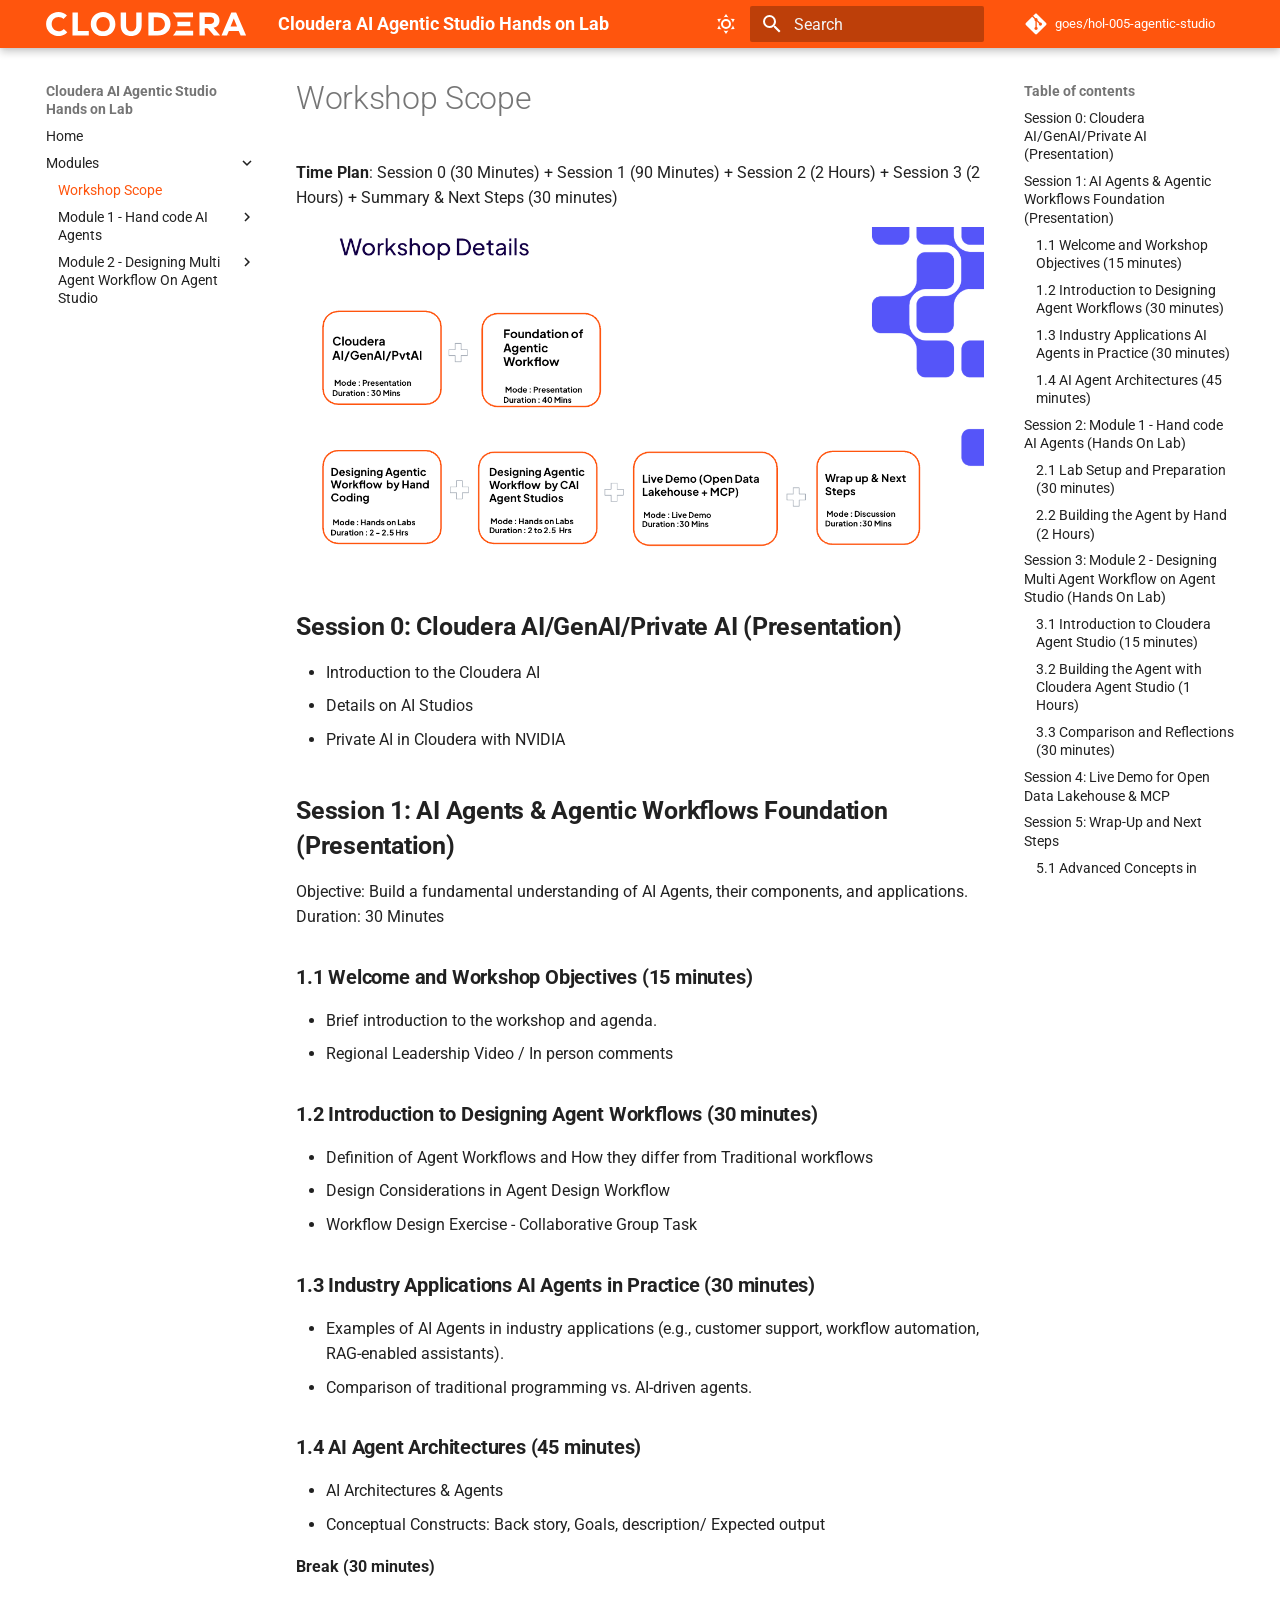
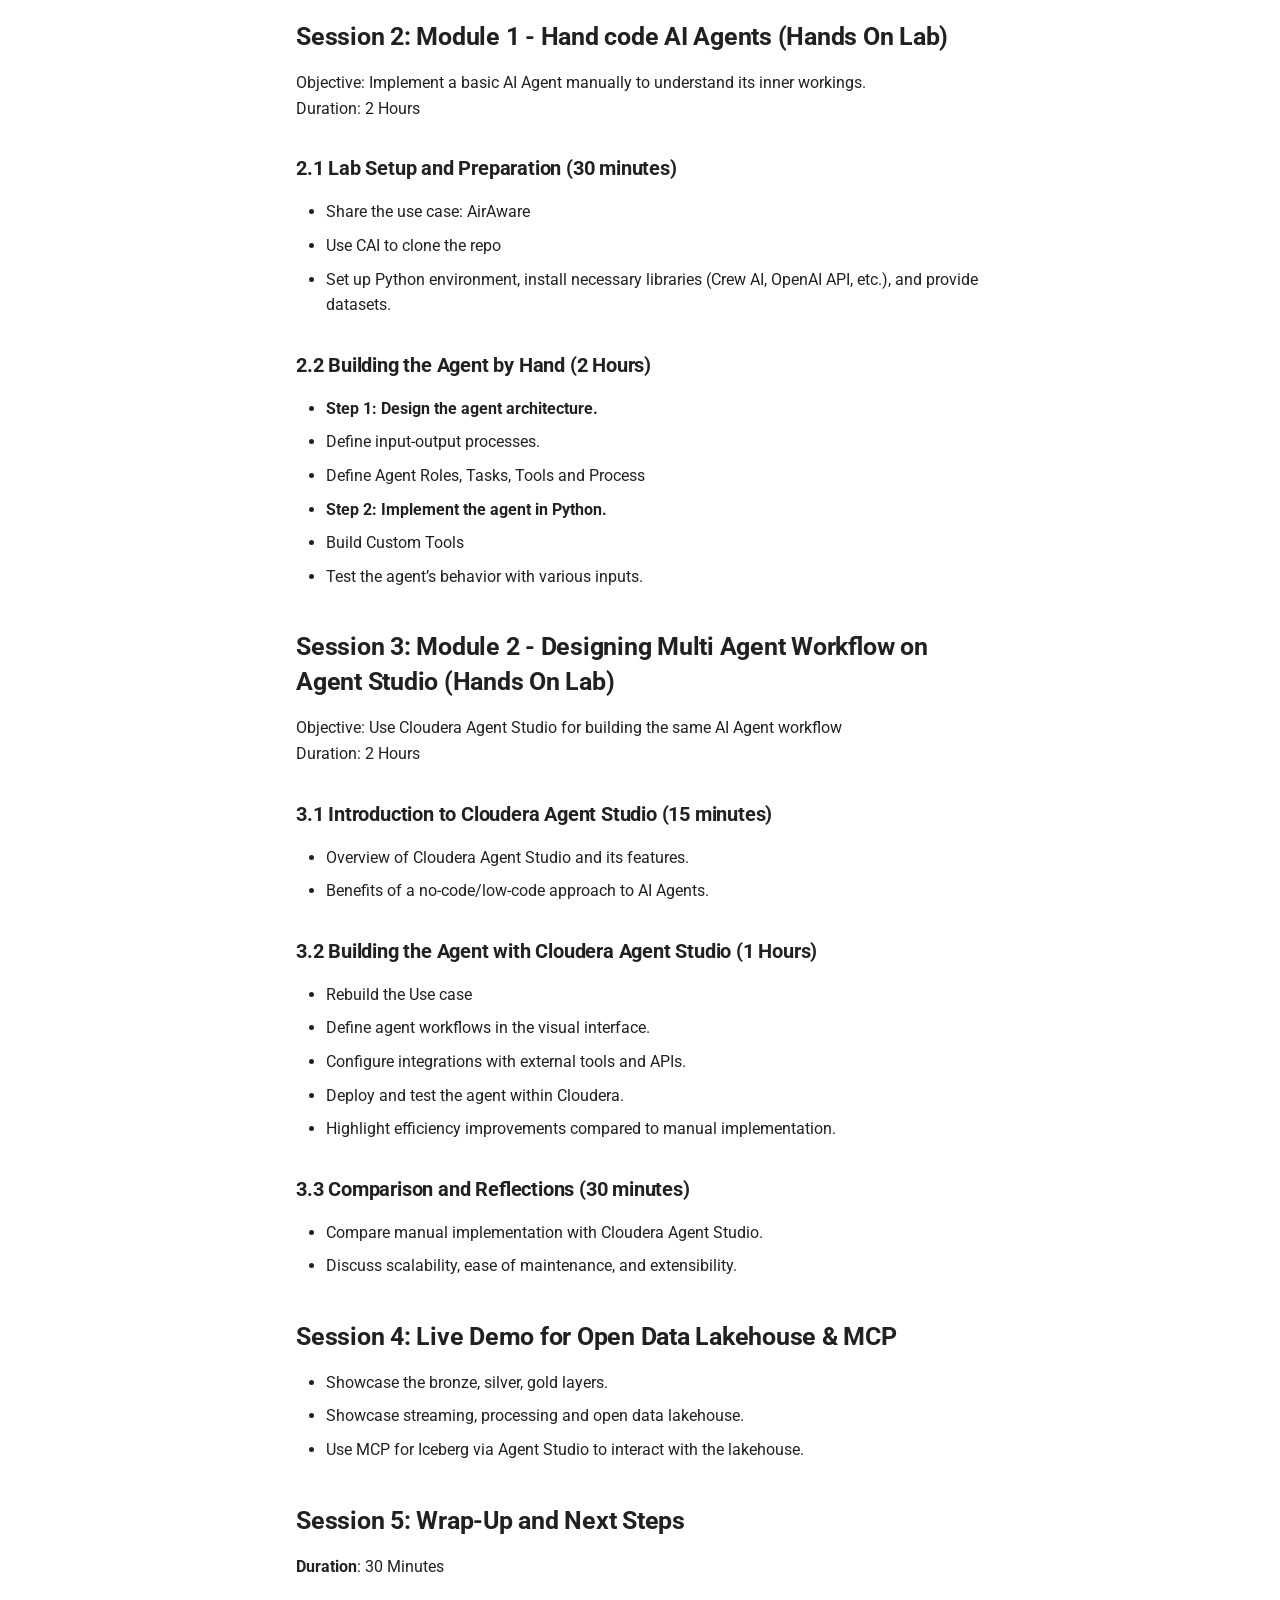
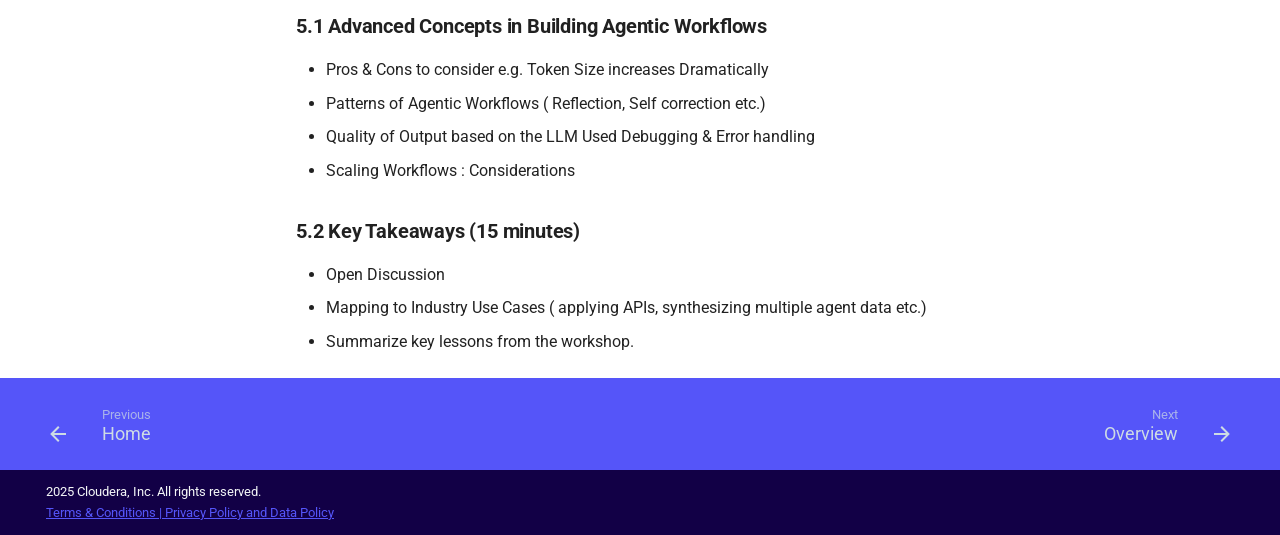
==== commit 9667f0e7: "Deployed f652794 with MkDocs version: 1.6.1" ====
--- a/modules/index.html
+++ b/modules/index.html
@@ -401,6 +401,17 @@
     <ul class="md-nav__list" data-md-component="toc" data-md-scrollfix>
       
         <li class="md-nav__item">
+  <a href="#session-0-cloudera-aigenaiprivate-ai-presentation" class="md-nav__link">
+    <span class="md-ellipsis">
+      
+        Session 0: Cloudera AI/GenAI/Private AI (Presentation)
+      
+    </span>
+  </a>
+  
+</li>
+      
+        <li class="md-nav__item">
   <a href="#session-1-ai-agents-agentic-workflows-foundation-presentation" class="md-nav__link">
     <span class="md-ellipsis">
       
@@ -462,15 +473,15 @@
 </li>
       
         <li class="md-nav__item">
-  <a href="#session-2-hands-on-lab-part-a" class="md-nav__link">
-    <span class="md-ellipsis">
-      
-        Session 2: Hands-On Lab Part A
-      
-    </span>
-  </a>
-  
-    <nav class="md-nav" aria-label="Session 2: Hands-On Lab Part A">
+  <a href="#session-2-module-1-hand-code-ai-agents-hands-on-lab" class="md-nav__link">
+    <span class="md-ellipsis">
+      
+        Session 2: Module 1 - Hand code AI Agents (Hands On Lab)
+      
+    </span>
+  </a>
+  
+    <nav class="md-nav" aria-label="Session 2: Module 1 - Hand code AI Agents (Hands On Lab)">
       <ul class="md-nav__list">
         
           <li class="md-nav__item">
@@ -501,15 +512,15 @@
 </li>
       
         <li class="md-nav__item">
-  <a href="#session-3-hands-on-lab-part-b" class="md-nav__link">
-    <span class="md-ellipsis">
-      
-        Session 3: Hands-On Lab Part B
-      
-    </span>
-  </a>
-  
-    <nav class="md-nav" aria-label="Session 3: Hands-On Lab Part B">
+  <a href="#session-3-module-2-designing-multi-agent-workflow-on-agent-studio-hands-on-lab" class="md-nav__link">
+    <span class="md-ellipsis">
+      
+        Session 3: Module 2 - Designing Multi Agent Workflow on Agent Studio (Hands On Lab)
+      
+    </span>
+  </a>
+  
+    <nav class="md-nav" aria-label="Session 3: Module 2 - Designing Multi Agent Workflow on Agent Studio (Hands On Lab)">
       <ul class="md-nav__list">
         
           <li class="md-nav__item">
@@ -551,33 +562,44 @@
 </li>
       
         <li class="md-nav__item">
-  <a href="#session-4-wrap-up-and-next-steps" class="md-nav__link">
-    <span class="md-ellipsis">
-      
-        Session 4: Wrap-Up and Next Steps
-      
-    </span>
-  </a>
-  
-    <nav class="md-nav" aria-label="Session 4: Wrap-Up and Next Steps">
+  <a href="#session-4-live-demo-for-open-data-lakehouse-mcp" class="md-nav__link">
+    <span class="md-ellipsis">
+      
+        Session 4: Live Demo for Open Data Lakehouse &amp; MCP
+      
+    </span>
+  </a>
+  
+</li>
+      
+        <li class="md-nav__item">
+  <a href="#session-5-wrap-up-and-next-steps" class="md-nav__link">
+    <span class="md-ellipsis">
+      
+        Session 5: Wrap-Up and Next Steps
+      
+    </span>
+  </a>
+  
+    <nav class="md-nav" aria-label="Session 5: Wrap-Up and Next Steps">
       <ul class="md-nav__list">
         
           <li class="md-nav__item">
-  <a href="#41-advanced-concepts-in-building-agentic-workflows" class="md-nav__link">
-    <span class="md-ellipsis">
-      
-        4.1 Advanced Concepts in Building Agentic Workflows
-      
-    </span>
-  </a>
-  
-</li>
-        
-          <li class="md-nav__item">
-  <a href="#42-key-takeaways-15-minutes" class="md-nav__link">
-    <span class="md-ellipsis">
-      
-        4.2 Key Takeaways (15 minutes)
+  <a href="#51-advanced-concepts-in-building-agentic-workflows" class="md-nav__link">
+    <span class="md-ellipsis">
+      
+        5.1 Advanced Concepts in Building Agentic Workflows
+      
+    </span>
+  </a>
+  
+</li>
+        
+          <li class="md-nav__item">
+  <a href="#52-key-takeaways-15-minutes" class="md-nav__link">
+    <span class="md-ellipsis">
+      
+        5.2 Key Takeaways (15 minutes)
       
     </span>
   </a>
@@ -994,6 +1016,17 @@
     <ul class="md-nav__list" data-md-component="toc" data-md-scrollfix>
       
         <li class="md-nav__item">
+  <a href="#session-0-cloudera-aigenaiprivate-ai-presentation" class="md-nav__link">
+    <span class="md-ellipsis">
+      
+        Session 0: Cloudera AI/GenAI/Private AI (Presentation)
+      
+    </span>
+  </a>
+  
+</li>
+      
+        <li class="md-nav__item">
   <a href="#session-1-ai-agents-agentic-workflows-foundation-presentation" class="md-nav__link">
     <span class="md-ellipsis">
       
@@ -1055,15 +1088,15 @@
 </li>
       
         <li class="md-nav__item">
-  <a href="#session-2-hands-on-lab-part-a" class="md-nav__link">
-    <span class="md-ellipsis">
-      
-        Session 2: Hands-On Lab Part A
-      
-    </span>
-  </a>
-  
-    <nav class="md-nav" aria-label="Session 2: Hands-On Lab Part A">
+  <a href="#session-2-module-1-hand-code-ai-agents-hands-on-lab" class="md-nav__link">
+    <span class="md-ellipsis">
+      
+        Session 2: Module 1 - Hand code AI Agents (Hands On Lab)
+      
+    </span>
+  </a>
+  
+    <nav class="md-nav" aria-label="Session 2: Module 1 - Hand code AI Agents (Hands On Lab)">
       <ul class="md-nav__list">
         
           <li class="md-nav__item">
@@ -1094,15 +1127,15 @@
 </li>
       
         <li class="md-nav__item">
-  <a href="#session-3-hands-on-lab-part-b" class="md-nav__link">
-    <span class="md-ellipsis">
-      
-        Session 3: Hands-On Lab Part B
-      
-    </span>
-  </a>
-  
-    <nav class="md-nav" aria-label="Session 3: Hands-On Lab Part B">
+  <a href="#session-3-module-2-designing-multi-agent-workflow-on-agent-studio-hands-on-lab" class="md-nav__link">
+    <span class="md-ellipsis">
+      
+        Session 3: Module 2 - Designing Multi Agent Workflow on Agent Studio (Hands On Lab)
+      
+    </span>
+  </a>
+  
+    <nav class="md-nav" aria-label="Session 3: Module 2 - Designing Multi Agent Workflow on Agent Studio (Hands On Lab)">
       <ul class="md-nav__list">
         
           <li class="md-nav__item">
@@ -1144,33 +1177,44 @@
 </li>
       
         <li class="md-nav__item">
-  <a href="#session-4-wrap-up-and-next-steps" class="md-nav__link">
-    <span class="md-ellipsis">
-      
-        Session 4: Wrap-Up and Next Steps
-      
-    </span>
-  </a>
-  
-    <nav class="md-nav" aria-label="Session 4: Wrap-Up and Next Steps">
+  <a href="#session-4-live-demo-for-open-data-lakehouse-mcp" class="md-nav__link">
+    <span class="md-ellipsis">
+      
+        Session 4: Live Demo for Open Data Lakehouse &amp; MCP
+      
+    </span>
+  </a>
+  
+</li>
+      
+        <li class="md-nav__item">
+  <a href="#session-5-wrap-up-and-next-steps" class="md-nav__link">
+    <span class="md-ellipsis">
+      
+        Session 5: Wrap-Up and Next Steps
+      
+    </span>
+  </a>
+  
+    <nav class="md-nav" aria-label="Session 5: Wrap-Up and Next Steps">
       <ul class="md-nav__list">
         
           <li class="md-nav__item">
-  <a href="#41-advanced-concepts-in-building-agentic-workflows" class="md-nav__link">
-    <span class="md-ellipsis">
-      
-        4.1 Advanced Concepts in Building Agentic Workflows
-      
-    </span>
-  </a>
-  
-</li>
-        
-          <li class="md-nav__item">
-  <a href="#42-key-takeaways-15-minutes" class="md-nav__link">
-    <span class="md-ellipsis">
-      
-        4.2 Key Takeaways (15 minutes)
+  <a href="#51-advanced-concepts-in-building-agentic-workflows" class="md-nav__link">
+    <span class="md-ellipsis">
+      
+        5.1 Advanced Concepts in Building Agentic Workflows
+      
+    </span>
+  </a>
+  
+</li>
+        
+          <li class="md-nav__item">
+  <a href="#52-key-takeaways-15-minutes" class="md-nav__link">
+    <span class="md-ellipsis">
+      
+        5.2 Key Takeaways (15 minutes)
       
     </span>
   </a>
@@ -1200,10 +1244,17 @@
 
 
 <h1 id="workshop-scope">Workshop Scope</h1>
-<p><strong>Time Plan</strong>: Session 1 (90 Minutes) + Session 2 (2 Hours) + Session 3 (2 Hours) + Summary &amp; Next Steps (30 minutes)</p>
+<p><strong>Time Plan</strong>: Session 0 (30 Minutes) + Session 1 (90 Minutes) + Session 2 (2 Hours) + Session 3 (2 Hours) + Summary &amp; Next Steps (30 minutes)</p>
+<p><a class="glightbox" data-type="image" data-width="auto" data-height="auto" href="workshop.png" data-desc-position="bottom"><img alt="workshop" src="workshop.png"></a></p>
+<h2 id="session-0-cloudera-aigenaiprivate-ai-presentation"><strong>Session 0: Cloudera AI/GenAI/Private AI (Presentation)</strong></h2>
+<ul>
+<li>Introduction to the Cloudera AI </li>
+<li>Details on AI Studios</li>
+<li>Private AI in Cloudera with NVIDIA</li>
+</ul>
 <h2 id="session-1-ai-agents-agentic-workflows-foundation-presentation"><strong>Session 1: AI Agents &amp; Agentic Workflows Foundation (Presentation)</strong></h2>
 <p>Objective: Build a fundamental understanding of AI Agents, their components, and applications.<br>
-Duration: 90 Minutes</p>
+Duration: 30 Minutes</p>
 <h3 id="11-welcome-and-workshop-objectives-15-minutes"><strong>1.1 Welcome and Workshop Objectives (15 minutes)</strong></h3>
 <ul>
 <li>Brief introduction to the workshop and agenda.  </li>
@@ -1226,7 +1277,7 @@
 <li>Conceptual Constructs: Back story, Goals, description/ Expected output</li>
 </ul>
 <p><strong>Break (30 minutes)</strong></p>
-<h2 id="session-2-hands-on-lab-part-a"><strong>Session 2: Hands-On Lab Part A</strong></h2>
+<h2 id="session-2-module-1-hand-code-ai-agents-hands-on-lab"><strong>Session 2: Module 1 - Hand code AI Agents (Hands On Lab)</strong></h2>
 <p>Objective: Implement a basic AI Agent manually to understand its inner workings.<br>
 Duration: 2 Hours</p>
 <h3 id="21-lab-setup-and-preparation-30-minutes"><strong>2.1 Lab Setup and Preparation (30 minutes)</strong></h3>
@@ -1244,7 +1295,7 @@
 <li>Build Custom Tools  </li>
 <li>Test the agent’s behavior with various inputs.</li>
 </ul>
-<h2 id="session-3-hands-on-lab-part-b"><strong>Session 3: Hands-On Lab Part B</strong></h2>
+<h2 id="session-3-module-2-designing-multi-agent-workflow-on-agent-studio-hands-on-lab"><strong>Session 3: Module 2 - Designing Multi Agent Workflow on Agent Studio (Hands On Lab)</strong></h2>
 <p>Objective: Use Cloudera Agent Studio for building the same AI Agent workflow<br>
 Duration: 2 Hours</p>
 <h3 id="31-introduction-to-cloudera-agent-studio-15-minutes"><strong>3.1 Introduction to Cloudera Agent Studio (15 minutes)</strong></h3>
@@ -1265,20 +1316,26 @@
 <li>Compare manual implementation with Cloudera Agent Studio.  </li>
 <li>Discuss scalability, ease of maintenance, and extensibility.</li>
 </ul>
-<h2 id="session-4-wrap-up-and-next-steps"><strong>Session 4: Wrap-Up and Next Steps</strong></h2>
+<h2 id="session-4-live-demo-for-open-data-lakehouse-mcp"><strong>Session 4: Live Demo for Open Data Lakehouse &amp; MCP</strong></h2>
+<ul>
+<li>Showcase the bronze, silver, gold layers.</li>
+<li>Showcase streaming, processing and open data lakehouse.</li>
+<li>Use MCP for Iceberg via Agent Studio to interact with the lakehouse.</li>
+</ul>
+<h2 id="session-5-wrap-up-and-next-steps"><strong>Session 5: Wrap-Up and Next Steps</strong></h2>
 <p><strong>Duration</strong>: 30 Minutes</p>
-<h3 id="41-advanced-concepts-in-building-agentic-workflows"><strong>4.1 Advanced Concepts in Building Agentic Workflows</strong></h3>
+<h3 id="51-advanced-concepts-in-building-agentic-workflows"><strong>5.1 Advanced Concepts in Building Agentic Workflows</strong></h3>
 <ul>
 <li>Pros &amp; Cons to consider e.g. Token Size increases Dramatically  </li>
 <li>Patterns of Agentic Workflows ( Reflection, Self correction etc.)  </li>
 <li>Quality of Output based on the LLM Used Debugging &amp; Error handling  </li>
 <li>Scaling Workflows : Considerations</li>
 </ul>
-<h3 id="42-key-takeaways-15-minutes"><strong>4.2 Key Takeaways (15 minutes)</strong></h3>
+<h3 id="52-key-takeaways-15-minutes"><strong>5.2 Key Takeaways (15 minutes)</strong></h3>
 <ul>
+<li>Open Discussion</li>
 <li>Mapping to Industry Use Cases ( applying APIs, synthesizing multiple agent data etc.)  </li>
 <li>Summarize key lessons from the workshop.  </li>
-<li>Capstone Project Details</li>
 </ul>
 
 
